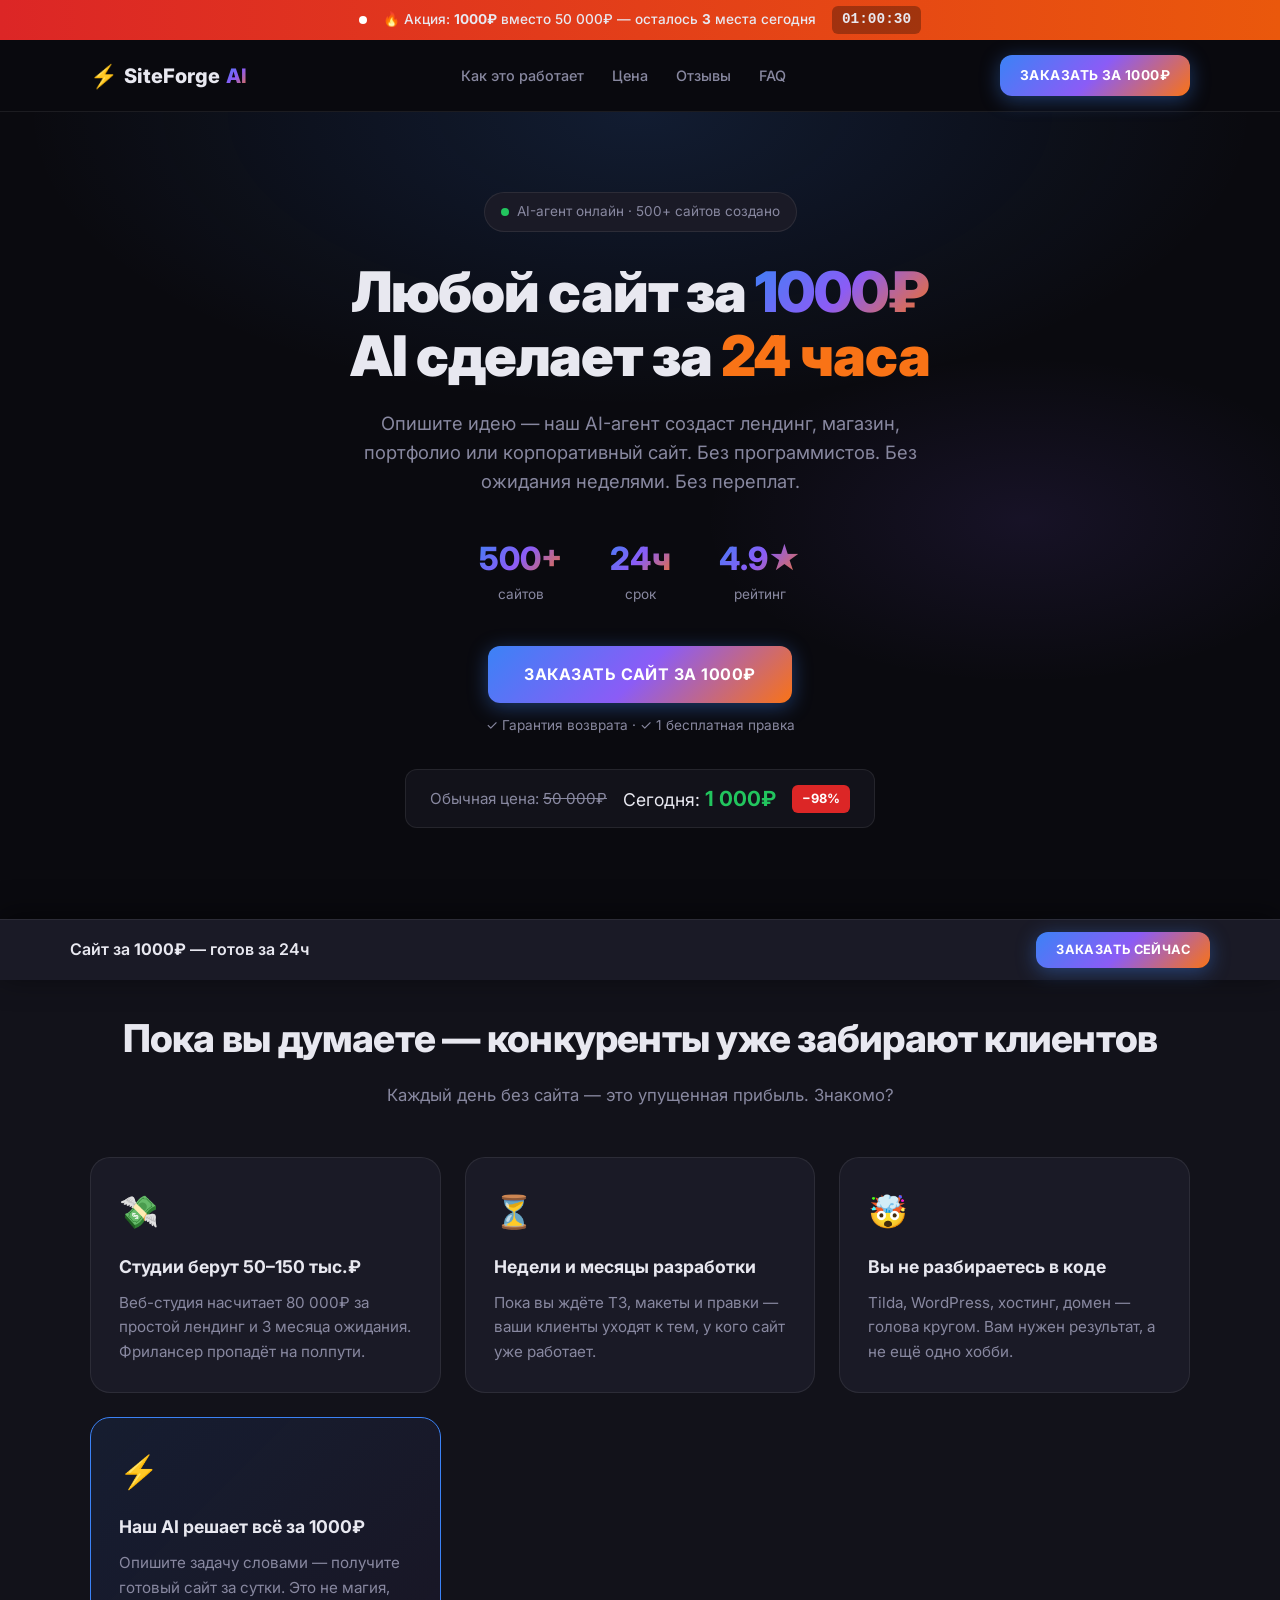
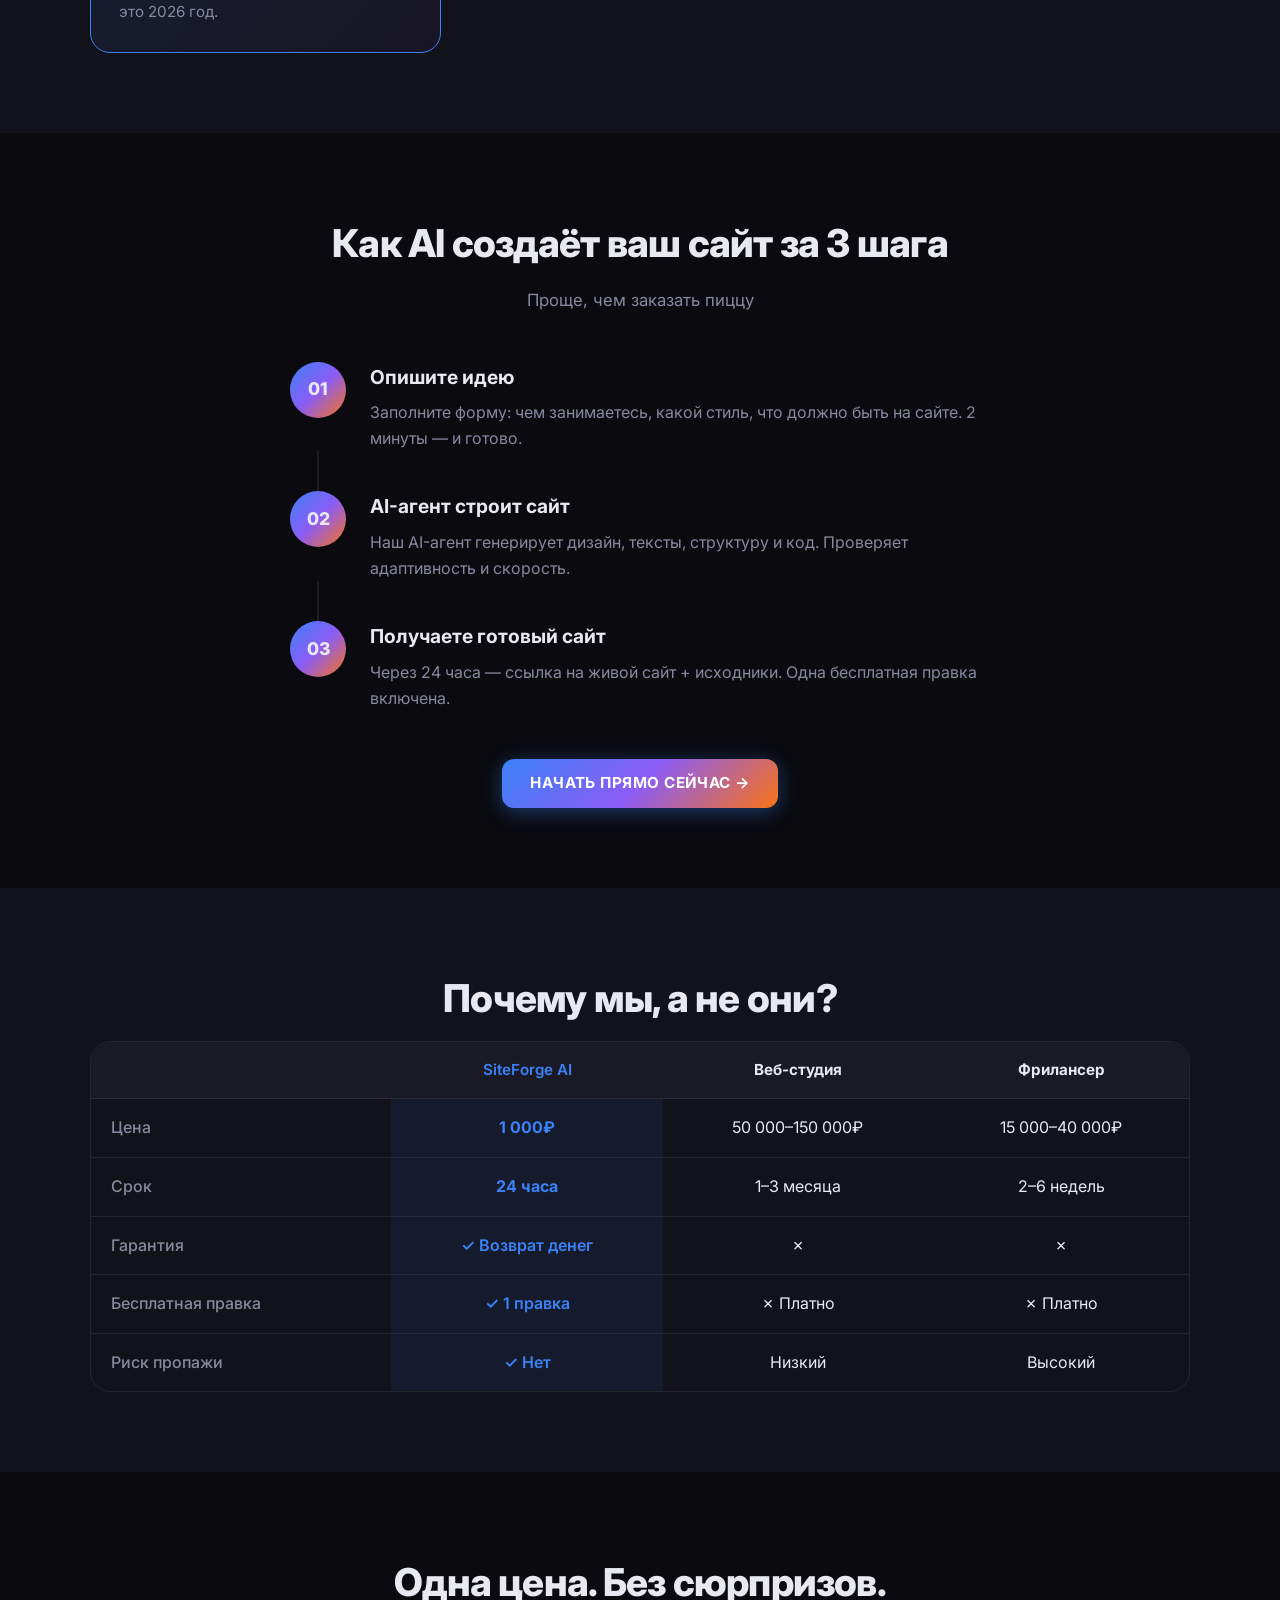
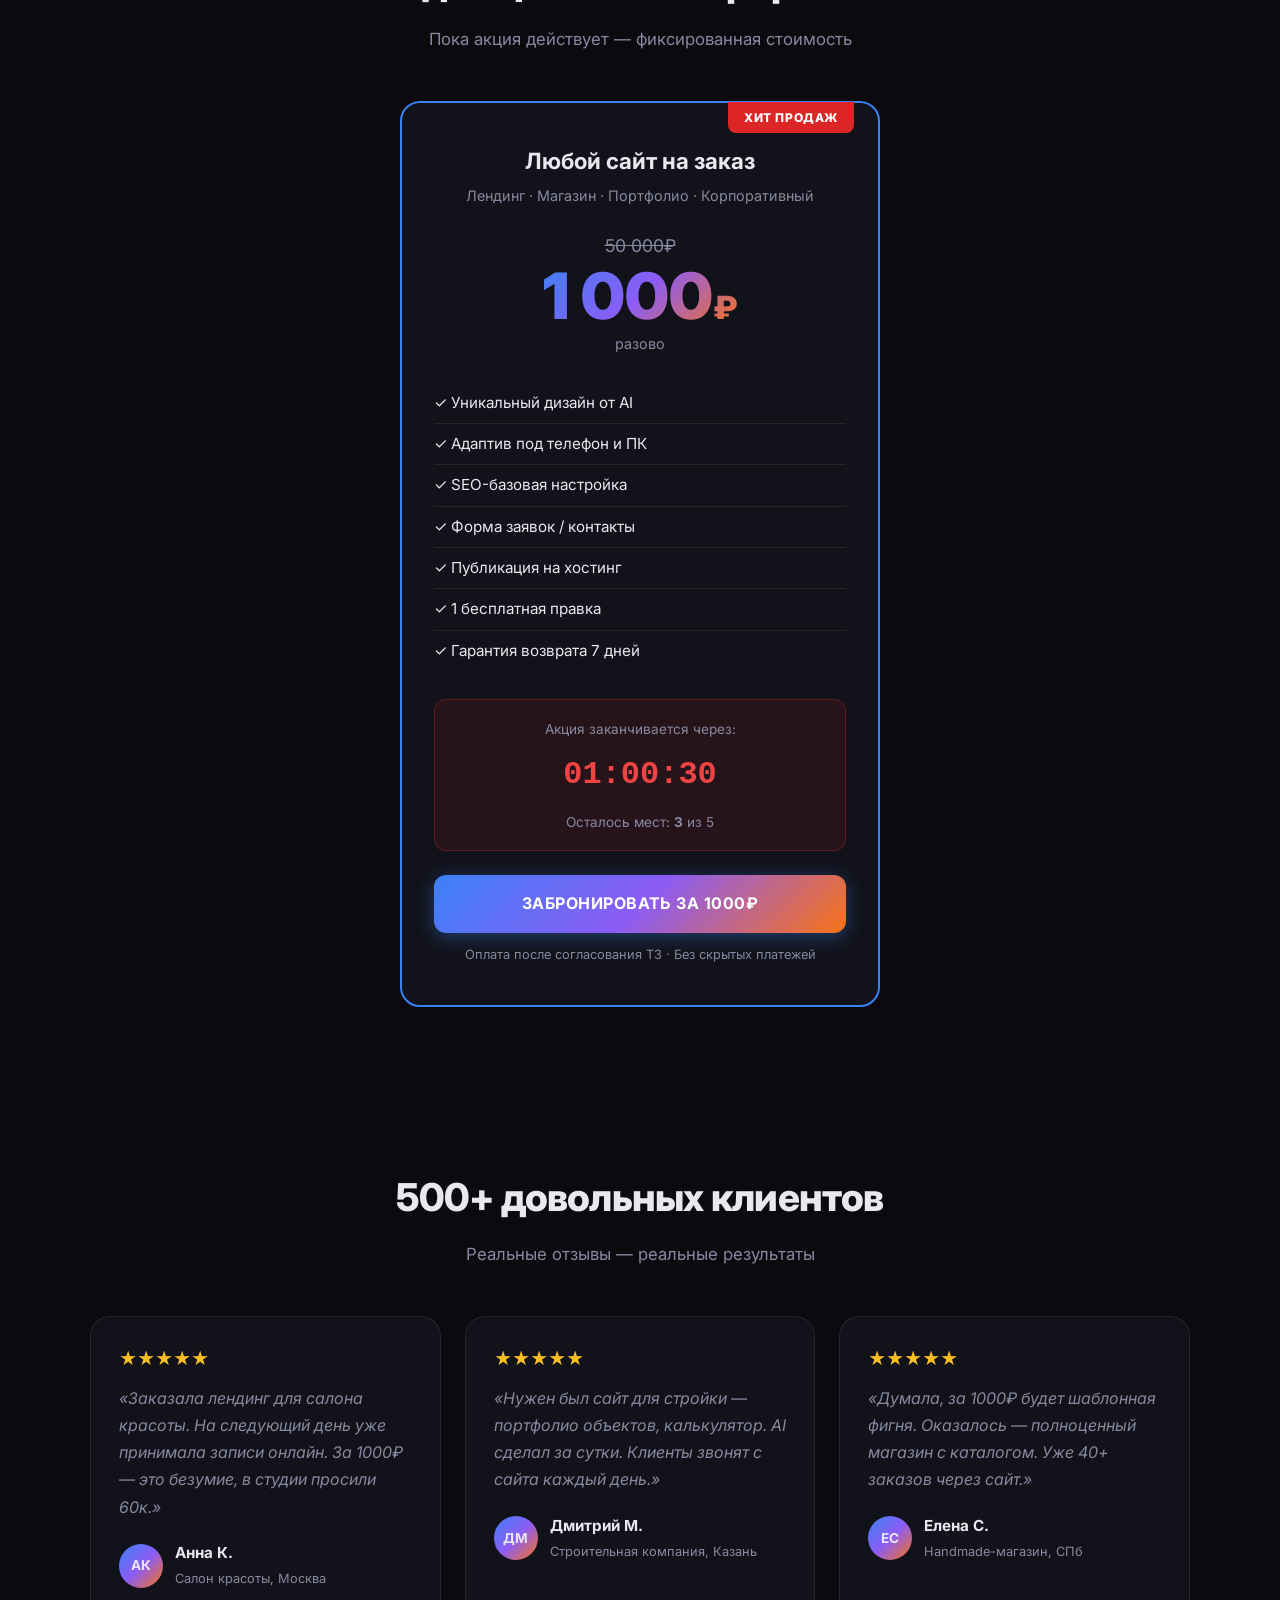
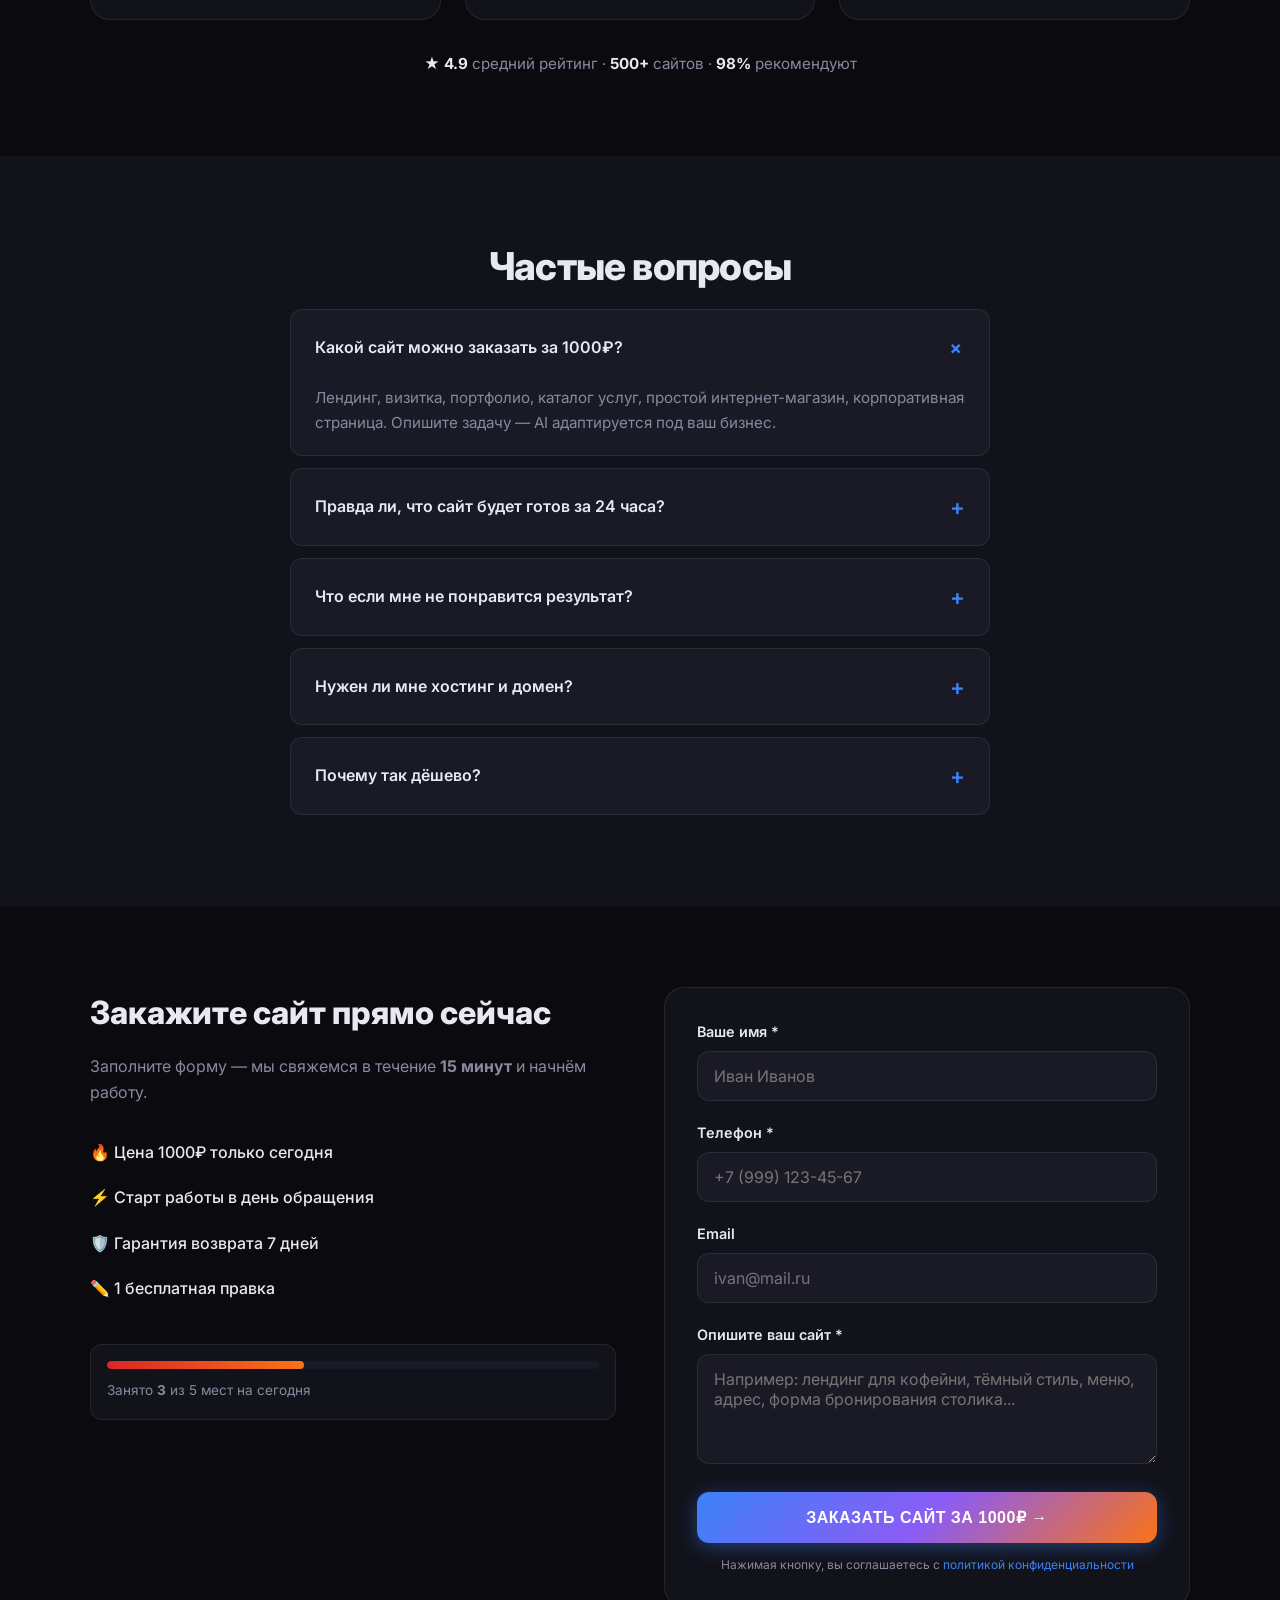
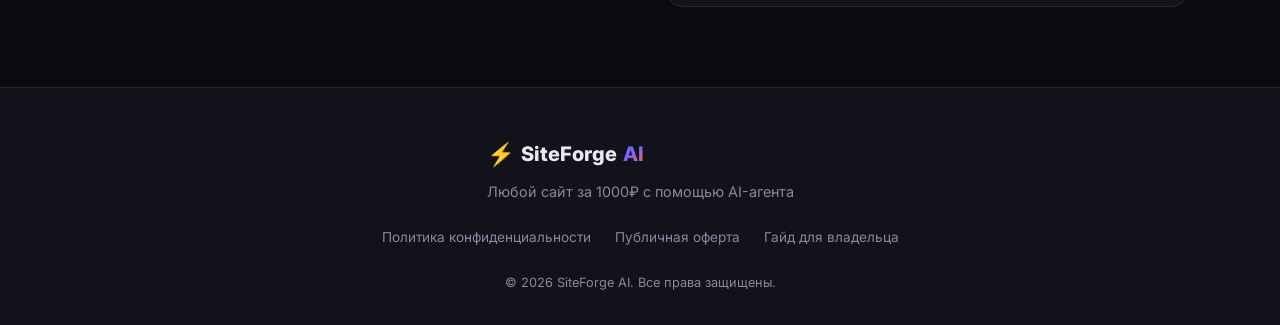
==== index.html @ 512580f5 "Initial landing page: SiteForge AI — любой сайт за 1000₽" ====
<!DOCTYPE html>
<html lang="ru">
<head>
  <meta charset="UTF-8">
  <meta name="viewport" content="width=device-width, initial-scale=1.0">
  <meta name="description" content="Любой сайт за 1000₽ за 24 часа. AI-агент создаёт лендинг, магазин или портфолио по вашему запросу. Осталось 3 места сегодня.">
  <title>Сайт за 1000₽ — AI создаёт за вас | SiteForge AI</title>
  <link rel="preconnect" href="https://fonts.googleapis.com">
  <link rel="preconnect" href="https://fonts.gstatic.com" crossorigin>
  <link href="https://fonts.googleapis.com/css2?family=Inter:wght@400;500;600;700;800;900&display=swap" rel="stylesheet">
  <link rel="stylesheet" href="css/styles.css">
</head>
<body>
  <!-- Sticky urgency bar -->
  <div class="urgency-bar" id="urgencyBar">
  <span class="urgency-pulse"></span>
  <span>🔥 Акция: <strong>1000₽</strong> вместо 50 000₽ — осталось <strong id="slotsLeft">3</strong> места сегодня</span>
  <span class="countdown" id="topCountdown">23:59:59</span>
  </div>

  <!-- Sticky CTA -->
  <div class="sticky-cta" id="stickyCta">
    <div class="sticky-cta-inner">
      <span>Сайт за <strong>1000₽</strong> — готов за 24ч</span>
      <a href="#order" class="btn btn-primary btn-sm">ЗАКАЗАТЬ СЕЙЧАС</a>
    </div>
  </div>

  <header class="header">
    <div class="container header-inner">
      <a href="#" class="logo">
        <span class="logo-icon">⚡</span>
        SiteForge <span class="logo-accent">AI</span>
      </a>
      <nav class="nav">
        <a href="#how">Как это работает</a>
        <a href="#pricing">Цена</a>
        <a href="#reviews">Отзывы</a>
        <a href="#faq">FAQ</a>
      </nav>
      <a href="#order" class="btn btn-primary btn-header">Заказать за 1000₽</a>
      <button class="burger" id="burger" aria-label="Меню">
        <span></span><span></span><span></span>
      </button>
    </div>
    <nav class="mobile-nav" id="mobileNav">
      <a href="#how">Как это работает</a>
      <a href="#pricing">Цена</a>
      <a href="#reviews">Отзывы</a>
      <a href="#faq">FAQ</a>
      <a href="#order" class="btn btn-primary">Заказать</a>
    </nav>
  </header>

  <main>
    <!-- Hero -->
    <section class="hero">
      <div class="hero-bg"></div>
      <div class="container hero-content">
        <div class="hero-badge">
          <span class="badge-dot"></span>
          AI-агент онлайн · 500+ сайтов создано
        </div>
        <h1>
          Любой сайт за <span class="gradient-text">1000₽</span><br>
          AI сделает за <span class="highlight">24 часа</span>
        </h1>
        <p class="hero-sub">
          Опишите идею — наш AI-агент создаст лендинг, магазин, портфолио или корпоративный сайт.
          Без программистов. Без ожидания неделями. Без переплат.
        </p>
        <div class="hero-stats">
          <div class="stat">
            <span class="stat-num">500+</span>
            <span class="stat-label">сайтов</span>
          </div>
          <div class="stat">
            <span class="stat-num">24ч</span>
            <span class="stat-label">срок</span>
          </div>
          <div class="stat">
            <span class="stat-num">4.9★</span>
            <span class="stat-label">рейтинг</span>
          </div>
        </div>
        <div class="hero-cta">
          <a href="#order" class="btn btn-primary btn-lg btn-glow">
            ЗАКАЗАТЬ САЙТ ЗА 1000₽
          </a>
          <p class="hero-guarantee">✓ Гарантия возврата · ✓ 1 бесплатная правка</p>
        </div>
        <div class="hero-price-anchor">
          <span class="old-price">Обычная цена: <s>50 000₽</s></span>
          <span class="new-price">Сегодня: <strong>1 000₽</strong></span>
          <span class="discount-badge">−98%</span>
        </div>
      </div>
    </section>

    <!-- Pain points -->
    <section class="pain" id="pain">
      <div class="container">
        <h2 class="section-title">Пока вы думаете — конкуренты уже забирают клиентов</h2>
        <p class="section-sub">Каждый день без сайта — это упущенная прибыль. Знакомо?</p>
        <div class="pain-grid">
          <div class="pain-card">
            <span class="pain-icon">💸</span>
            <h3>Студии берут 50–150 тыс.₽</h3>
            <p>Веб-студия насчитает 80 000₽ за простой лендинг и 3 месяца ожидания. Фрилансер пропадёт на полпути.</p>
          </div>
          <div class="pain-card">
            <span class="pain-icon">⏳</span>
            <h3>Недели и месяцы разработки</h3>
            <p>Пока вы ждёте ТЗ, макеты и правки — ваши клиенты уходят к тем, у кого сайт уже работает.</p>
          </div>
          <div class="pain-card">
            <span class="pain-icon">🤯</span>
            <h3>Вы не разбираетесь в коде</h3>
            <p>Tilda, WordPress, хостинг, домен — голова кругом. Вам нужен результат, а не ещё одно хобби.</p>
          </div>
          <div class="pain-card pain-card-accent">
            <span class="pain-icon">⚡</span>
            <h3>Наш AI решает всё за 1000₽</h3>
            <p>Опишите задачу словами — получите готовый сайт за сутки. Это не магия, это 2026 год.</p>
          </div>
        </div>
      </div>
    </section>

    <!-- How it works -->
    <section class="how" id="how">
      <div class="container">
        <h2 class="section-title">Как AI создаёт ваш сайт за 3 шага</h2>
        <p class="section-sub">Проще, чем заказать пиццу</p>
        <div class="steps">
          <div class="step">
            <div class="step-num">01</div>
            <div class="step-content">
              <h3>Опишите идею</h3>
              <p>Заполните форму: чем занимаетесь, какой стиль, что должно быть на сайте. 2 минуты — и готово.</p>
            </div>
          </div>
          <div class="step-connector"></div>
          <div class="step">
            <div class="step-num">02</div>
            <div class="step-content">
              <h3>AI-агент строит сайт</h3>
              <p>Наш AI-агент генерирует дизайн, тексты, структуру и код. Проверяет адаптивность и скорость.</p>
            </div>
          </div>
          <div class="step-connector"></div>
          <div class="step">
            <div class="step-num">03</div>
            <div class="step-content">
              <h3>Получаете готовый сайт</h3>
              <p>Через 24 часа — ссылка на живой сайт + исходники. Одна бесплатная правка включена.</p>
            </div>
          </div>
        </div>
        <div class="how-cta">
          <a href="#order" class="btn btn-primary">Начать прямо сейчас →</a>
        </div>
      </div>
    </section>

    <!-- Comparison -->
    <section class="compare">
      <div class="container">
        <h2 class="section-title">Почему мы, а не они?</h2>
        <div class="compare-table-wrap">
          <table class="compare-table">
            <thead>
              <tr>
                <th></th>
                <th class="col-us">SiteForge AI</th>
                <th>Веб-студия</th>
                <th>Фрилансер</th>
              </tr>
            </thead>
            <tbody>
              <tr>
                <td>Цена</td>
                <td class="col-us"><strong>1 000₽</strong></td>
                <td>50 000–150 000₽</td>
                <td>15 000–40 000₽</td>
              </tr>
              <tr>
                <td>Срок</td>
                <td class="col-us"><strong>24 часа</strong></td>
                <td>1–3 месяца</td>
                <td>2–6 недель</td>
              </tr>
              <tr>
                <td>Гарантия</td>
                <td class="col-us">✓ Возврат денег</td>
                <td>✗</td>
                <td>✗</td>
              </tr>
              <tr>
                <td>Бесплатная правка</td>
                <td class="col-us">✓ 1 правка</td>
                <td>✗ Платно</td>
                <td>✗ Платно</td>
              </tr>
              <tr>
                <td>Риск пропажи</td>
                <td class="col-us">✓ Нет</td>
                <td>Низкий</td>
                <td>Высокий</td>
              </tr>
            </tbody>
          </table>
        </div>
      </div>
    </section>

    <!-- Pricing -->
    <section class="pricing" id="pricing">
      <div class="container">
        <h2 class="section-title">Одна цена. Без сюрпризов.</h2>
        <p class="section-sub">Пока акция действует — фиксированная стоимость</p>
        <div class="pricing-card">
          <div class="pricing-ribbon">ХИТ ПРОДАЖ</div>
          <div class="pricing-header">
            <h3>Любой сайт на заказ</h3>
            <p>Лендинг · Магазин · Портфолио · Корпоративный</p>
          </div>
          <div class="pricing-price">
            <span class="pricing-old"><s>50 000₽</s></span>
            <span class="pricing-current">1 000<span>₽</span></span>
            <span class="pricing-period">разово</span>
          </div>
          <ul class="pricing-features">
            <li>✓ Уникальный дизайн от AI</li>
            <li>✓ Адаптив под телефон и ПК</li>
            <li>✓ SEO-базовая настройка</li>
            <li>✓ Форма заявок / контакты</li>
            <li>✓ Публикация на хостинг</li>
            <li>✓ 1 бесплатная правка</li>
            <li>✓ Гарантия возврата 7 дней</li>
          </ul>
          <div class="pricing-urgency">
            <span class="countdown-label">Акция заканчивается через:</span>
            <div class="countdown-big" id="pricingCountdown">23:59:59</div>
            <span class="slots-text">Осталось мест: <strong id="slotsPricing">3</strong> из 5</span>
          </div>
          <a href="#order" class="btn btn-primary btn-lg btn-block btn-glow">
            ЗАБРОНИРОВАТЬ ЗА 1000₽
          </a>
          <p class="pricing-note">Оплата после согласования ТЗ · Без скрытых платежей</p>
        </div>
      </div>
    </section>

    <!-- Testimonials -->
    <section class="reviews" id="reviews">
      <div class="container">
        <h2 class="section-title">500+ довольных клиентов</h2>
        <p class="section-sub">Реальные отзывы — реальные результаты</p>
        <div class="reviews-grid">
          <div class="review-card">
            <div class="review-stars">★★★★★</div>
            <p>«Заказала лендинг для салона красоты. На следующий день уже принимала записи онлайн. За 1000₽ — это безумие, в студии просили 60к.»</p>
            <div class="review-author">
              <div class="review-avatar">АК</div>
              <div>
                <strong>Анна К.</strong>
                <span>Салон красоты, Москва</span>
              </div>
            </div>
          </div>
          <div class="review-card">
            <div class="review-stars">★★★★★</div>
            <p>«Нужен был сайт для стройки — портфолио объектов, калькулятор. AI сделал за сутки. Клиенты звонят с сайта каждый день.»</p>
            <div class="review-author">
              <div class="review-avatar">ДМ</div>
              <div>
                <strong>Дмитрий М.</strong>
                <span>Строительная компания, Казань</span>
              </div>
            </div>
          </div>
          <div class="review-card">
            <div class="review-stars">★★★★★</div>
            <p>«Думала, за 1000₽ будет шаблонная фигня. Оказалось — полноценный магазин с каталогом. Уже 40+ заказов через сайт.»</p>
            <div class="review-author">
              <div class="review-avatar">ЕС</div>
              <div>
                <strong>Елена С.</strong>
                <span>Handmade-магазин, СПб</span>
              </div>
            </div>
          </div>
        </div>
        <div class="reviews-counter">
          <span>★ 4.9</span> средний рейтинг · <span>500+</span> сайтов · <span>98%</span> рекомендуют
        </div>
      </div>
    </section>

    <!-- FAQ -->
    <section class="faq" id="faq">
      <div class="container">
        <h2 class="section-title">Частые вопросы</h2>
        <div class="faq-list">
          <details class="faq-item" open>
            <summary>Какой сайт можно заказать за 1000₽?</summary>
            <p>Лендинг, визитка, портфолио, каталог услуг, простой интернет-магазин, корпоративная страница. Опишите задачу — AI адаптируется под ваш бизнес.</p>
          </details>
          <details class="faq-item">
            <summary>Правда ли, что сайт будет готов за 24 часа?</summary>
            <p>Да. AI-агент работает без перерывов. Простые проекты — за 12 часов. Сложные — до 48 часов, но мы предупредим заранее.</p>
          </details>
          <details class="faq-item">
            <summary>Что если мне не понравится результат?</summary>
            <p>7 дней гарантии возврата денег. Плюс одна бесплатная правка — опишите, что изменить, и AI переделает.</p>
          </details>
          <details class="faq-item">
            <summary>Нужен ли мне хостинг и домен?</summary>
            <p>Мы публикуем сайт на бесплатном хостинге. Домен (.ru) — от 200₽/год, поможем подключить за 5 минут.</p>
          </details>
          <details class="faq-item">
            <summary>Почему так дёшево?</summary>
            <p>AI делает работу 10 программистов за минуты. Мы передаём экономию вам. Акция ограничена — скоро цена вырастет до 5000₽.</p>
          </details>
        </div>
      </div>
    </section>

    <!-- Order form -->
    <section class="order" id="order">
      <div class="container">
        <div class="order-wrap">
          <div class="order-info">
            <h2>Закажите сайт прямо сейчас</h2>
            <p>Заполните форму — мы свяжемся в течение <strong>15 минут</strong> и начнём работу.</p>
            <ul class="order-benefits">
              <li>🔥 Цена 1000₽ только сегодня</li>
              <li>⚡ Старт работы в день обращения</li>
              <li>🛡️ Гарантия возврата 7 дней</li>
              <li>✏️ 1 бесплатная правка</li>
            </ul>
            <div class="order-slots">
              <div class="slots-bar">
                <div class="slots-fill" id="slotsBar" style="width: 60%"></div>
              </div>
              <span>Занято <strong id="slotsOrder">3</strong> из 5 мест на сегодня</span>
            </div>
          </div>
          <form class="order-form" id="orderForm">
            <div class="form-group">
              <label for="name">Ваше имя *</label>
              <input type="text" id="name" name="name" required placeholder="Иван Иванов">
            </div>
            <div class="form-group">
              <label for="phone">Телефон *</label>
              <input type="tel" id="phone" name="phone" required placeholder="+7 (999) 123-45-67">
            </div>
            <div class="form-group">
              <label for="email">Email</label>
              <input type="email" id="email" name="email" placeholder="ivan@mail.ru">
            </div>
            <div class="form-group">
              <label for="description">Опишите ваш сайт *</label>
              <textarea id="description" name="description" required rows="4" placeholder="Например: лендинг для кофейни, тёмный стиль, меню, адрес, форма бронирования столика..."></textarea>
            </div>
            <button type="submit" class="btn btn-primary btn-lg btn-block btn-glow">
              ЗАКАЗАТЬ САЙТ ЗА 1000₽ →
            </button>
            <p class="form-privacy">Нажимая кнопку, вы соглашаетесь с <a href="#">политикой конфиденциальности</a></p>
          </form>
        </div>
      </div>
    </section>
  </main>

  <footer class="footer">
    <div class="container footer-inner">
      <div class="footer-brand">
        <a href="#" class="logo">
          <span class="logo-icon">⚡</span>
          SiteForge <span class="logo-accent">AI</span>
        </a>
        <p>Любой сайт за 1000₽ с помощью AI-агента</p>
      </div>
      <div class="footer-links">
        <a href="#">Политика конфиденциальности</a>
        <a href="#">Публичная оферта</a>
        <a href="GUIDE.md">Гайд для владельца</a>
      </div>
      <p class="footer-copy">© 2026 SiteForge AI. Все права защищены.</p>
    </div>
  </footer>

  <!-- Success modal -->
  <div class="modal" id="successModal" aria-hidden="true">
    <div class="modal-overlay"></div>
    <div class="modal-content">
      <div class="modal-icon">🎉</div>
      <h3>Заявка принята!</h3>
      <p>Мы свяжемся с вами в течение <strong>15 минут</strong> и начнём создавать ваш сайт.</p>
      <button class="btn btn-primary" id="closeModal">Отлично!</button>
    </div>
  </div>

  <script src="js/script.js"></script>
</body>
</html>
---- css/styles.css ----
/* ===== Reset & Base ===== */
*, *::before, *::after {
  box-sizing: border-box;
  margin: 0;
  padding: 0;
}

:root {
  --bg: #0a0a0f;
  --bg-card: #12121a;
  --bg-elevated: #1a1a26;
  --text: #e8e8f0;
  --text-muted: #8888a0;
  --accent: #3b82f6;
  --accent-glow: rgba(59, 130, 246, 0.4);
  --accent-orange: #f97316;
  --gradient: linear-gradient(135deg, #3b82f6 0%, #8b5cf6 50%, #f97316 100%);
  --border: rgba(255, 255, 255, 0.08);
  --radius: 12px;
  --radius-lg: 20px;
  --font: 'Inter', -apple-system, BlinkMacSystemFont, sans-serif;
  --header-h: 72px;
  --urgency-h: 40px;
}

html {
  scroll-behavior: smooth;
}

body {
  font-family: var(--font);
  background: var(--bg);
  color: var(--text);
  line-height: 1.6;
  overflow-x: hidden;
  padding-top: calc(var(--urgency-h) + var(--header-h));
}

.container {
  max-width: 1140px;
  margin: 0 auto;
  padding: 0 20px;
}

a {
  color: var(--accent);
  text-decoration: none;
}

img {
  max-width: 100%;
}

/* ===== Urgency Bar ===== */
.urgency-bar {
  position: fixed;
  top: 0;
  left: 0;
  right: 0;
  z-index: 1001;
  height: var(--urgency-h);
  background: linear-gradient(90deg, #dc2626, #ea580c);
  display: flex;
  align-items: center;
  justify-content: center;
  gap: 16px;
  font-size: 0.85rem;
  font-weight: 500;
  padding: 0 16px;
  text-align: center;
}

.urgency-pulse {
  width: 8px;
  height: 8px;
  background: #fff;
  border-radius: 50%;
  animation: pulse 1.5s infinite;
}

@keyframes pulse {
  0%, 100% { opacity: 1; transform: scale(1); }
  50% { opacity: 0.5; transform: scale(1.3); }
}

.countdown {
  font-family: monospace;
  font-weight: 700;
  background: rgba(0,0,0,0.3);
  padding: 2px 10px;
  border-radius: 6px;
  font-size: 0.9rem;
}

/* ===== Sticky CTA ===== */
.sticky-cta {
  position: fixed;
  bottom: -80px;
  left: 0;
  right: 0;
  z-index: 999;
  background: var(--bg-elevated);
  border-top: 1px solid var(--border);
  padding: 12px 20px;
  transition: bottom 0.3s ease;
  box-shadow: 0 -4px 30px rgba(0,0,0,0.5);
}

.sticky-cta.visible {
  bottom: 0;
}

.sticky-cta-inner {
  max-width: 1140px;
  margin: 0 auto;
  display: flex;
  align-items: center;
  justify-content: space-between;
  gap: 16px;
}

.sticky-cta span {
  font-weight: 600;
}

/* ===== Header ===== */
.header {
  position: fixed;
  top: var(--urgency-h);
  left: 0;
  right: 0;
  z-index: 1000;
  background: rgba(10, 10, 15, 0.85);
  backdrop-filter: blur(12px);
  border-bottom: 1px solid var(--border);
  height: var(--header-h);
}

.header-inner {
  display: flex;
  align-items: center;
  justify-content: space-between;
  height: 100%;
}

.logo {
  display: flex;
  align-items: center;
  gap: 6px;
  font-size: 1.25rem;
  font-weight: 800;
  color: var(--text);
}

.logo-icon {
  font-size: 1.4rem;
}

.logo-accent {
  background: var(--gradient);
  -webkit-background-clip: text;
  -webkit-text-fill-color: transparent;
  background-clip: text;
}

.nav {
  display: flex;
  gap: 28px;
}

.nav a {
  color: var(--text-muted);
  font-size: 0.9rem;
  font-weight: 500;
  transition: color 0.2s;
}

.nav a:hover {
  color: var(--text);
}

.burger {
  display: none;
  flex-direction: column;
  gap: 5px;
  background: none;
  border: none;
  cursor: pointer;
  padding: 4px;
}

.burger span {
  display: block;
  width: 24px;
  height: 2px;
  background: var(--text);
  transition: 0.3s;
}

.mobile-nav {
  display: none;
  flex-direction: column;
  gap: 16px;
  padding: 20px;
  background: var(--bg-elevated);
  border-bottom: 1px solid var(--border);
}

.mobile-nav.open {
  display: flex;
}

.mobile-nav a {
  color: var(--text-muted);
  font-weight: 500;
  padding: 8px 0;
}

/* ===== Buttons ===== */
.btn {
  display: inline-flex;
  align-items: center;
  justify-content: center;
  gap: 8px;
  padding: 12px 28px;
  border-radius: var(--radius);
  font-weight: 700;
  font-size: 0.95rem;
  border: none;
  cursor: pointer;
  transition: transform 0.2s, box-shadow 0.2s;
  text-transform: uppercase;
  letter-spacing: 0.03em;
}

.btn:hover {
  transform: translateY(-2px);
}

.btn-primary {
  background: var(--gradient);
  color: #fff;
  box-shadow: 0 4px 20px var(--accent-glow);
}

.btn-primary:hover {
  box-shadow: 0 6px 30px var(--accent-glow);
}

.btn-glow {
  animation: glow 2s ease-in-out infinite alternate;
}

@keyframes glow {
  from { box-shadow: 0 4px 20px var(--accent-glow); }
  to { box-shadow: 0 4px 40px rgba(139, 92, 246, 0.6); }
}

.btn-lg {
  padding: 16px 36px;
  font-size: 1rem;
}

.btn-sm {
  padding: 8px 20px;
  font-size: 0.8rem;
}

.btn-block {
  width: 100%;
}

.btn-header {
  font-size: 0.85rem;
  padding: 10px 20px;
}

/* ===== Hero ===== */
.hero {
  position: relative;
  padding: 80px 0 100px;
  overflow: hidden;
}

.hero-bg {
  position: absolute;
  inset: 0;
  background:
    radial-gradient(ellipse 80% 60% at 50% 0%, rgba(59, 130, 246, 0.15) 0%, transparent 60%),
    radial-gradient(ellipse 50% 40% at 80% 50%, rgba(139, 92, 246, 0.1) 0%, transparent 50%);
  pointer-events: none;
}

.hero-content {
  position: relative;
  text-align: center;
  max-width: 800px;
}

.hero-badge {
  display: inline-flex;
  align-items: center;
  gap: 8px;
  background: var(--bg-elevated);
  border: 1px solid var(--border);
  padding: 8px 16px;
  border-radius: 100px;
  font-size: 0.85rem;
  color: var(--text-muted);
  margin-bottom: 28px;
}

.badge-dot {
  width: 8px;
  height: 8px;
  background: #22c55e;
  border-radius: 50%;
  animation: pulse 2s infinite;
}

.hero h1 {
  font-size: clamp(2.2rem, 5vw, 3.5rem);
  font-weight: 900;
  line-height: 1.15;
  margin-bottom: 20px;
  letter-spacing: -0.02em;
}

.gradient-text {
  background: var(--gradient);
  -webkit-background-clip: text;
  -webkit-text-fill-color: transparent;
  background-clip: text;
}

.highlight {
  color: var(--accent-orange);
}

.hero-sub {
  font-size: 1.15rem;
  color: var(--text-muted);
  max-width: 600px;
  margin: 0 auto 36px;
}

.hero-stats {
  display: flex;
  justify-content: center;
  gap: 48px;
  margin-bottom: 40px;
}

.stat {
  display: flex;
  flex-direction: column;
}

.stat-num {
  font-size: 2rem;
  font-weight: 800;
  background: var(--gradient);
  -webkit-background-clip: text;
  -webkit-text-fill-color: transparent;
  background-clip: text;
}

.stat-label {
  font-size: 0.85rem;
  color: var(--text-muted);
}

.hero-cta {
  margin-bottom: 32px;
}

.hero-guarantee {
  margin-top: 12px;
  font-size: 0.85rem;
  color: var(--text-muted);
}

.hero-price-anchor {
  display: inline-flex;
  align-items: center;
  gap: 16px;
  background: var(--bg-card);
  border: 1px solid var(--border);
  padding: 12px 24px;
  border-radius: var(--radius);
  flex-wrap: wrap;
  justify-content: center;
}

.old-price {
  color: var(--text-muted);
  font-size: 0.95rem;
}

.new-price {
  font-size: 1.1rem;
}

.new-price strong {
  color: #22c55e;
  font-size: 1.3rem;
}

.discount-badge {
  background: #dc2626;
  color: #fff;
  padding: 4px 10px;
  border-radius: 6px;
  font-size: 0.8rem;
  font-weight: 700;
}

/* ===== Sections ===== */
section {
  padding: 80px 0;
}

.section-title {
  font-size: clamp(1.8rem, 3vw, 2.4rem);
  font-weight: 800;
  text-align: center;
  margin-bottom: 12px;
  letter-spacing: -0.02em;
}

.section-sub {
  text-align: center;
  color: var(--text-muted);
  margin-bottom: 48px;
  font-size: 1.05rem;
}

/* ===== Pain ===== */
.pain {
  background: var(--bg-card);
}

.pain-grid {
  display: grid;
  grid-template-columns: repeat(auto-fit, minmax(260px, 1fr));
  gap: 24px;
}

.pain-card {
  background: var(--bg-elevated);
  border: 1px solid var(--border);
  border-radius: var(--radius-lg);
  padding: 28px;
  transition: transform 0.2s, border-color 0.2s;
}

.pain-card:hover {
  transform: translateY(-4px);
  border-color: rgba(59, 130, 246, 0.3);
}

.pain-card-accent {
  border-color: var(--accent);
  background: linear-gradient(135deg, rgba(59,130,246,0.1), rgba(139,92,246,0.05));
}

.pain-icon {
  font-size: 2rem;
  display: block;
  margin-bottom: 16px;
}

.pain-card h3 {
  font-size: 1.1rem;
  margin-bottom: 10px;
}

.pain-card p {
  color: var(--text-muted);
  font-size: 0.95rem;
}

/* ===== How ===== */
.steps {
  max-width: 700px;
  margin: 0 auto;
}

.step {
  display: flex;
  gap: 24px;
  align-items: flex-start;
}

.step-num {
  flex-shrink: 0;
  width: 56px;
  height: 56px;
  display: flex;
  align-items: center;
  justify-content: center;
  background: var(--gradient);
  border-radius: 50%;
  font-weight: 800;
  font-size: 1.1rem;
}

.step-content h3 {
  font-size: 1.2rem;
  margin-bottom: 8px;
}

.step-content p {
  color: var(--text-muted);
}

.step-connector {
  width: 2px;
  height: 40px;
  background: var(--border);
  margin-left: 27px;
}

.how-cta {
  text-align: center;
  margin-top: 48px;
}

/* ===== Compare ===== */
.compare {
  background: var(--bg-card);
}

.compare-table-wrap {
  overflow-x: auto;
  border-radius: var(--radius-lg);
  border: 1px solid var(--border);
}

.compare-table {
  width: 100%;
  border-collapse: collapse;
  min-width: 500px;
}

.compare-table th,
.compare-table td {
  padding: 16px 20px;
  text-align: center;
  border-bottom: 1px solid var(--border);
}

.compare-table th {
  background: var(--bg-elevated);
  font-weight: 700;
  font-size: 0.95rem;
}

.compare-table td:first-child {
  text-align: left;
  font-weight: 500;
  color: var(--text-muted);
}

.compare-table tbody tr:last-child td {
  border-bottom: none;
}

.col-us {
  background: rgba(59, 130, 246, 0.08);
  color: var(--accent);
}

.compare-table .col-us {
  font-weight: 600;
}

/* ===== Pricing ===== */
.pricing-card {
  max-width: 480px;
  margin: 0 auto;
  background: var(--bg-card);
  border: 2px solid var(--accent);
  border-radius: var(--radius-lg);
  padding: 40px 32px;
  position: relative;
  text-align: center;
}

.pricing-ribbon {
  position: absolute;
  top: -1px;
  right: 24px;
  background: #dc2626;
  color: #fff;
  padding: 6px 16px;
  font-size: 0.75rem;
  font-weight: 800;
  border-radius: 0 0 8px 8px;
  letter-spacing: 0.05em;
}

.pricing-header h3 {
  font-size: 1.4rem;
  margin-bottom: 6px;
}

.pricing-header p {
  color: var(--text-muted);
  font-size: 0.9rem;
  margin-bottom: 24px;
}

.pricing-price {
  margin-bottom: 28px;
}

.pricing-old {
  display: block;
  color: var(--text-muted);
  font-size: 1.1rem;
  margin-bottom: 4px;
}

.pricing-current {
  font-size: 4rem;
  font-weight: 900;
  background: var(--gradient);
  -webkit-background-clip: text;
  -webkit-text-fill-color: transparent;
  background-clip: text;
  line-height: 1;
}

.pricing-current span {
  font-size: 2rem;
}

.pricing-period {
  display: block;
  color: var(--text-muted);
  font-size: 0.9rem;
  margin-top: 4px;
}

.pricing-features {
  list-style: none;
  text-align: left;
  margin-bottom: 28px;
}

.pricing-features li {
  padding: 8px 0;
  border-bottom: 1px solid var(--border);
  font-size: 0.95rem;
}

.pricing-features li:last-child {
  border-bottom: none;
}

.pricing-urgency {
  background: rgba(220, 38, 38, 0.1);
  border: 1px solid rgba(220, 38, 38, 0.3);
  border-radius: var(--radius);
  padding: 16px;
  margin-bottom: 24px;
}

.countdown-label {
  font-size: 0.85rem;
  color: var(--text-muted);
}

.countdown-big {
  font-family: monospace;
  font-size: 2rem;
  font-weight: 800;
  color: #ef4444;
  margin: 8px 0;
}

.slots-text {
  font-size: 0.85rem;
  color: var(--text-muted);
}

.pricing-note {
  margin-top: 12px;
  font-size: 0.8rem;
  color: var(--text-muted);
}

/* ===== Reviews ===== */
.reviews-grid {
  display: grid;
  grid-template-columns: repeat(auto-fit, minmax(300px, 1fr));
  gap: 24px;
  margin-bottom: 32px;
}

.review-card {
  background: var(--bg-card);
  border: 1px solid var(--border);
  border-radius: var(--radius-lg);
  padding: 28px;
}

.review-stars {
  color: #fbbf24;
  font-size: 1.1rem;
  margin-bottom: 12px;
}

.review-card p {
  color: var(--text-muted);
  font-style: italic;
  margin-bottom: 20px;
  line-height: 1.7;
}

.review-author {
  display: flex;
  align-items: center;
  gap: 12px;
}

.review-avatar {
  width: 44px;
  height: 44px;
  background: var(--gradient);
  border-radius: 50%;
  display: flex;
  align-items: center;
  justify-content: center;
  font-weight: 700;
  font-size: 0.85rem;
}

.review-author strong {
  display: block;
  font-size: 0.95rem;
}

.review-author span {
  font-size: 0.8rem;
  color: var(--text-muted);
}

.reviews-counter {
  text-align: center;
  color: var(--text-muted);
  font-size: 0.95rem;
}

.reviews-counter span {
  color: var(--text);
  font-weight: 700;
}

/* ===== FAQ ===== */
.faq {
  background: var(--bg-card);
}

.faq-list {
  max-width: 700px;
  margin: 0 auto;
}

.faq-item {
  background: var(--bg-elevated);
  border: 1px solid var(--border);
  border-radius: var(--radius);
  margin-bottom: 12px;
  overflow: hidden;
}

.faq-item summary {
  padding: 20px 24px;
  font-weight: 600;
  cursor: pointer;
  list-style: none;
  display: flex;
  justify-content: space-between;
  align-items: center;
}

.faq-item summary::after {
  content: '+';
  font-size: 1.4rem;
  color: var(--accent);
  transition: transform 0.2s;
}

.faq-item[open] summary::after {
  transform: rotate(45deg);
}

.faq-item p {
  padding: 0 24px 20px;
  color: var(--text-muted);
  font-size: 0.95rem;
}

/* ===== Order ===== */
.order-wrap {
  display: grid;
  grid-template-columns: 1fr 1fr;
  gap: 48px;
  align-items: start;
}

.order-info h2 {
  font-size: 2rem;
  font-weight: 800;
  margin-bottom: 16px;
}

.order-info > p {
  color: var(--text-muted);
  margin-bottom: 24px;
}

.order-benefits {
  list-style: none;
  margin-bottom: 32px;
}

.order-benefits li {
  padding: 10px 0;
  font-weight: 500;
}

.order-slots {
  background: var(--bg-card);
  border: 1px solid var(--border);
  border-radius: var(--radius);
  padding: 16px;
}

.slots-bar {
  height: 8px;
  background: var(--bg-elevated);
  border-radius: 4px;
  overflow: hidden;
  margin-bottom: 8px;
}

.slots-fill {
  height: 100%;
  background: linear-gradient(90deg, #dc2626, #f97316);
  border-radius: 4px;
  transition: width 0.5s;
}

.order-slots span {
  font-size: 0.85rem;
  color: var(--text-muted);
}

.order-form {
  background: var(--bg-card);
  border: 1px solid var(--border);
  border-radius: var(--radius-lg);
  padding: 32px;
}

.form-group {
  margin-bottom: 20px;
}

.form-group label {
  display: block;
  font-weight: 600;
  font-size: 0.9rem;
  margin-bottom: 8px;
}

.form-group input,
.form-group textarea {
  width: 100%;
  padding: 14px 16px;
  background: var(--bg-elevated);
  border: 1px solid var(--border);
  border-radius: var(--radius);
  color: var(--text);
  font-family: var(--font);
  font-size: 1rem;
  transition: border-color 0.2s;
}

.form-group input:focus,
.form-group textarea:focus {
  outline: none;
  border-color: var(--accent);
}

.form-group textarea {
  resize: vertical;
  min-height: 100px;
}

.form-privacy {
  margin-top: 12px;
  font-size: 0.75rem;
  color: var(--text-muted);
  text-align: center;
}

/* ===== Footer ===== */
.footer {
  background: var(--bg-card);
  border-top: 1px solid var(--border);
  padding: 48px 0 32px;
}

.footer-inner {
  display: flex;
  flex-direction: column;
  align-items: center;
  gap: 24px;
  text-align: center;
}

.footer-brand p {
  color: var(--text-muted);
  font-size: 0.9rem;
  margin-top: 8px;
}

.footer-links {
  display: flex;
  gap: 24px;
  flex-wrap: wrap;
  justify-content: center;
}

.footer-links a {
  color: var(--text-muted);
  font-size: 0.85rem;
}

.footer-links a:hover {
  color: var(--text);
}

.footer-copy {
  color: var(--text-muted);
  font-size: 0.8rem;
}

/* ===== Modal ===== */
.modal {
  position: fixed;
  inset: 0;
  z-index: 2000;
  display: flex;
  align-items: center;
  justify-content: center;
  opacity: 0;
  visibility: hidden;
  transition: 0.3s;
}

.modal.open {
  opacity: 1;
  visibility: visible;
}

.modal-overlay {
  position: absolute;
  inset: 0;
  background: rgba(0,0,0,0.7);
  backdrop-filter: blur(4px);
}

.modal-content {
  position: relative;
  background: var(--bg-elevated);
  border: 1px solid var(--border);
  border-radius: var(--radius-lg);
  padding: 40px;
  text-align: center;
  max-width: 420px;
  margin: 20px;
  transform: scale(0.9);
  transition: transform 0.3s;
}

.modal.open .modal-content {
  transform: scale(1);
}

.modal-icon {
  font-size: 3rem;
  margin-bottom: 16px;
}

.modal-content h3 {
  font-size: 1.5rem;
  margin-bottom: 12px;
}

.modal-content p {
  color: var(--text-muted);
  margin-bottom: 24px;
}

/* ===== Responsive ===== */
@media (max-width: 768px) {
  .nav, .btn-header {
    display: none;
  }

  .burger {
    display: flex;
  }

  .hero-stats {
    gap: 24px;
  }

  .stat-num {
    font-size: 1.5rem;
  }

  .order-wrap {
    grid-template-columns: 1fr;
  }

  .urgency-bar {
    font-size: 0.75rem;
    gap: 8px;
  }

  .sticky-cta-inner {
    flex-direction: column;
    text-align: center;
  }

  .sticky-cta-inner .btn {
    width: 100%;
  }

  section {
    padding: 60px 0;
  }
}

@media (max-width: 480px) {
  .hero h1 {
    font-size: 2rem;
  }

  .pricing-current {
    font-size: 3rem;
  }

  .hero-price-anchor {
    flex-direction: column;
    gap: 8px;
  }
}
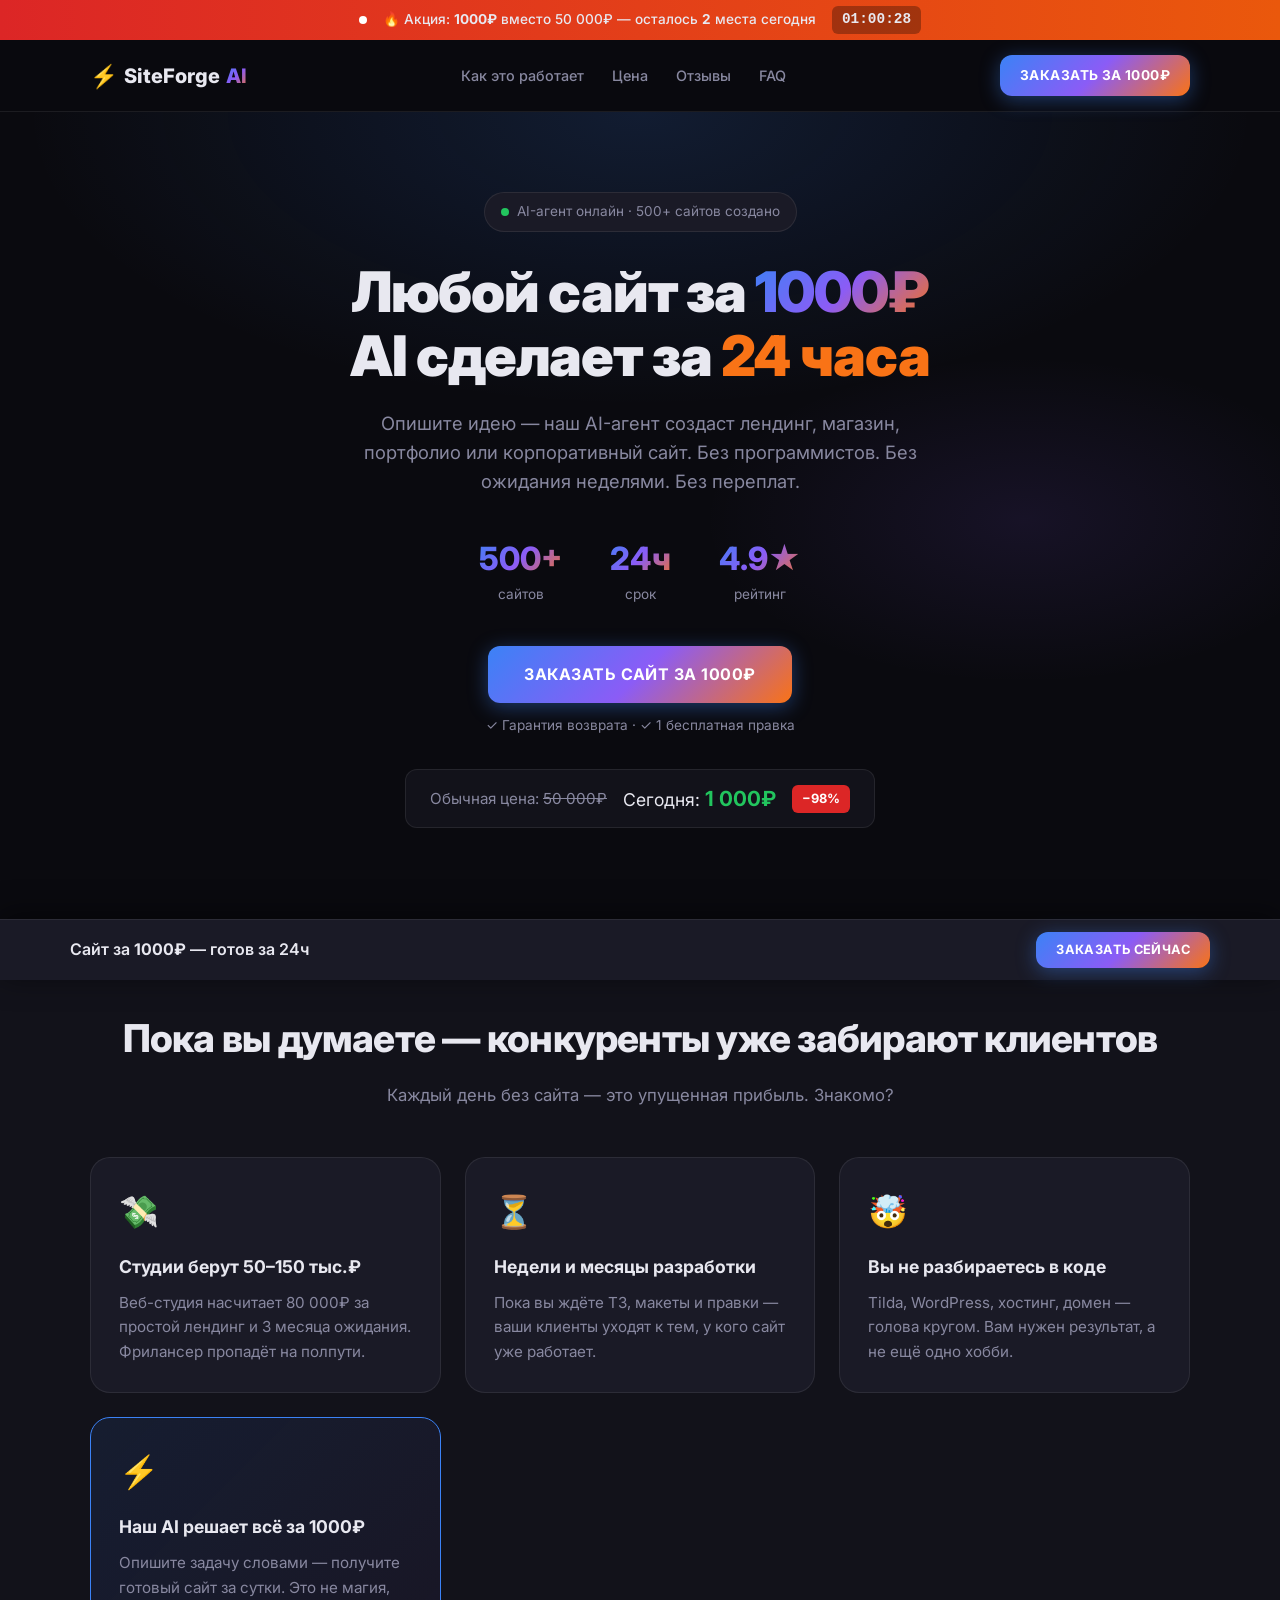
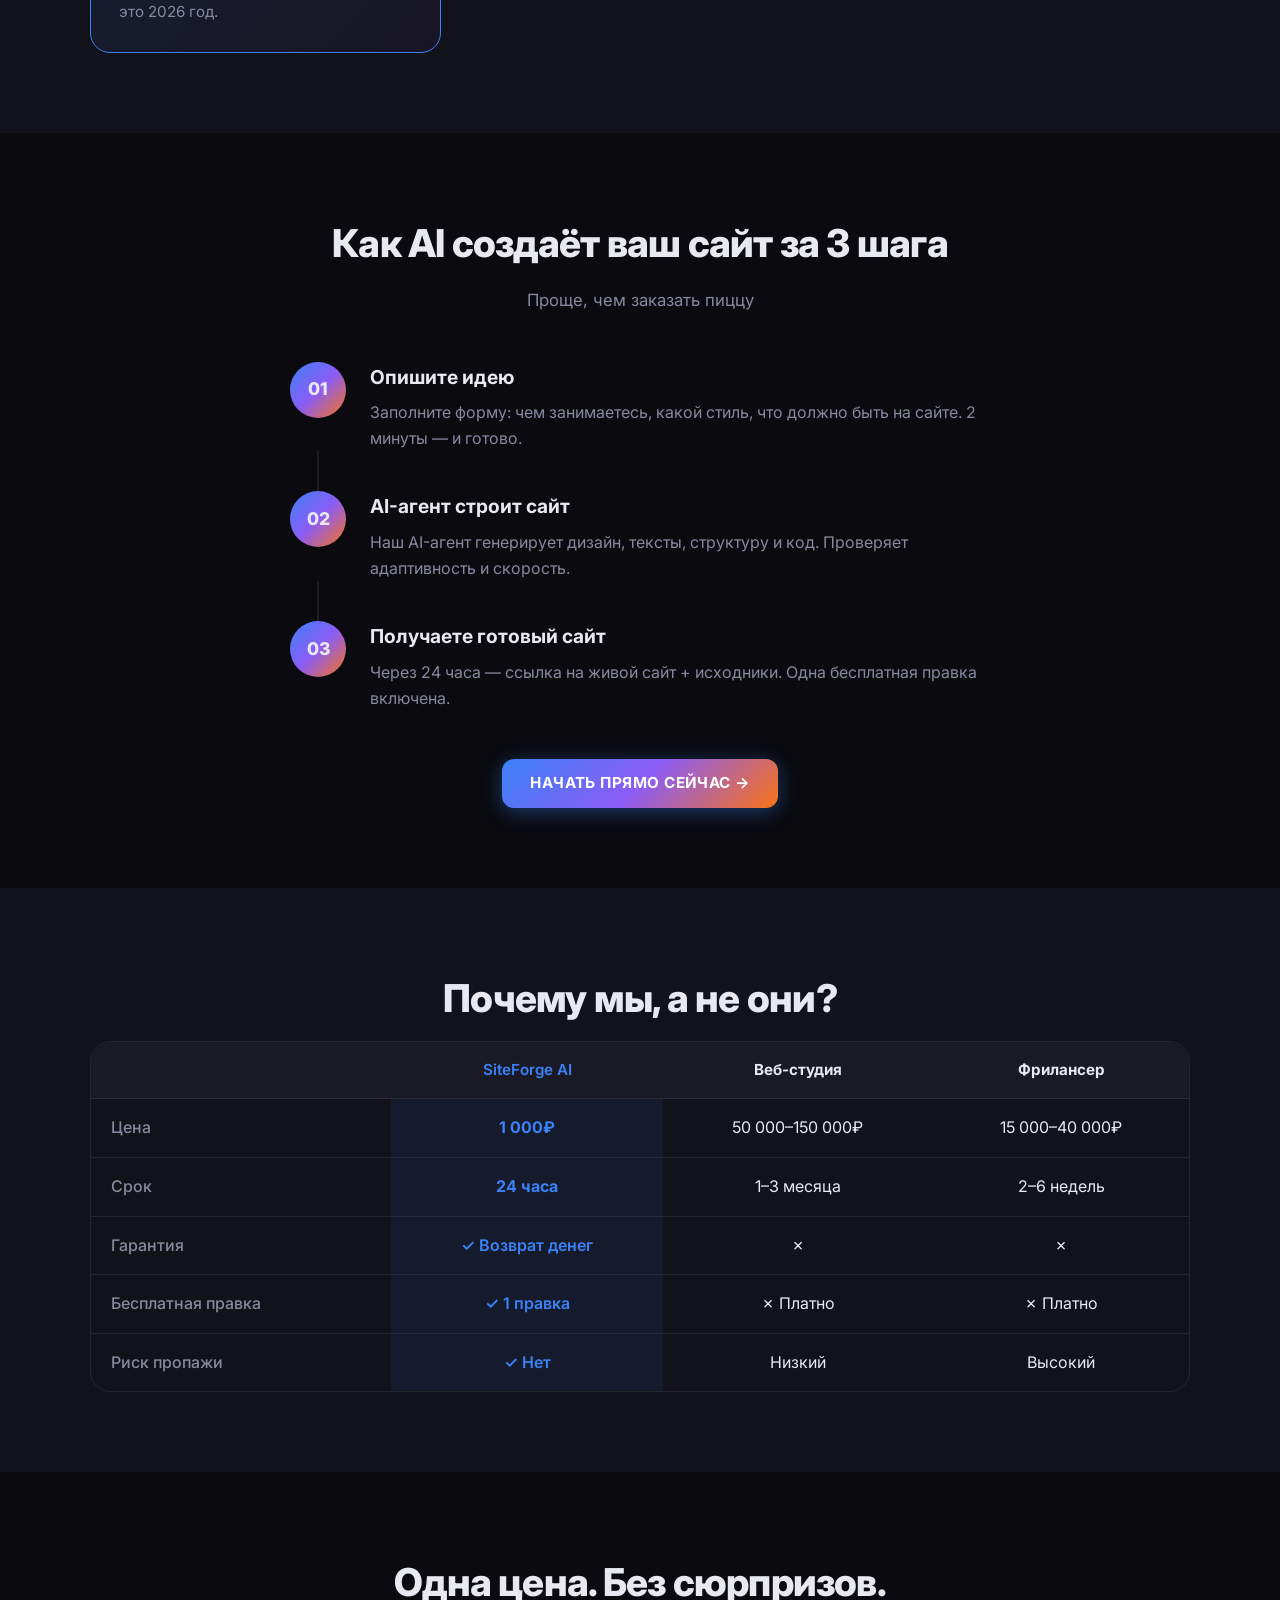
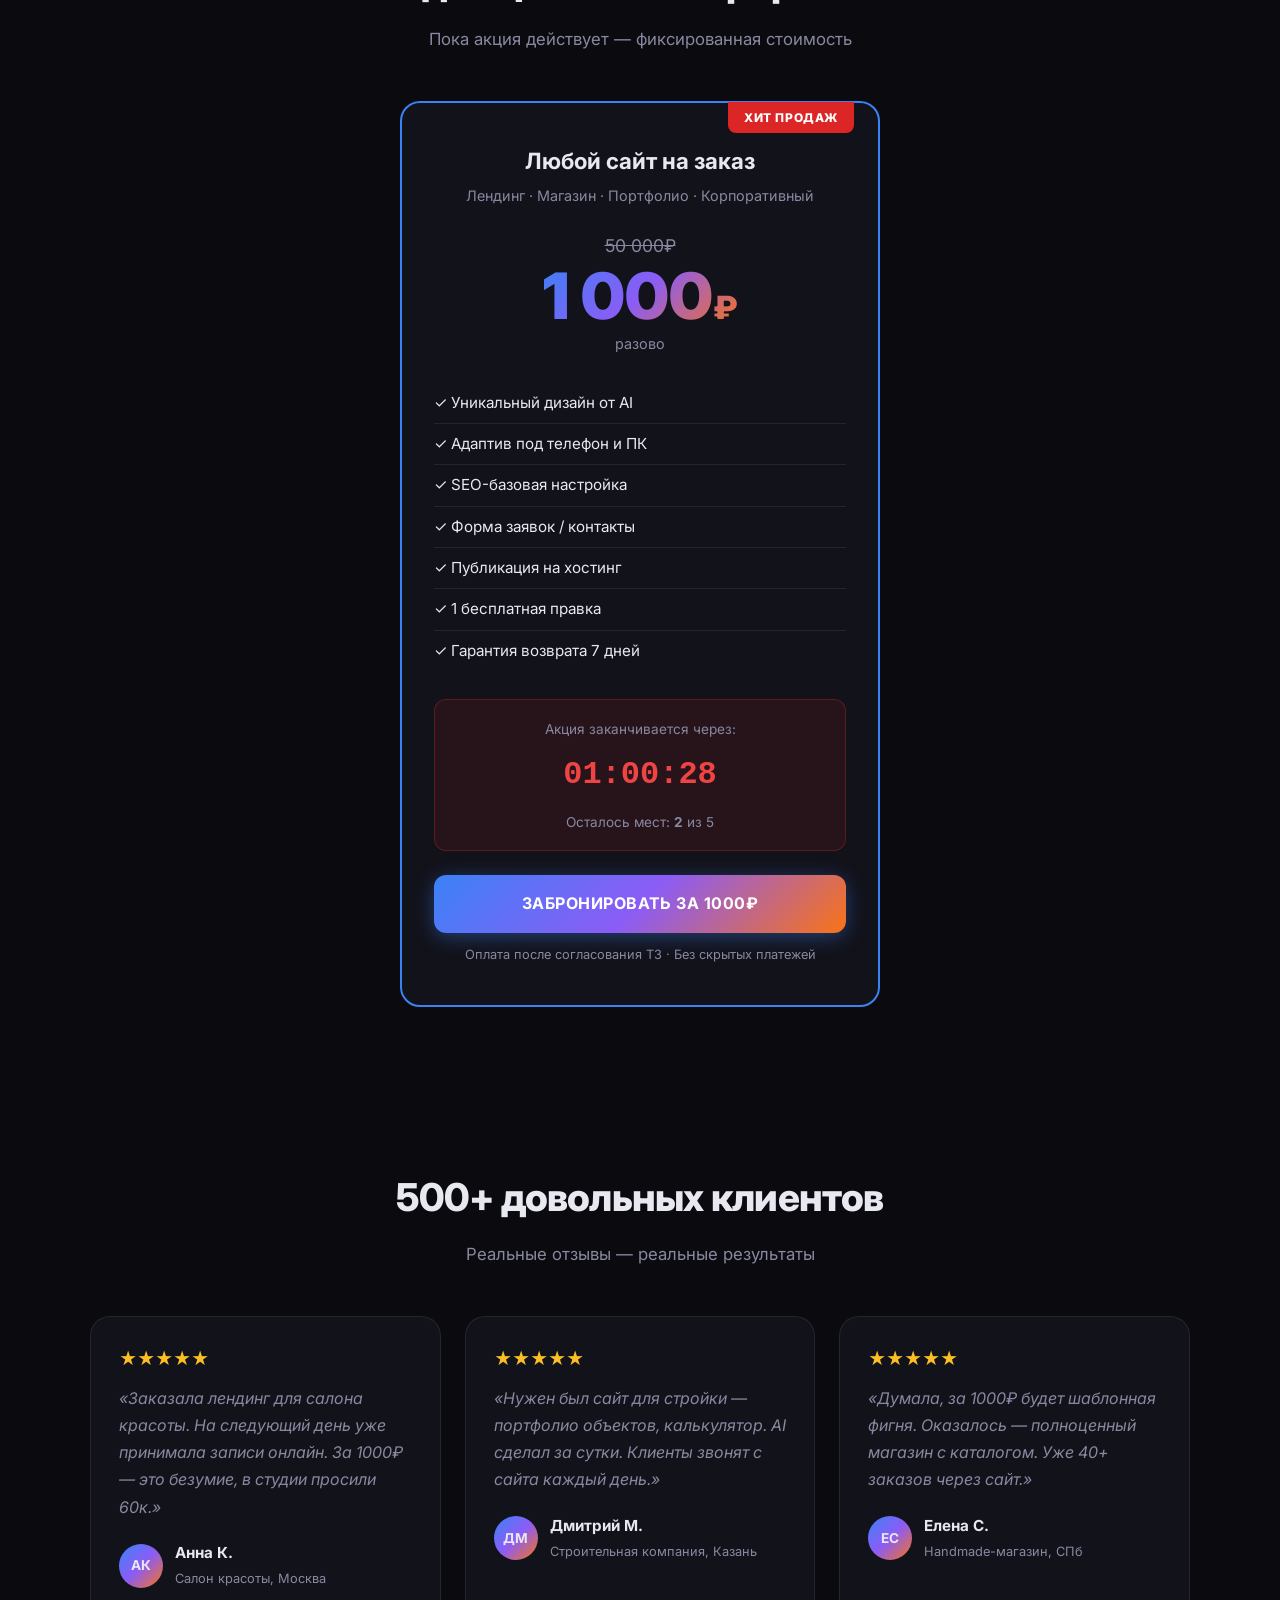
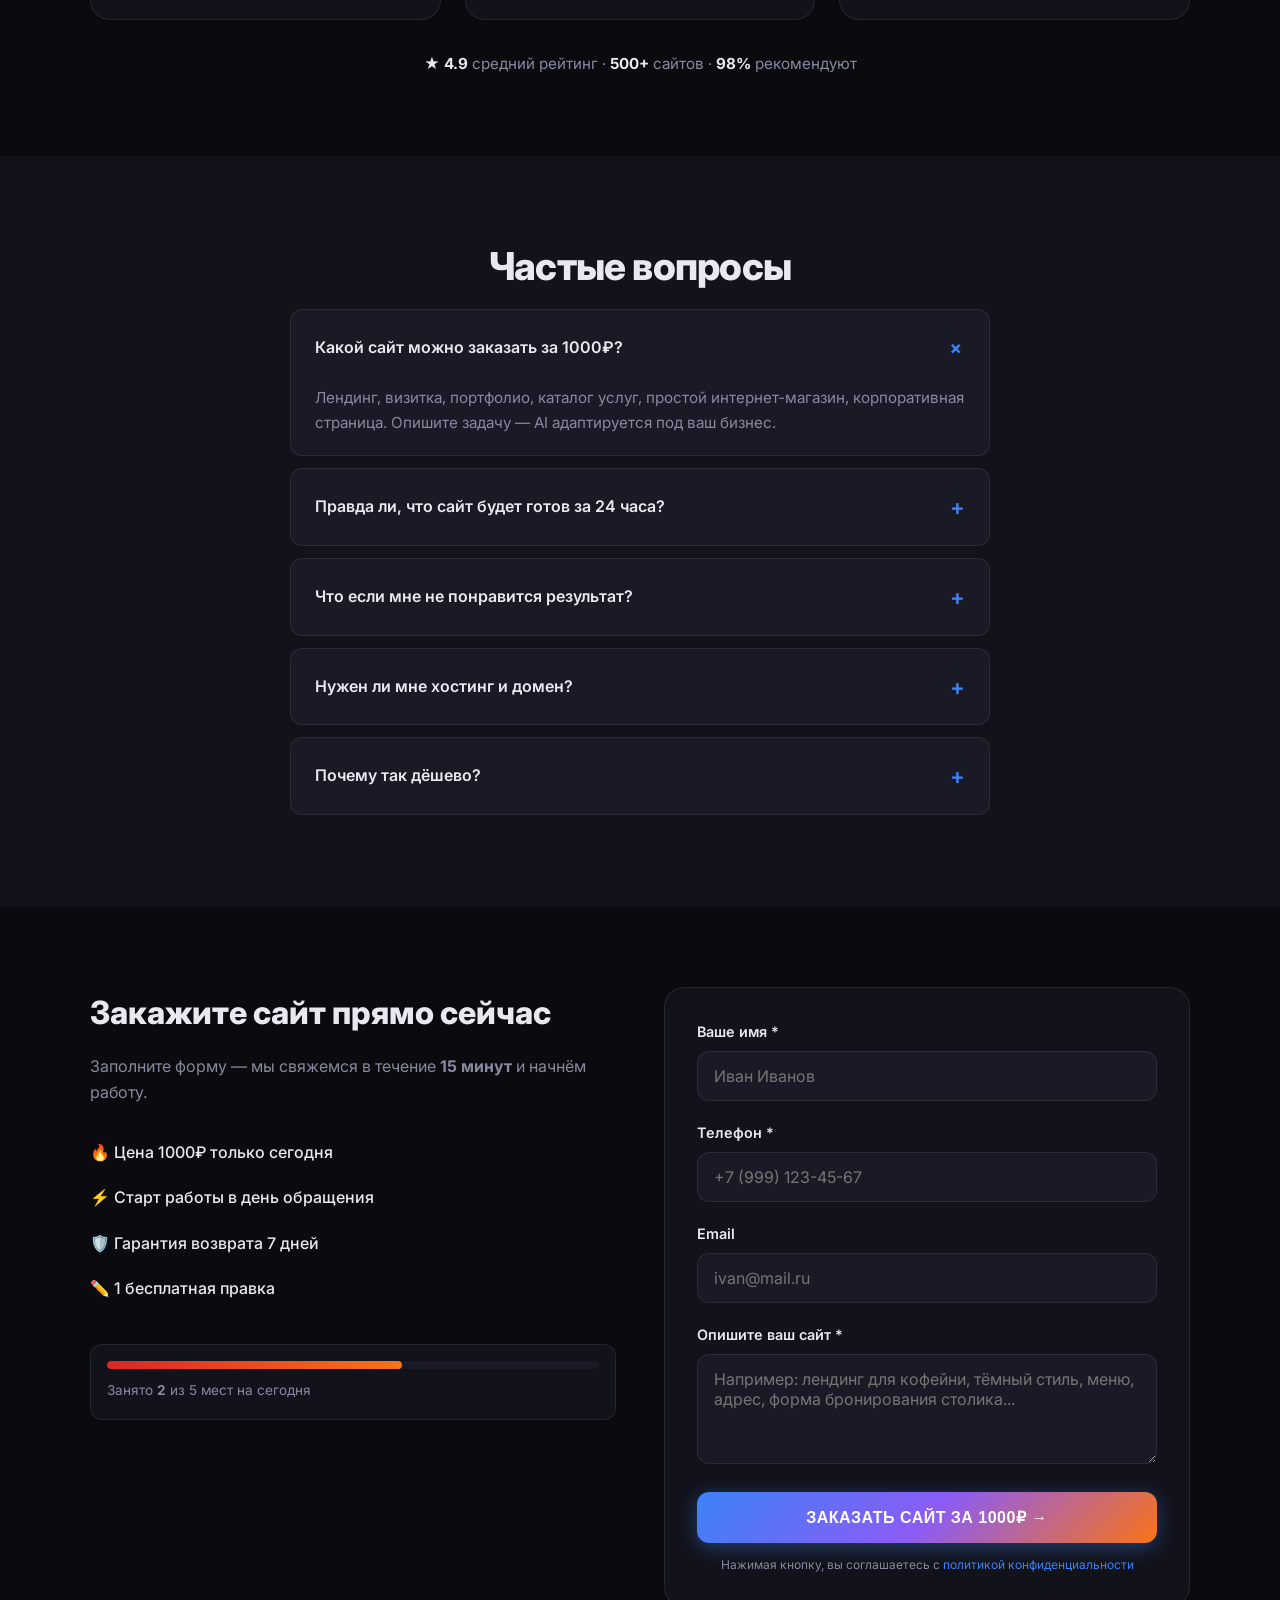
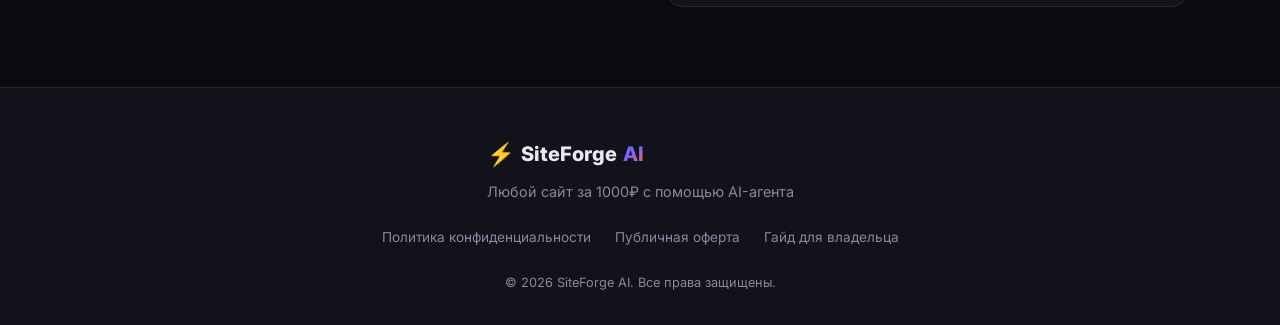
==== commit 84b5ec5b: "Add privacy policy, offer page, fix footer links" ====
--- a/index.html
+++ b/index.html
@@ -384,8 +384,8 @@
         <p>Любой сайт за 1000₽ с помощью AI-агента</p>
       </div>
       <div class="footer-links">
-        <a href="#">Политика конфиденциальности</a>
-        <a href="#">Публичная оферта</a>
+        <a href="privacy.html">Политика конфиденциальности</a>
+        <a href="oferta.html">Публичная оферта</a>
         <a href="GUIDE.md">Гайд для владельца</a>
       </div>
       <p class="footer-copy">© 2026 SiteForge AI. Все права защищены.</p>
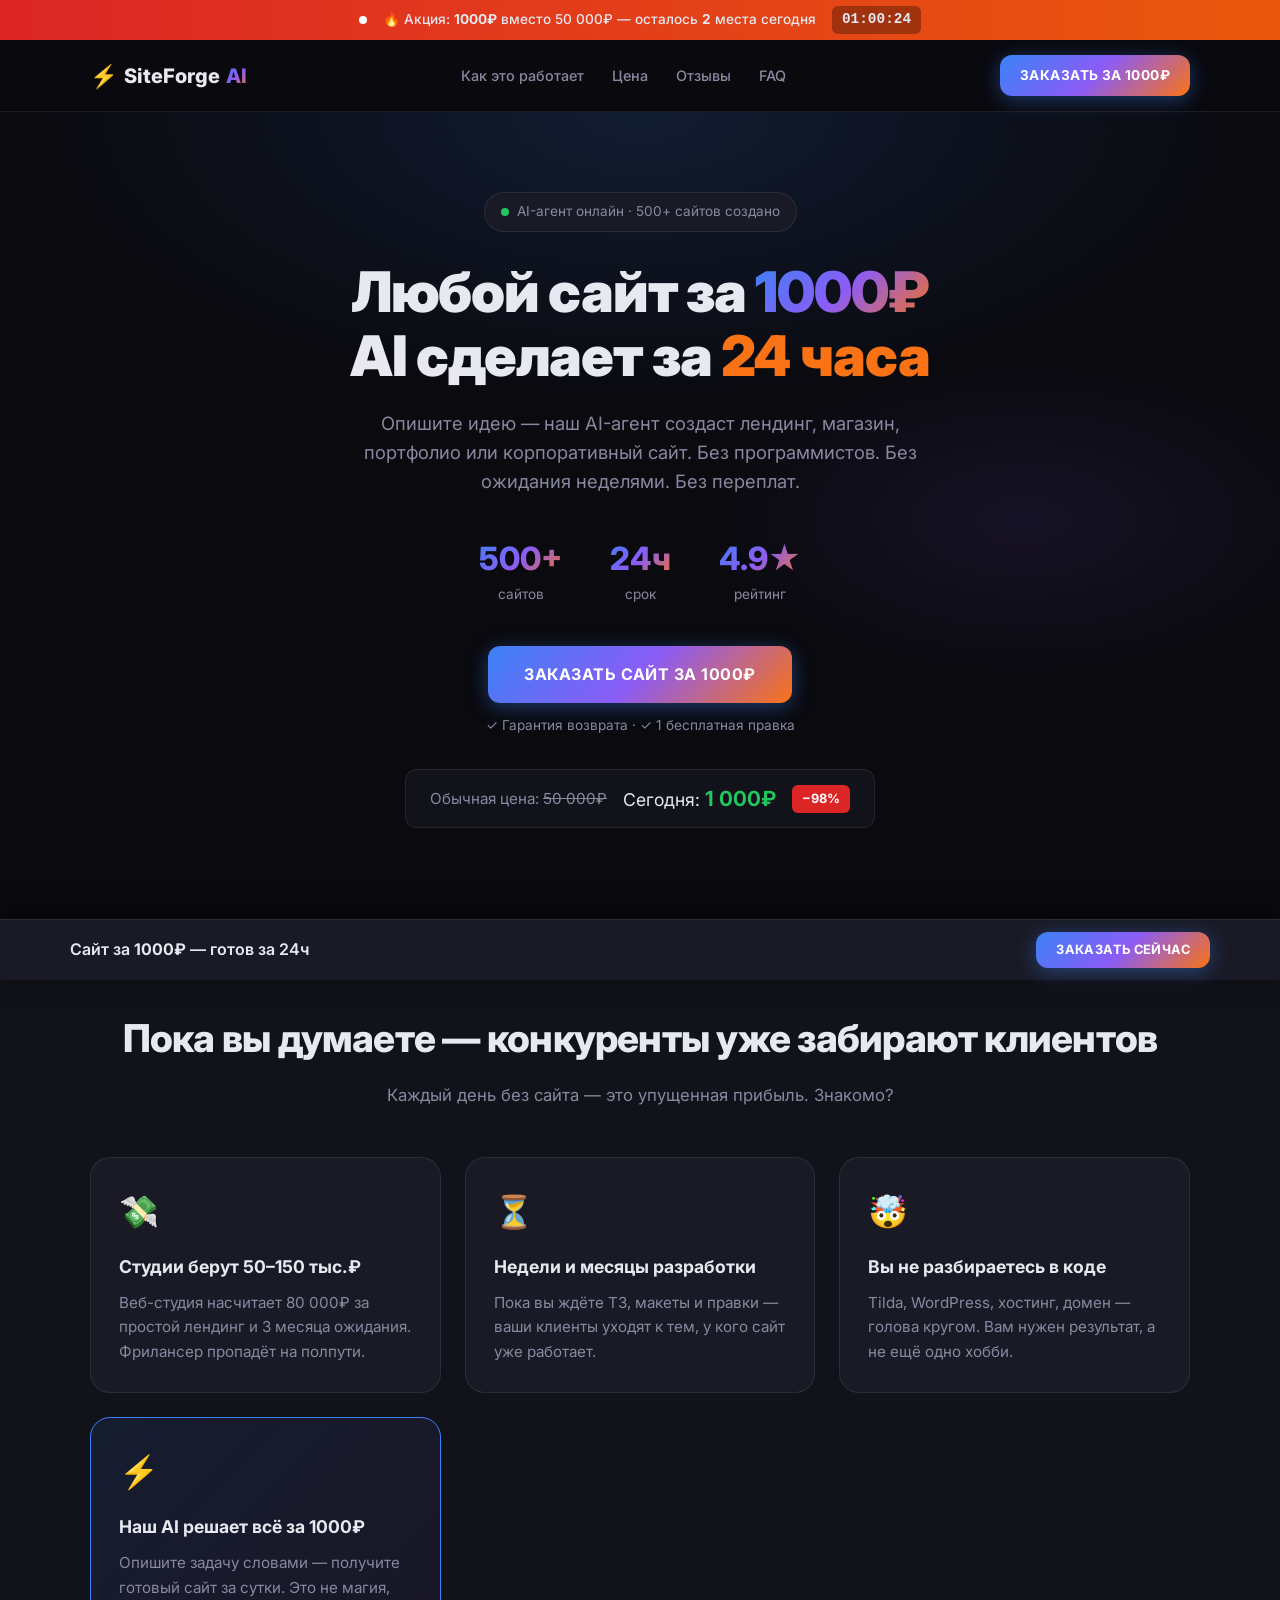
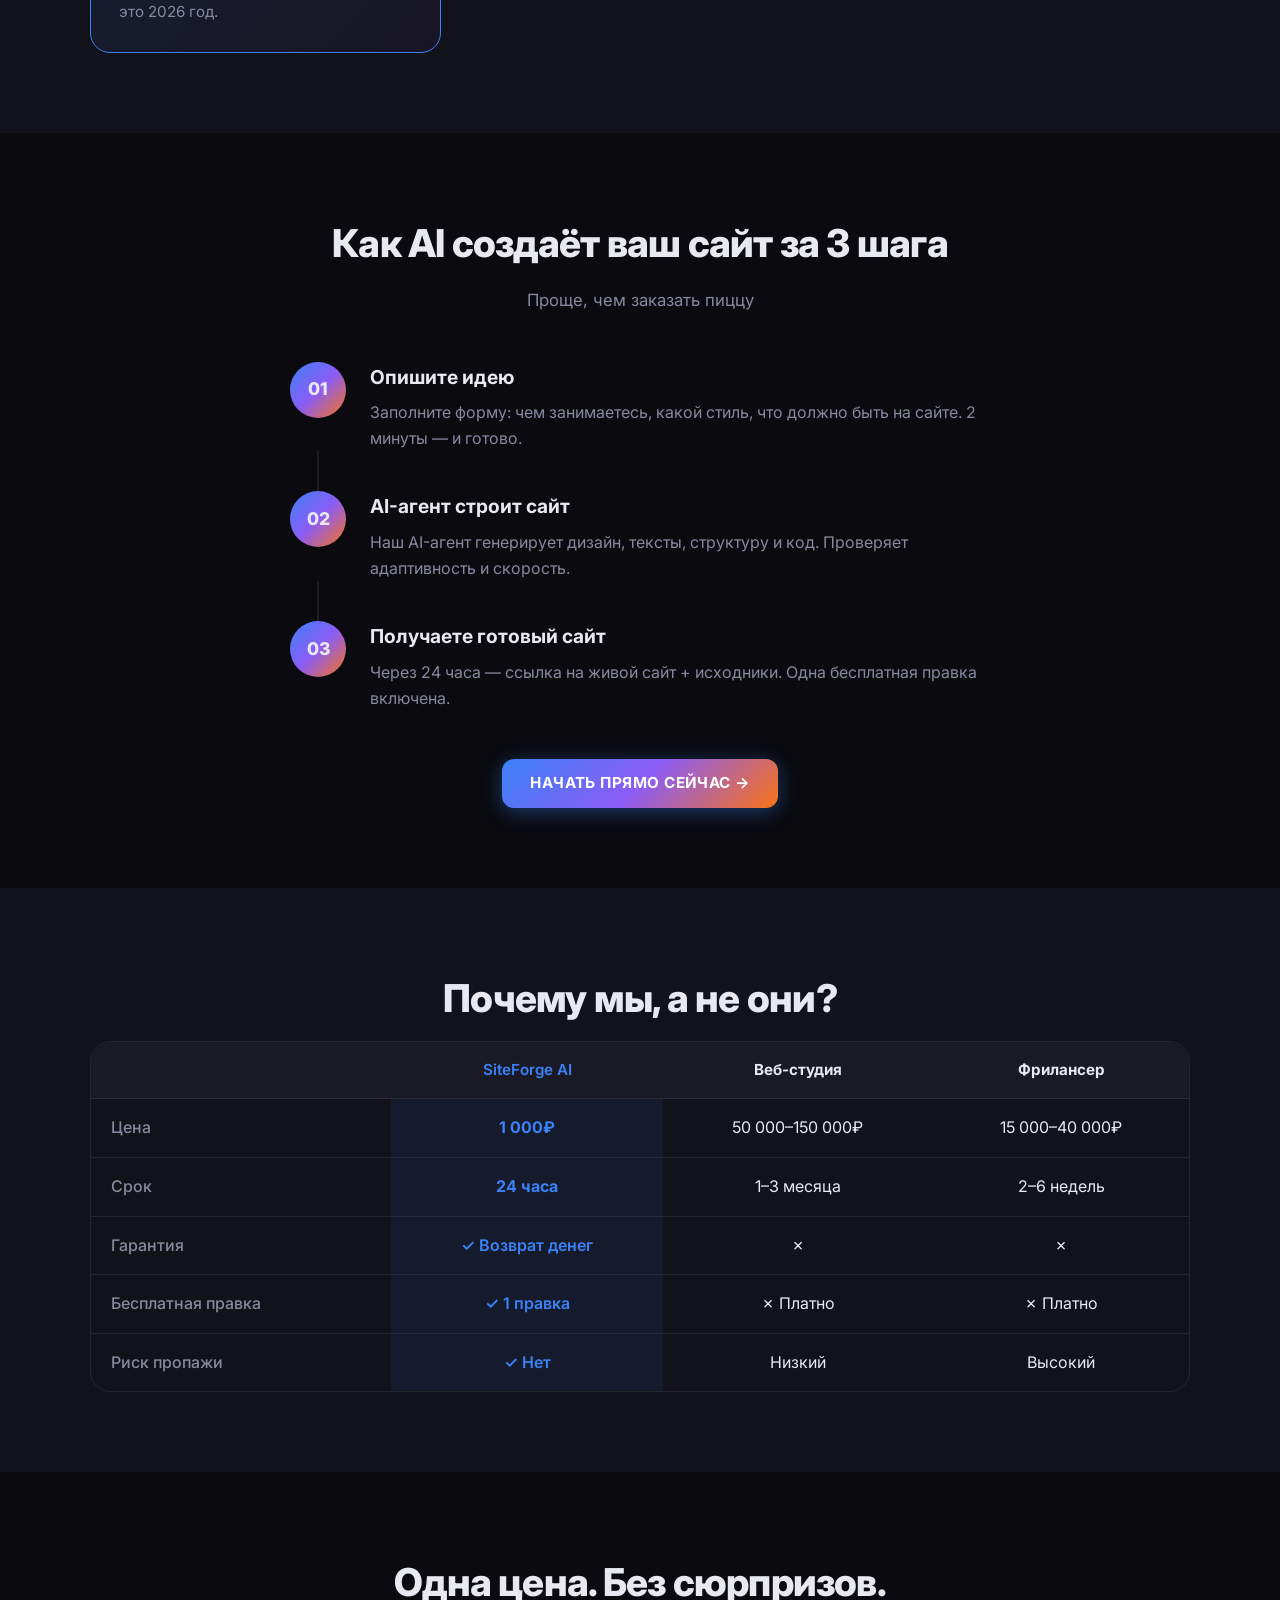
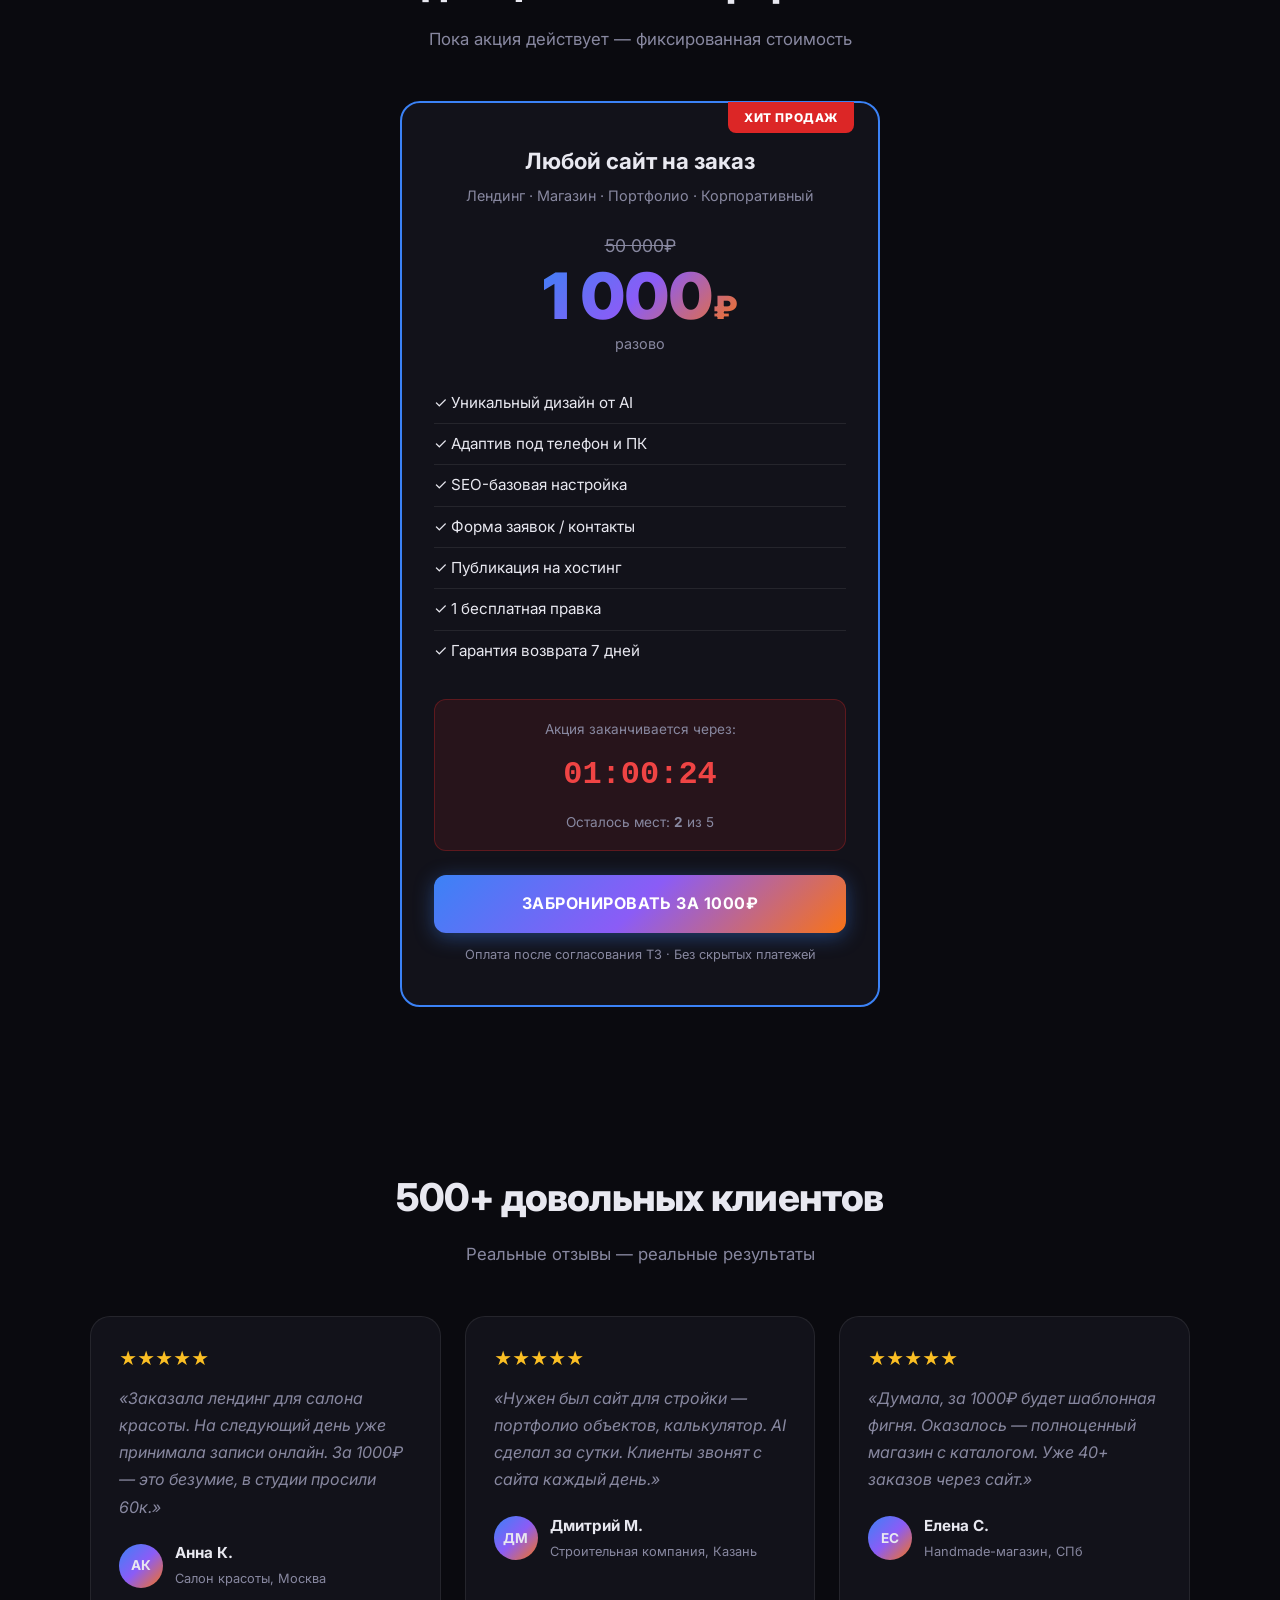
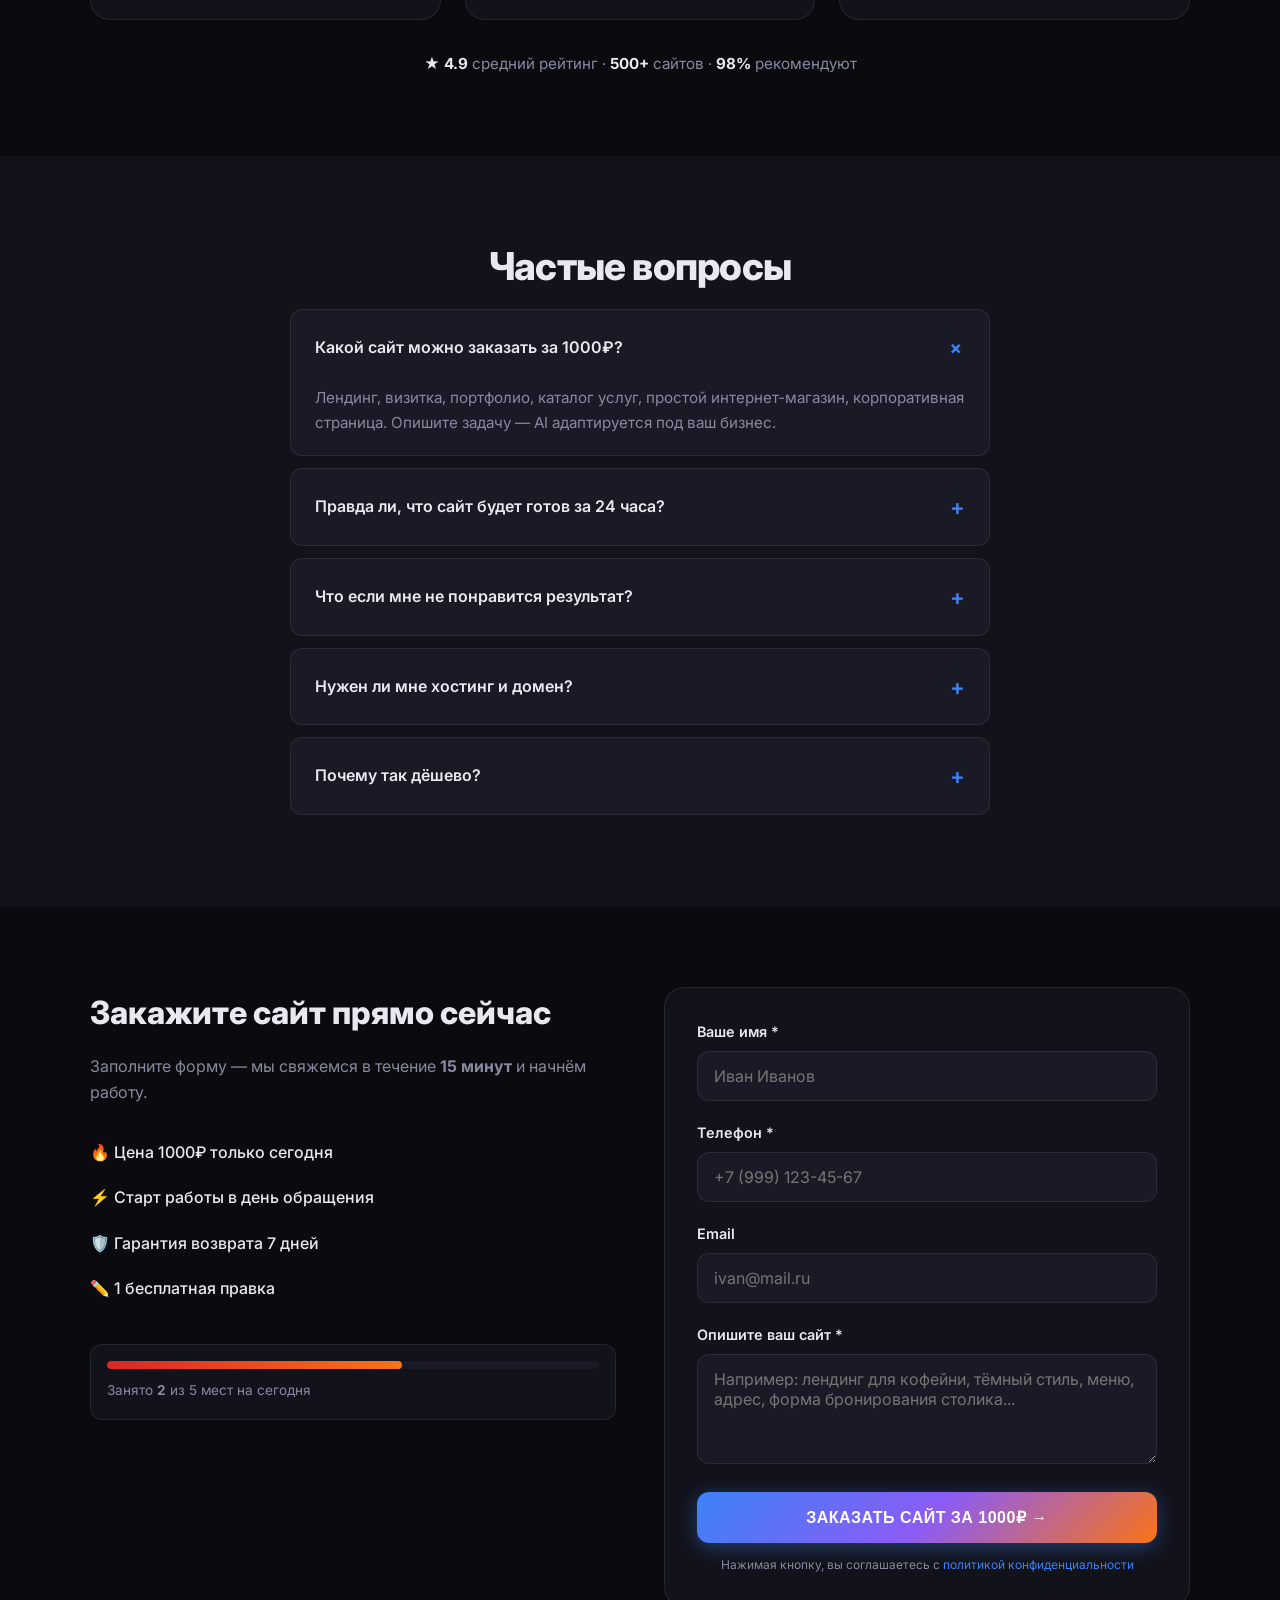
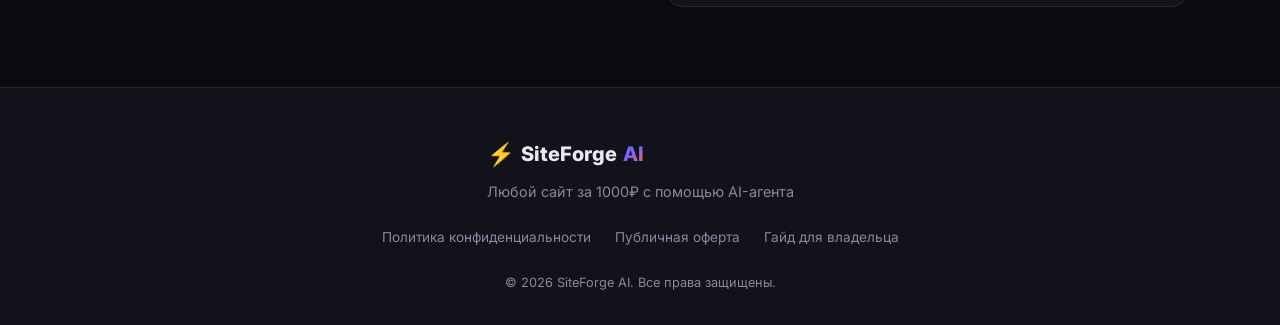
==== commit ad76051f: "Switch to Telegram+web portal flow (no email)" ====
--- a/index.html
+++ b/index.html
@@ -398,8 +398,13 @@
     <div class="modal-content">
       <div class="modal-icon">🎉</div>
       <h3>Заявка принята!</h3>
-      <p>Мы свяжемся с вами в течение <strong>15 минут</strong> и начнём создавать ваш сайт.</p>
-      <button class="btn btn-primary" id="closeModal">Отлично!</button>
+      <p>Ваш заказ <strong>#<span id="modalOrderId">---</span></strong></p>
+      <p>Сохраните ссылку — по ней вы сможете настроить сайт, скачать его и запросить правки:</p>
+      <p style="word-break:break-all;background:#1a1a26;padding:12px;border-radius:8px;font-size:0.85rem;margin:12px 0;">
+        <a href="#" id="modalOrderLink" style="color:#3b82f6;">Загрузка...</a>
+      </p>
+      <p style="color:#888;font-size:0.85rem;">Мы также увидели вашу заявку и свяжемся с вами в ближайшее время.</p>
+      <button class="btn btn-primary" id="closeModal">Отлично, понял!</button>
     </div>
   </div>
 
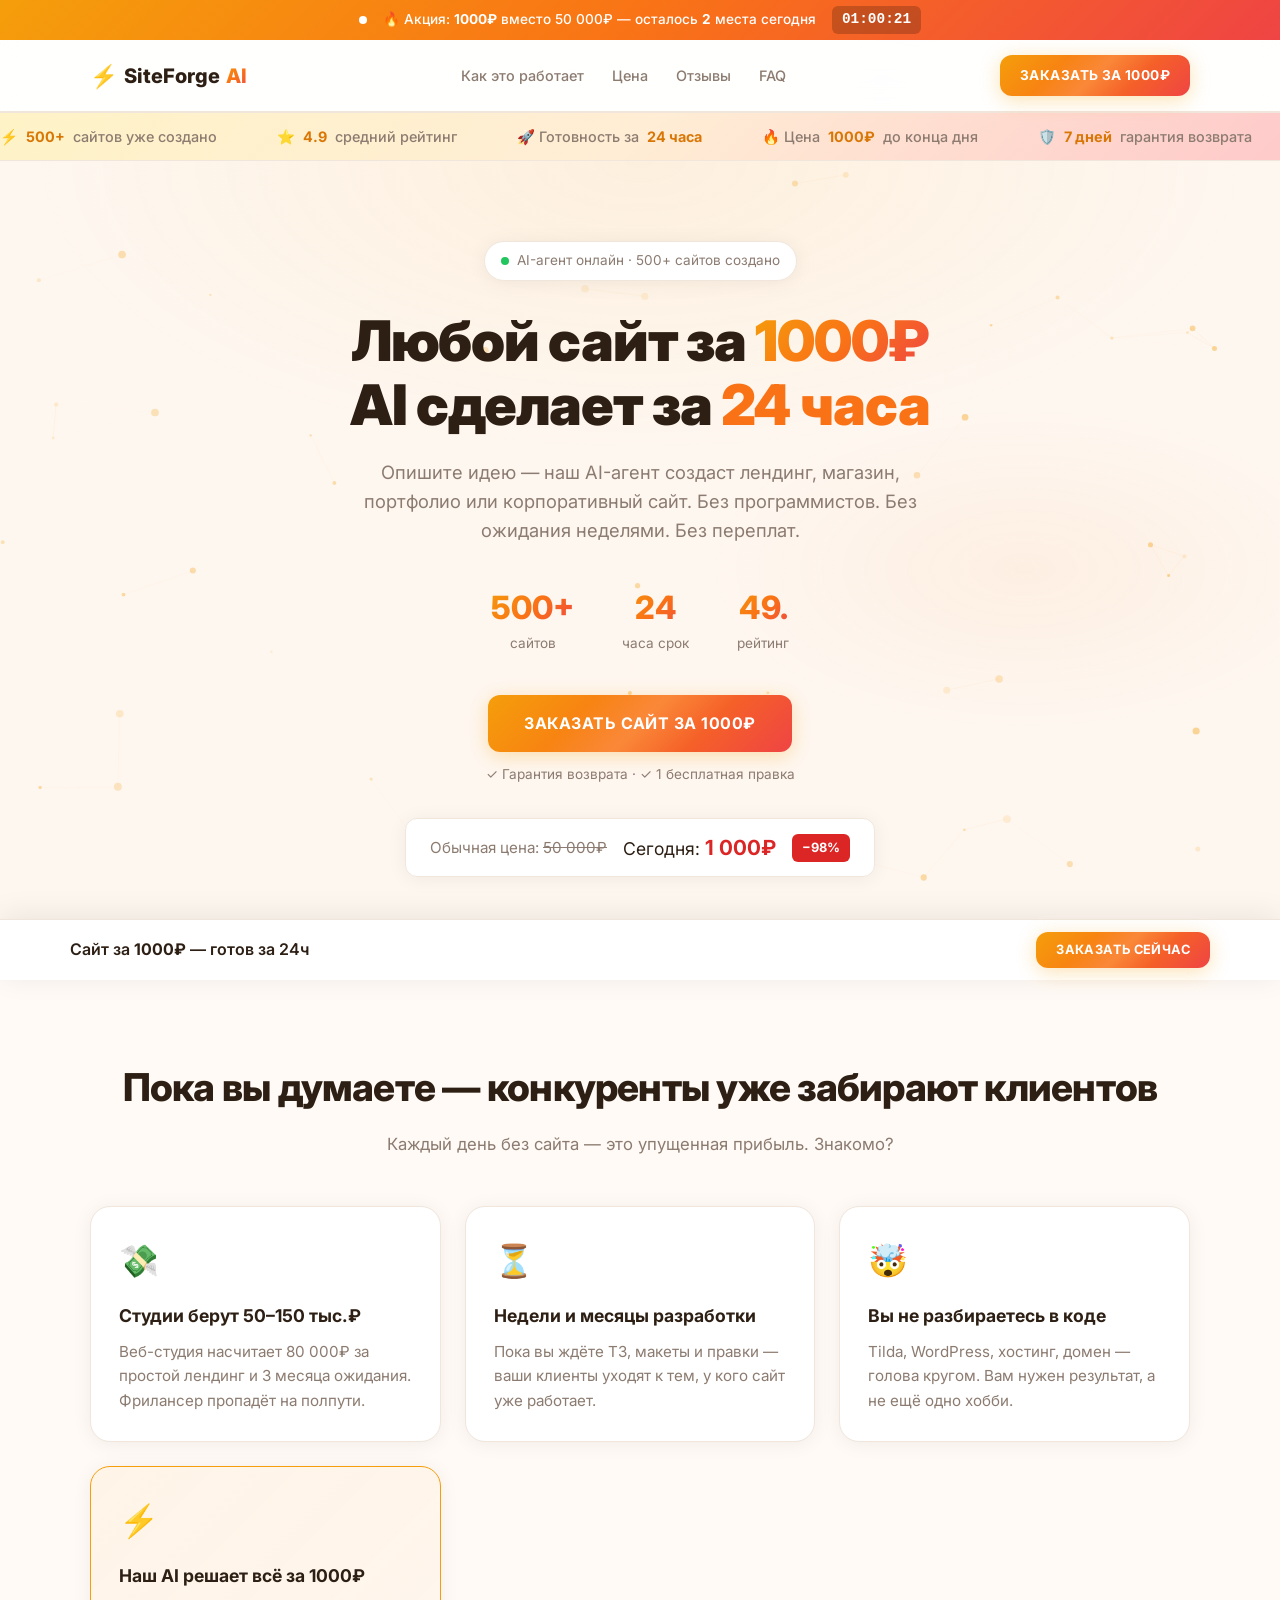
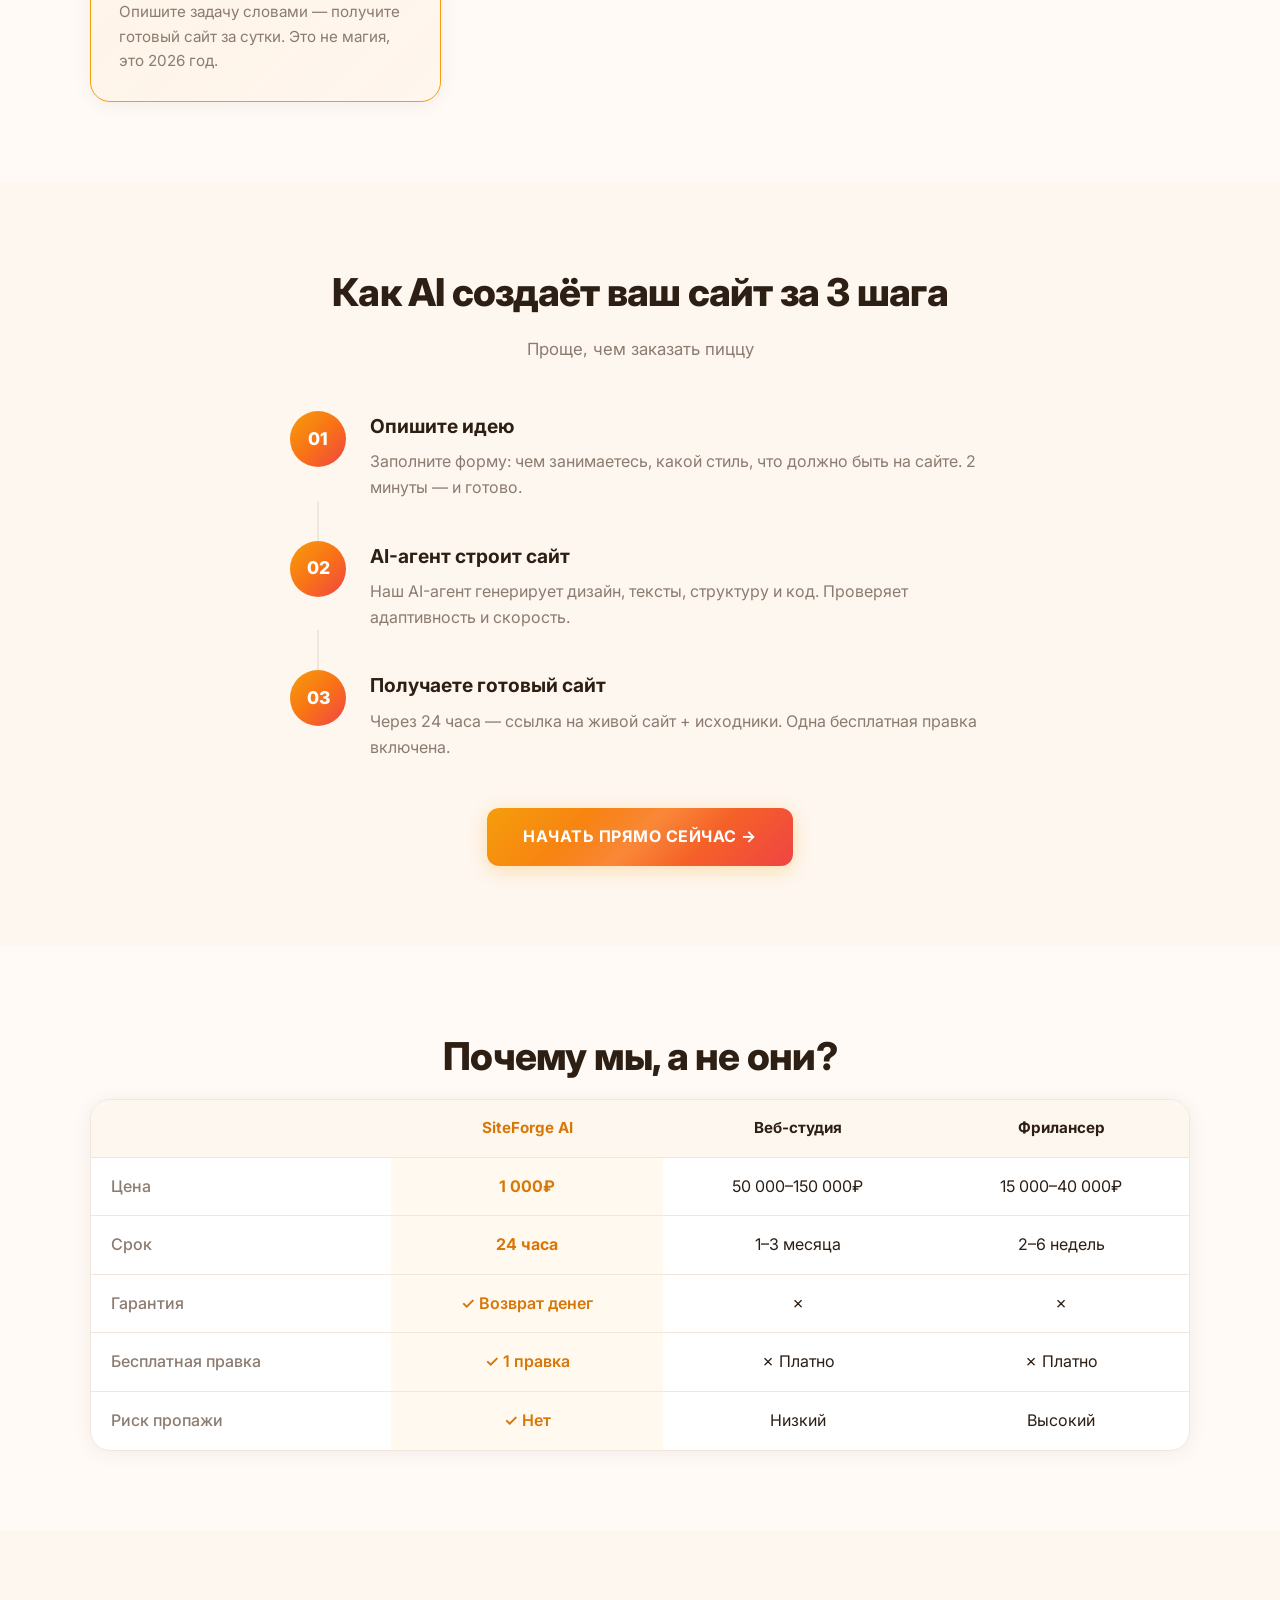
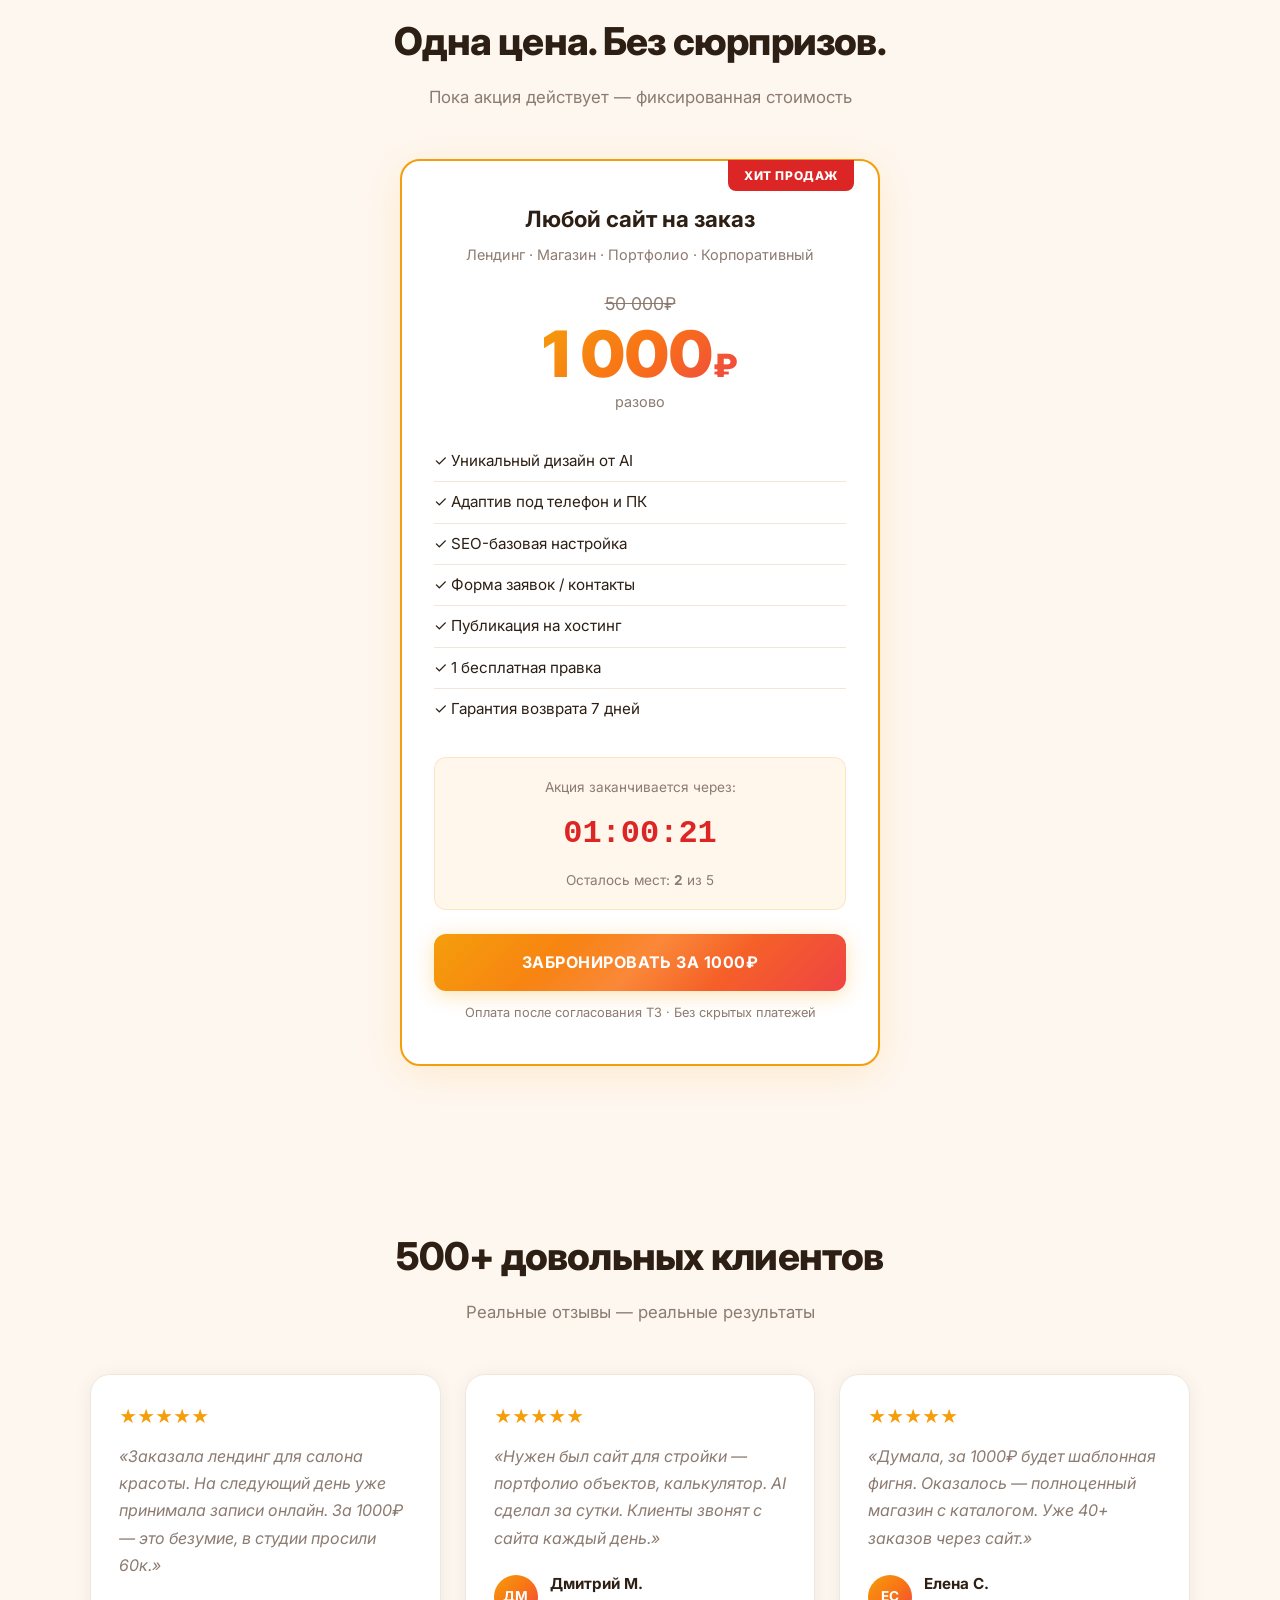
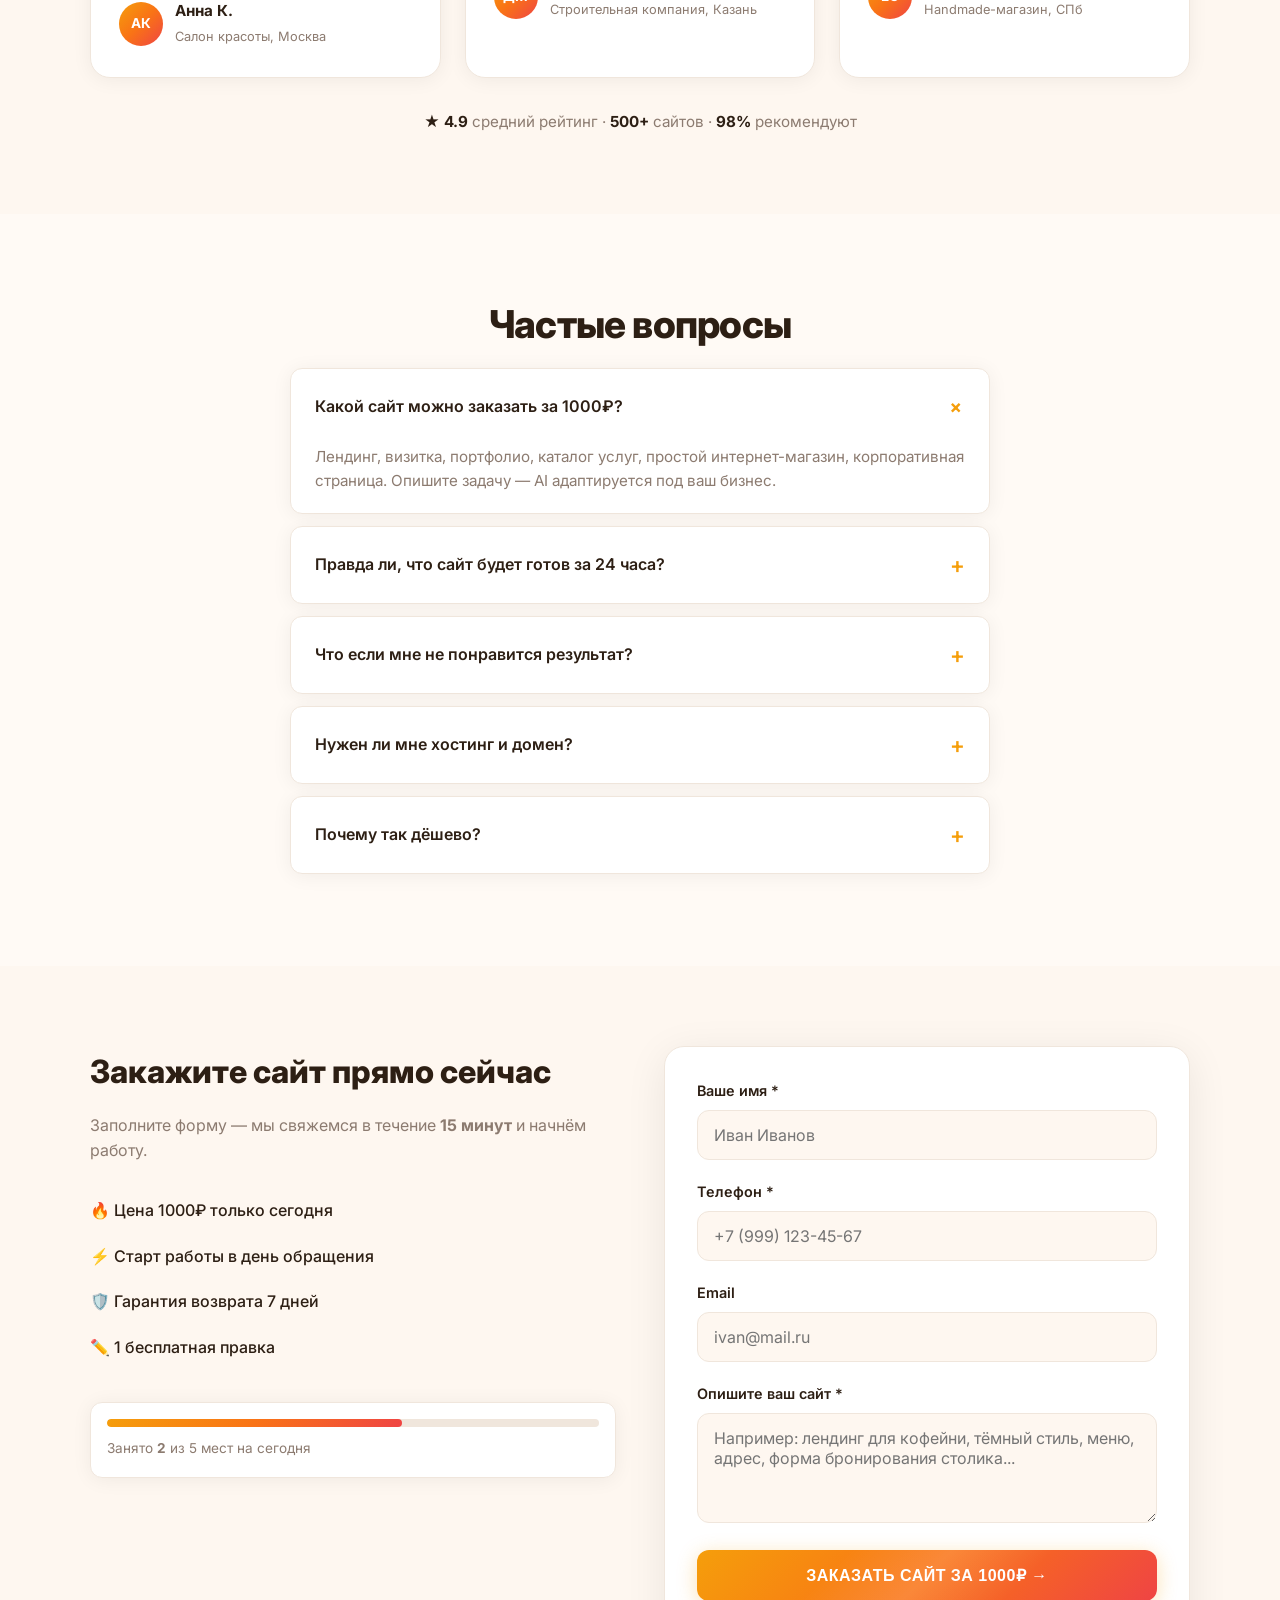
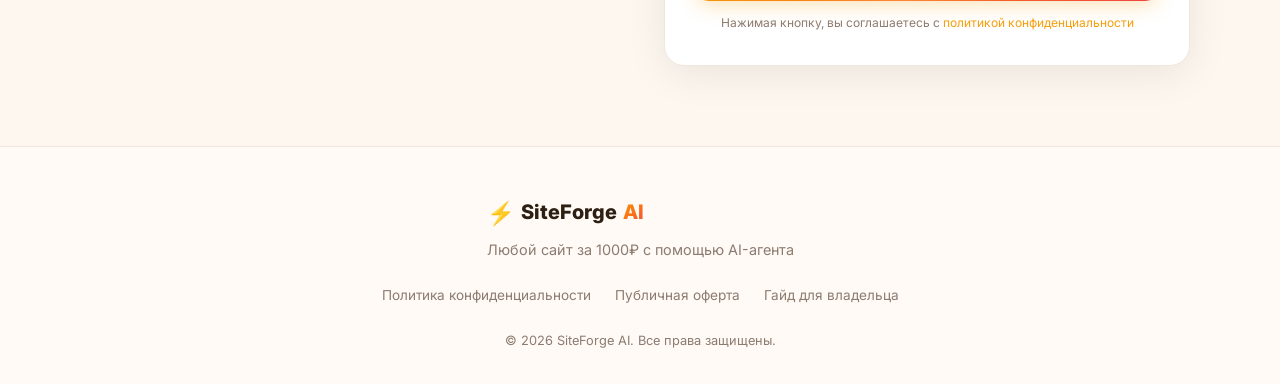
==== commit 241b843b: "Full redesign: light warm theme, particles, confetti, scroll animations, running line, counter anima" ====
--- a/index.html
+++ b/index.html
@@ -11,11 +11,14 @@
   <link rel="stylesheet" href="css/styles.css">
 </head>
 <body>
+  <canvas id="particles-canvas"></canvas>
+  <canvas id="confetti-canvas"></canvas>
+
   <!-- Sticky urgency bar -->
   <div class="urgency-bar" id="urgencyBar">
-  <span class="urgency-pulse"></span>
-  <span>🔥 Акция: <strong>1000₽</strong> вместо 50 000₽ — осталось <strong id="slotsLeft">3</strong> места сегодня</span>
-  <span class="countdown" id="topCountdown">23:59:59</span>
+    <span class="urgency-pulse"></span>
+    <span>🔥 Акция: <strong>1000₽</strong> вместо 50 000₽ — осталось <strong id="slotsLeft">3</strong> места сегодня</span>
+    <span class="countdown" id="topCountdown">23:59:59</span>
   </div>
 
   <!-- Sticky CTA -->
@@ -52,44 +55,62 @@
     </nav>
   </header>
 
+  <!-- Running line -->
+  <div class="running-line-wrap">
+    <div class="running-line">
+      <span>⚡ <strong>500+</strong> сайтов уже создано</span>
+      <span>⭐ <strong>4.9</strong> средний рейтинг</span>
+      <span>🚀 Готовность за <strong>24 часа</strong></span>
+      <span>🔥 Цена <strong>1000₽</strong> до конца дня</span>
+      <span>🛡️ <strong>7 дней</strong> гарантия возврата</span>
+      <span>✏️ <strong>1</strong> бесплатная правка</span>
+      <span>⚡ <strong>500+</strong> сайтов уже создано</span>
+      <span>⭐ <strong>4.9</strong> средний рейтинг</span>
+      <span>🚀 Готовность за <strong>24 часа</strong></span>
+      <span>🔥 Цена <strong>1000₽</strong> до конца дня</span>
+      <span>🛡️ <strong>7 дней</strong> гарантия возврата</span>
+      <span>✏️ <strong>1</strong> бесплатная правка</span>
+    </div>
+  </div>
+
   <main>
     <!-- Hero -->
     <section class="hero">
       <div class="hero-bg"></div>
       <div class="container hero-content">
-        <div class="hero-badge">
+        <div class="hero-badge reveal">
           <span class="badge-dot"></span>
           AI-агент онлайн · 500+ сайтов создано
         </div>
-        <h1>
+        <h1 class="reveal">
           Любой сайт за <span class="gradient-text">1000₽</span><br>
           AI сделает за <span class="highlight">24 часа</span>
         </h1>
-        <p class="hero-sub">
+        <p class="hero-sub reveal">
           Опишите идею — наш AI-агент создаст лендинг, магазин, портфолио или корпоративный сайт.
           Без программистов. Без ожидания неделями. Без переплат.
         </p>
         <div class="hero-stats">
-          <div class="stat">
+          <div class="stat reveal">
             <span class="stat-num">500+</span>
             <span class="stat-label">сайтов</span>
           </div>
-          <div class="stat">
-            <span class="stat-num">24ч</span>
-            <span class="stat-label">срок</span>
-          </div>
-          <div class="stat">
-            <span class="stat-num">4.9★</span>
+          <div class="stat reveal">
+            <span class="stat-num">24</span>
+            <span class="stat-label">часа срок</span>
+          </div>
+          <div class="stat reveal">
+            <span class="stat-num">4.9</span>
             <span class="stat-label">рейтинг</span>
           </div>
         </div>
-        <div class="hero-cta">
+        <div class="hero-cta reveal">
           <a href="#order" class="btn btn-primary btn-lg btn-glow">
             ЗАКАЗАТЬ САЙТ ЗА 1000₽
           </a>
           <p class="hero-guarantee">✓ Гарантия возврата · ✓ 1 бесплатная правка</p>
         </div>
-        <div class="hero-price-anchor">
+        <div class="hero-price-anchor reveal">
           <span class="old-price">Обычная цена: <s>50 000₽</s></span>
           <span class="new-price">Сегодня: <strong>1 000₽</strong></span>
           <span class="discount-badge">−98%</span>
@@ -100,25 +121,25 @@
     <!-- Pain points -->
     <section class="pain" id="pain">
       <div class="container">
-        <h2 class="section-title">Пока вы думаете — конкуренты уже забирают клиентов</h2>
-        <p class="section-sub">Каждый день без сайта — это упущенная прибыль. Знакомо?</p>
+        <h2 class="section-title reveal">Пока вы думаете — конкуренты уже забирают клиентов</h2>
+        <p class="section-sub reveal">Каждый день без сайта — это упущенная прибыль. Знакомо?</p>
         <div class="pain-grid">
-          <div class="pain-card">
+          <div class="pain-card reveal-left">
             <span class="pain-icon">💸</span>
             <h3>Студии берут 50–150 тыс.₽</h3>
             <p>Веб-студия насчитает 80 000₽ за простой лендинг и 3 месяца ожидания. Фрилансер пропадёт на полпути.</p>
           </div>
-          <div class="pain-card">
+          <div class="pain-card reveal">
             <span class="pain-icon">⏳</span>
             <h3>Недели и месяцы разработки</h3>
             <p>Пока вы ждёте ТЗ, макеты и правки — ваши клиенты уходят к тем, у кого сайт уже работает.</p>
           </div>
-          <div class="pain-card">
+          <div class="pain-card reveal-right">
             <span class="pain-icon">🤯</span>
             <h3>Вы не разбираетесь в коде</h3>
             <p>Tilda, WordPress, хостинг, домен — голова кругом. Вам нужен результат, а не ещё одно хобби.</p>
           </div>
-          <div class="pain-card pain-card-accent">
+          <div class="pain-card pain-card-accent reveal-scale">
             <span class="pain-icon">⚡</span>
             <h3>Наш AI решает всё за 1000₽</h3>
             <p>Опишите задачу словами — получите готовый сайт за сутки. Это не магия, это 2026 год.</p>
@@ -130,26 +151,26 @@
     <!-- How it works -->
     <section class="how" id="how">
       <div class="container">
-        <h2 class="section-title">Как AI создаёт ваш сайт за 3 шага</h2>
-        <p class="section-sub">Проще, чем заказать пиццу</p>
+        <h2 class="section-title reveal">Как AI создаёт ваш сайт за 3 шага</h2>
+        <p class="section-sub reveal">Проще, чем заказать пиццу</p>
         <div class="steps">
-          <div class="step">
+          <div class="step reveal-left">
             <div class="step-num">01</div>
             <div class="step-content">
               <h3>Опишите идею</h3>
               <p>Заполните форму: чем занимаетесь, какой стиль, что должно быть на сайте. 2 минуты — и готово.</p>
             </div>
           </div>
-          <div class="step-connector"></div>
-          <div class="step">
+          <div class="step-connector reveal"></div>
+          <div class="step reveal-scale">
             <div class="step-num">02</div>
             <div class="step-content">
               <h3>AI-агент строит сайт</h3>
               <p>Наш AI-агент генерирует дизайн, тексты, структуру и код. Проверяет адаптивность и скорость.</p>
             </div>
           </div>
-          <div class="step-connector"></div>
-          <div class="step">
+          <div class="step-connector reveal"></div>
+          <div class="step reveal-right">
             <div class="step-num">03</div>
             <div class="step-content">
               <h3>Получаете готовый сайт</h3>
@@ -157,8 +178,8 @@
             </div>
           </div>
         </div>
-        <div class="how-cta">
-          <a href="#order" class="btn btn-primary">Начать прямо сейчас →</a>
+        <div class="how-cta reveal">
+          <a href="#order" class="btn btn-primary btn-lg btn-glow">Начать прямо сейчас →</a>
         </div>
       </div>
     </section>
@@ -166,8 +187,8 @@
     <!-- Comparison -->
     <section class="compare">
       <div class="container">
-        <h2 class="section-title">Почему мы, а не они?</h2>
-        <div class="compare-table-wrap">
+        <h2 class="section-title reveal">Почему мы, а не они?</h2>
+        <div class="compare-table-wrap reveal-scale">
           <table class="compare-table">
             <thead>
               <tr>
@@ -178,36 +199,11 @@
               </tr>
             </thead>
             <tbody>
-              <tr>
-                <td>Цена</td>
-                <td class="col-us"><strong>1 000₽</strong></td>
-                <td>50 000–150 000₽</td>
-                <td>15 000–40 000₽</td>
-              </tr>
-              <tr>
-                <td>Срок</td>
-                <td class="col-us"><strong>24 часа</strong></td>
-                <td>1–3 месяца</td>
-                <td>2–6 недель</td>
-              </tr>
-              <tr>
-                <td>Гарантия</td>
-                <td class="col-us">✓ Возврат денег</td>
-                <td>✗</td>
-                <td>✗</td>
-              </tr>
-              <tr>
-                <td>Бесплатная правка</td>
-                <td class="col-us">✓ 1 правка</td>
-                <td>✗ Платно</td>
-                <td>✗ Платно</td>
-              </tr>
-              <tr>
-                <td>Риск пропажи</td>
-                <td class="col-us">✓ Нет</td>
-                <td>Низкий</td>
-                <td>Высокий</td>
-              </tr>
+              <tr><td>Цена</td><td class="col-us"><strong>1 000₽</strong></td><td>50 000–150 000₽</td><td>15 000–40 000₽</td></tr>
+              <tr><td>Срок</td><td class="col-us"><strong>24 часа</strong></td><td>1–3 месяца</td><td>2–6 недель</td></tr>
+              <tr><td>Гарантия</td><td class="col-us">✓ Возврат денег</td><td>✗</td><td>✗</td></tr>
+              <tr><td>Бесплатная правка</td><td class="col-us">✓ 1 правка</td><td>✗ Платно</td><td>✗ Платно</td></tr>
+              <tr><td>Риск пропажи</td><td class="col-us">✓ Нет</td><td>Низкий</td><td>Высокий</td></tr>
             </tbody>
           </table>
         </div>
@@ -217,9 +213,9 @@
     <!-- Pricing -->
     <section class="pricing" id="pricing">
       <div class="container">
-        <h2 class="section-title">Одна цена. Без сюрпризов.</h2>
-        <p class="section-sub">Пока акция действует — фиксированная стоимость</p>
-        <div class="pricing-card">
+        <h2 class="section-title reveal">Одна цена. Без сюрпризов.</h2>
+        <p class="section-sub reveal">Пока акция действует — фиксированная стоимость</p>
+        <div class="pricing-card reveal-scale">
           <div class="pricing-ribbon">ХИТ ПРОДАЖ</div>
           <div class="pricing-header">
             <h3>Любой сайт на заказ</h3>
@@ -255,10 +251,10 @@
     <!-- Testimonials -->
     <section class="reviews" id="reviews">
       <div class="container">
-        <h2 class="section-title">500+ довольных клиентов</h2>
-        <p class="section-sub">Реальные отзывы — реальные результаты</p>
+        <h2 class="section-title reveal">500+ довольных клиентов</h2>
+        <p class="section-sub reveal">Реальные отзывы — реальные результаты</p>
         <div class="reviews-grid">
-          <div class="review-card">
+          <div class="review-card reveal-left">
             <div class="review-stars">★★★★★</div>
             <p>«Заказала лендинг для салона красоты. На следующий день уже принимала записи онлайн. За 1000₽ — это безумие, в студии просили 60к.»</p>
             <div class="review-author">
@@ -269,7 +265,7 @@
               </div>
             </div>
           </div>
-          <div class="review-card">
+          <div class="review-card reveal">
             <div class="review-stars">★★★★★</div>
             <p>«Нужен был сайт для стройки — портфолио объектов, калькулятор. AI сделал за сутки. Клиенты звонят с сайта каждый день.»</p>
             <div class="review-author">
@@ -280,7 +276,7 @@
               </div>
             </div>
           </div>
-          <div class="review-card">
+          <div class="review-card reveal-right">
             <div class="review-stars">★★★★★</div>
             <p>«Думала, за 1000₽ будет шаблонная фигня. Оказалось — полноценный магазин с каталогом. Уже 40+ заказов через сайт.»</p>
             <div class="review-author">
@@ -292,7 +288,7 @@
             </div>
           </div>
         </div>
-        <div class="reviews-counter">
+        <div class="reviews-counter reveal">
           <span>★ 4.9</span> средний рейтинг · <span>500+</span> сайтов · <span>98%</span> рекомендуют
         </div>
       </div>
@@ -301,25 +297,25 @@
     <!-- FAQ -->
     <section class="faq" id="faq">
       <div class="container">
-        <h2 class="section-title">Частые вопросы</h2>
+        <h2 class="section-title reveal">Частые вопросы</h2>
         <div class="faq-list">
-          <details class="faq-item" open>
+          <details class="faq-item reveal" open>
             <summary>Какой сайт можно заказать за 1000₽?</summary>
             <p>Лендинг, визитка, портфолио, каталог услуг, простой интернет-магазин, корпоративная страница. Опишите задачу — AI адаптируется под ваш бизнес.</p>
           </details>
-          <details class="faq-item">
+          <details class="faq-item reveal-left">
             <summary>Правда ли, что сайт будет готов за 24 часа?</summary>
             <p>Да. AI-агент работает без перерывов. Простые проекты — за 12 часов. Сложные — до 48 часов, но мы предупредим заранее.</p>
           </details>
-          <details class="faq-item">
+          <details class="faq-item reveal-right">
             <summary>Что если мне не понравится результат?</summary>
             <p>7 дней гарантии возврата денег. Плюс одна бесплатная правка — опишите, что изменить, и AI переделает.</p>
           </details>
-          <details class="faq-item">
+          <details class="faq-item reveal-left">
             <summary>Нужен ли мне хостинг и домен?</summary>
             <p>Мы публикуем сайт на бесплатном хостинге. Домен (.ru) — от 200₽/год, поможем подключить за 5 минут.</p>
           </details>
-          <details class="faq-item">
+          <details class="faq-item reveal-right">
             <summary>Почему так дёшево?</summary>
             <p>AI делает работу 10 программистов за минуты. Мы передаём экономию вам. Акция ограничена — скоро цена вырастет до 5000₽.</p>
           </details>
@@ -331,7 +327,7 @@
     <section class="order" id="order">
       <div class="container">
         <div class="order-wrap">
-          <div class="order-info">
+          <div class="order-info reveal-left">
             <h2>Закажите сайт прямо сейчас</h2>
             <p>Заполните форму — мы свяжемся в течение <strong>15 минут</strong> и начнём работу.</p>
             <ul class="order-benefits">
@@ -347,7 +343,7 @@
               <span>Занято <strong id="slotsOrder">3</strong> из 5 мест на сегодня</span>
             </div>
           </div>
-          <form class="order-form" id="orderForm">
+          <form class="order-form reveal-right" id="orderForm">
             <div class="form-group">
               <label for="name">Ваше имя *</label>
               <input type="text" id="name" name="name" required placeholder="Иван Иванов">
@@ -397,17 +393,17 @@
     <div class="modal-overlay"></div>
     <div class="modal-content">
       <div class="modal-icon">🎉</div>
-      <h3>Заявка принята!</h3>
+      <h3>🎊 Поздравляем! Заявка принята!</h3>
       <p>Ваш заказ <strong>#<span id="modalOrderId">---</span></strong></p>
       <p>Сохраните ссылку — по ней вы сможете настроить сайт, скачать его и запросить правки:</p>
-      <p style="word-break:break-all;background:#1a1a26;padding:12px;border-radius:8px;font-size:0.85rem;margin:12px 0;">
-        <a href="#" id="modalOrderLink" style="color:#3b82f6;">Загрузка...</a>
+      <p style="word-break:break-all;background:#fef7f0;padding:12px;border-radius:8px;font-size:0.85rem;margin:12px 0;border:1px solid #f0e6dc;">
+        <a href="#" id="modalOrderLink" style="color:#f59e0b;font-weight:600;">Загрузка...</a>
       </p>
-      <p style="color:#888;font-size:0.85rem;">Мы также увидели вашу заявку и свяжемся с вами в ближайшее время.</p>
-      <button class="btn btn-primary" id="closeModal">Отлично, понял!</button>
+      <p style="color:#8c7b70;font-size:0.85rem;">Мы уже увидели вашу заявку и скоро свяжемся. Приготовьте ТЗ — AI ждёт ваших идей! 🚀</p>
+      <button class="btn btn-primary" id="closeModal">Отлично, жду!</button>
     </div>
   </div>
 
   <script src="js/script.js"></script>
 </body>
-</html>
+</html>
--- a/css/styles.css
+++ b/css/styles.css
@@ -1,4 +1,3 @@
-/* ===== Reset & Base ===== */
 *, *::before, *::after {
   box-sizing: border-box;
   margin: 0;
@@ -6,26 +5,28 @@
 }
 
 :root {
-  --bg: #0a0a0f;
-  --bg-card: #12121a;
-  --bg-elevated: #1a1a26;
-  --text: #e8e8f0;
-  --text-muted: #8888a0;
-  --accent: #3b82f6;
-  --accent-glow: rgba(59, 130, 246, 0.4);
-  --accent-orange: #f97316;
-  --gradient: linear-gradient(135deg, #3b82f6 0%, #8b5cf6 50%, #f97316 100%);
-  --border: rgba(255, 255, 255, 0.08);
+  --bg: #fef7f0;
+  --bg-card: #fff8f0;
+  --bg-elevated: #ffffff;
+  --text: #2d1f14;
+  --text-muted: #8c7b70;
+  --accent: #f59e0b;
+  --accent-dark: #d97706;
+  --accent-glow: rgba(245, 158, 11, 0.3);
+  --accent-warm: #f97316;
+  --gradient: linear-gradient(135deg, #f59e0b 0%, #f97316 50%, #ef4444 100%);
+  --gradient-subtle: linear-gradient(135deg, #fef3c7 0%, #ffedd5 50%, #fecaca 100%);
+  --border: #f0e6dc;
   --radius: 12px;
   --radius-lg: 20px;
   --font: 'Inter', -apple-system, BlinkMacSystemFont, sans-serif;
   --header-h: 72px;
   --urgency-h: 40px;
-}
-
-html {
-  scroll-behavior: smooth;
-}
+  --shadow: 0 2px 20px rgba(0,0,0,0.06);
+  --shadow-lg: 0 8px 40px rgba(0,0,0,0.08);
+}
+
+html { scroll-behavior: smooth; }
 
 body {
   font-family: var(--font);
@@ -36,30 +37,69 @@
   padding-top: calc(var(--urgency-h) + var(--header-h));
 }
 
+#particles-canvas {
+  position: fixed;
+  inset: 0;
+  z-index: 0;
+  pointer-events: none;
+}
+
 .container {
   max-width: 1140px;
   margin: 0 auto;
   padding: 0 20px;
-}
-
-a {
-  color: var(--accent);
-  text-decoration: none;
-}
-
-img {
-  max-width: 100%;
+  position: relative;
+  z-index: 1;
+}
+
+a { color: var(--accent); text-decoration: none; }
+img { max-width: 100%; }
+
+/* ===== Scroll Reveal ===== */
+.reveal {
+  opacity: 0;
+  transform: translateY(30px);
+  transition: opacity 0.7s ease, transform 0.7s ease;
+}
+.reveal.visible {
+  opacity: 1;
+  transform: translateY(0);
+}
+.reveal-left {
+  opacity: 0;
+  transform: translateX(-60px);
+  transition: opacity 0.7s ease, transform 0.7s ease;
+}
+.reveal-left.visible {
+  opacity: 1;
+  transform: translateX(0);
+}
+.reveal-right {
+  opacity: 0;
+  transform: translateX(60px);
+  transition: opacity 0.7s ease, transform 0.7s ease;
+}
+.reveal-right.visible {
+  opacity: 1;
+  transform: translateX(0);
+}
+.reveal-scale {
+  opacity: 0;
+  transform: scale(0.9);
+  transition: opacity 0.7s ease, transform 0.7s ease;
+}
+.reveal-scale.visible {
+  opacity: 1;
+  transform: scale(1);
 }
 
 /* ===== Urgency Bar ===== */
 .urgency-bar {
   position: fixed;
-  top: 0;
-  left: 0;
-  right: 0;
+  top: 0; left: 0; right: 0;
   z-index: 1001;
   height: var(--urgency-h);
-  background: linear-gradient(90deg, #dc2626, #ea580c);
+  background: var(--gradient);
   display: flex;
   align-items: center;
   justify-content: center;
@@ -68,11 +108,11 @@
   font-weight: 500;
   padding: 0 16px;
   text-align: center;
+  color: #fff;
 }
 
 .urgency-pulse {
-  width: 8px;
-  height: 8px;
+  width: 8px; height: 8px;
   background: #fff;
   border-radius: 50%;
   animation: pulse 1.5s infinite;
@@ -86,7 +126,7 @@
 .countdown {
   font-family: monospace;
   font-weight: 700;
-  background: rgba(0,0,0,0.3);
+  background: rgba(0,0,0,0.2);
   padding: 2px 10px;
   border-radius: 6px;
   font-size: 0.9rem;
@@ -96,20 +136,15 @@
 .sticky-cta {
   position: fixed;
   bottom: -80px;
-  left: 0;
-  right: 0;
+  left: 0; right: 0;
   z-index: 999;
-  background: var(--bg-elevated);
+  background: #fff;
   border-top: 1px solid var(--border);
   padding: 12px 20px;
   transition: bottom 0.3s ease;
-  box-shadow: 0 -4px 30px rgba(0,0,0,0.5);
-}
-
-.sticky-cta.visible {
-  bottom: 0;
-}
-
+  box-shadow: 0 -4px 30px rgba(0,0,0,0.08);
+}
+.sticky-cta.visible { bottom: 0; }
 .sticky-cta-inner {
   max-width: 1140px;
   margin: 0 auto;
@@ -118,31 +153,60 @@
   justify-content: space-between;
   gap: 16px;
 }
-
-.sticky-cta span {
-  font-weight: 600;
+.sticky-cta span { font-weight: 600; }
+
+/* ===== Running Line ===== */
+.running-line-wrap {
+  background: var(--gradient-subtle);
+  border-top: 1px solid var(--border);
+  border-bottom: 1px solid var(--border);
+  overflow: hidden;
+  padding: 12px 0;
+  position: relative;
+  z-index: 1;
+}
+.running-line {
+  display: flex;
+  gap: 60px;
+  animation: scrollLine 30s linear infinite;
+  white-space: nowrap;
+  width: max-content;
+}
+.running-line span {
+  display: inline-flex;
+  align-items: center;
+  gap: 8px;
+  font-size: 0.9rem;
+  font-weight: 500;
+  color: var(--text-muted);
+}
+.running-line span strong {
+  color: var(--accent-dark);
+  font-weight: 700;
+}
+
+@keyframes scrollLine {
+  0% { transform: translateX(0); }
+  100% { transform: translateX(-50%); }
 }
 
 /* ===== Header ===== */
 .header {
   position: fixed;
   top: var(--urgency-h);
-  left: 0;
-  right: 0;
+  left: 0; right: 0;
   z-index: 1000;
-  background: rgba(10, 10, 15, 0.85);
+  background: rgba(255,255,255,0.9);
   backdrop-filter: blur(12px);
   border-bottom: 1px solid var(--border);
   height: var(--header-h);
 }
-
 .header-inner {
   display: flex;
   align-items: center;
   justify-content: space-between;
   height: 100%;
 }
-
 .logo {
   display: flex;
   align-items: center;
@@ -151,34 +215,21 @@
   font-weight: 800;
   color: var(--text);
 }
-
-.logo-icon {
-  font-size: 1.4rem;
-}
-
+.logo-icon { font-size: 1.4rem; }
 .logo-accent {
   background: var(--gradient);
   -webkit-background-clip: text;
   -webkit-text-fill-color: transparent;
   background-clip: text;
 }
-
-.nav {
-  display: flex;
-  gap: 28px;
-}
-
+.nav { display: flex; gap: 28px; }
 .nav a {
   color: var(--text-muted);
   font-size: 0.9rem;
   font-weight: 500;
   transition: color 0.2s;
 }
-
-.nav a:hover {
-  color: var(--text);
-}
-
+.nav a:hover { color: var(--text); }
 .burger {
   display: none;
   flex-direction: column;
@@ -188,28 +239,21 @@
   cursor: pointer;
   padding: 4px;
 }
-
 .burger span {
   display: block;
-  width: 24px;
-  height: 2px;
+  width: 24px; height: 2px;
   background: var(--text);
   transition: 0.3s;
 }
-
 .mobile-nav {
   display: none;
   flex-direction: column;
   gap: 16px;
   padding: 20px;
-  background: var(--bg-elevated);
+  background: #fff;
   border-bottom: 1px solid var(--border);
 }
-
-.mobile-nav.open {
-  display: flex;
-}
-
+.mobile-nav.open { display: flex; }
 .mobile-nav a {
   color: var(--text-muted);
   font-weight: 500;
@@ -232,47 +276,47 @@
   text-transform: uppercase;
   letter-spacing: 0.03em;
 }
-
-.btn:hover {
-  transform: translateY(-2px);
-}
-
+.btn:hover { transform: translateY(-2px); }
 .btn-primary {
   background: var(--gradient);
   color: #fff;
   box-shadow: 0 4px 20px var(--accent-glow);
-}
-
+  position: relative;
+  overflow: hidden;
+}
+.btn-primary::before {
+  content: '';
+  position: absolute;
+  inset: 0;
+  background: linear-gradient(135deg, transparent 30%, rgba(255,255,255,0.15) 50%, transparent 70%);
+  animation: shimmer 3s infinite;
+}
+@keyframes shimmer {
+  0% { transform: translateX(-100%); }
+  100% { transform: translateX(100%); }
+}
 .btn-primary:hover {
   box-shadow: 0 6px 30px var(--accent-glow);
 }
-
 .btn-glow {
   animation: glow 2s ease-in-out infinite alternate;
 }
-
 @keyframes glow {
   from { box-shadow: 0 4px 20px var(--accent-glow); }
-  to { box-shadow: 0 4px 40px rgba(139, 92, 246, 0.6); }
-}
-
-.btn-lg {
-  padding: 16px 36px;
-  font-size: 1rem;
-}
-
-.btn-sm {
-  padding: 8px 20px;
-  font-size: 0.8rem;
-}
-
-.btn-block {
-  width: 100%;
-}
-
-.btn-header {
-  font-size: 0.85rem;
-  padding: 10px 20px;
+  to { box-shadow: 0 4px 40px rgba(249, 115, 22, 0.4); }
+}
+.btn-lg { padding: 16px 36px; font-size: 1rem; }
+.btn-sm { padding: 8px 20px; font-size: 0.8rem; }
+.btn-block { width: 100%; }
+.btn-header { font-size: 0.85rem; padding: 10px 20px; }
+.btn-outline {
+  background: transparent;
+  color: var(--accent-dark);
+  border: 2px solid var(--accent);
+}
+.btn-outline:hover {
+  background: var(--accent);
+  color: #fff;
 }
 
 /* ===== Hero ===== */
@@ -280,44 +324,40 @@
   position: relative;
   padding: 80px 0 100px;
   overflow: hidden;
-}
-
+  z-index: 1;
+}
 .hero-bg {
   position: absolute;
   inset: 0;
   background:
-    radial-gradient(ellipse 80% 60% at 50% 0%, rgba(59, 130, 246, 0.15) 0%, transparent 60%),
-    radial-gradient(ellipse 50% 40% at 80% 50%, rgba(139, 92, 246, 0.1) 0%, transparent 50%);
+    radial-gradient(ellipse 80% 60% at 50% 0%, rgba(245, 158, 11, 0.08) 0%, transparent 60%),
+    radial-gradient(ellipse 50% 40% at 80% 50%, rgba(249, 115, 22, 0.06) 0%, transparent 50%);
   pointer-events: none;
 }
-
 .hero-content {
   position: relative;
   text-align: center;
   max-width: 800px;
 }
-
 .hero-badge {
   display: inline-flex;
   align-items: center;
   gap: 8px;
-  background: var(--bg-elevated);
+  background: #fff;
   border: 1px solid var(--border);
   padding: 8px 16px;
   border-radius: 100px;
   font-size: 0.85rem;
   color: var(--text-muted);
   margin-bottom: 28px;
-}
-
+  box-shadow: var(--shadow);
+}
 .badge-dot {
-  width: 8px;
-  height: 8px;
+  width: 8px; height: 8px;
   background: #22c55e;
   border-radius: 50%;
   animation: pulse 2s infinite;
 }
-
 .hero h1 {
   font-size: clamp(2.2rem, 5vw, 3.5rem);
   font-weight: 900;
@@ -325,37 +365,29 @@
   margin-bottom: 20px;
   letter-spacing: -0.02em;
 }
-
 .gradient-text {
   background: var(--gradient);
   -webkit-background-clip: text;
   -webkit-text-fill-color: transparent;
   background-clip: text;
 }
-
-.highlight {
-  color: var(--accent-orange);
-}
-
+.highlight { color: var(--accent-warm); }
 .hero-sub {
   font-size: 1.15rem;
   color: var(--text-muted);
   max-width: 600px;
   margin: 0 auto 36px;
 }
-
 .hero-stats {
   display: flex;
   justify-content: center;
   gap: 48px;
   margin-bottom: 40px;
 }
-
 .stat {
   display: flex;
   flex-direction: column;
 }
-
 .stat-num {
   font-size: 2rem;
   font-weight: 800;
@@ -364,48 +396,24 @@
   -webkit-text-fill-color: transparent;
   background-clip: text;
 }
-
-.stat-label {
-  font-size: 0.85rem;
-  color: var(--text-muted);
-}
-
-.hero-cta {
-  margin-bottom: 32px;
-}
-
-.hero-guarantee {
-  margin-top: 12px;
-  font-size: 0.85rem;
-  color: var(--text-muted);
-}
-
+.stat-label { font-size: 0.85rem; color: var(--text-muted); }
+.hero-cta { margin-bottom: 32px; }
+.hero-guarantee { margin-top: 12px; font-size: 0.85rem; color: var(--text-muted); }
 .hero-price-anchor {
   display: inline-flex;
   align-items: center;
   gap: 16px;
-  background: var(--bg-card);
+  background: #fff;
   border: 1px solid var(--border);
   padding: 12px 24px;
   border-radius: var(--radius);
   flex-wrap: wrap;
   justify-content: center;
-}
-
-.old-price {
-  color: var(--text-muted);
-  font-size: 0.95rem;
-}
-
-.new-price {
-  font-size: 1.1rem;
-}
-
-.new-price strong {
-  color: #22c55e;
-  font-size: 1.3rem;
-}
-
+  box-shadow: var(--shadow);
+}
+.old-price { color: var(--text-muted); font-size: 0.95rem; }
+.new-price { font-size: 1.1rem; }
+.new-price strong { color: #dc2626; font-size: 1.3rem; }
 .discount-badge {
   background: #dc2626;
   color: #fff;
@@ -416,10 +424,7 @@
 }
 
 /* ===== Sections ===== */
-section {
-  padding: 80px 0;
-}
-
+section { padding: 80px 0; position: relative; z-index: 1; }
 .section-title {
   font-size: clamp(1.8rem, 3vw, 2.4rem);
   font-weight: 800;
@@ -427,7 +432,6 @@
   margin-bottom: 12px;
   letter-spacing: -0.02em;
 }
-
 .section-sub {
   text-align: center;
   color: var(--text-muted);
@@ -436,66 +440,42 @@
 }
 
 /* ===== Pain ===== */
-.pain {
-  background: var(--bg-card);
-}
-
+.pain { background: #fffaf5; }
 .pain-grid {
   display: grid;
   grid-template-columns: repeat(auto-fit, minmax(260px, 1fr));
   gap: 24px;
 }
-
 .pain-card {
-  background: var(--bg-elevated);
+  background: #fff;
   border: 1px solid var(--border);
   border-radius: var(--radius-lg);
   padding: 28px;
-  transition: transform 0.2s, border-color 0.2s;
-}
-
+  transition: transform 0.2s, box-shadow 0.2s;
+  box-shadow: var(--shadow);
+}
 .pain-card:hover {
   transform: translateY(-4px);
-  border-color: rgba(59, 130, 246, 0.3);
-}
-
+  box-shadow: var(--shadow-lg);
+}
 .pain-card-accent {
   border-color: var(--accent);
-  background: linear-gradient(135deg, rgba(59,130,246,0.1), rgba(139,92,246,0.05));
-}
-
-.pain-icon {
-  font-size: 2rem;
-  display: block;
-  margin-bottom: 16px;
-}
-
-.pain-card h3 {
-  font-size: 1.1rem;
-  margin-bottom: 10px;
-}
-
-.pain-card p {
-  color: var(--text-muted);
-  font-size: 0.95rem;
-}
+  background: linear-gradient(135deg, rgba(245,158,11,0.06), rgba(249,115,22,0.03));
+}
+.pain-icon { font-size: 2rem; display: block; margin-bottom: 16px; }
+.pain-card h3 { font-size: 1.1rem; margin-bottom: 10px; }
+.pain-card p { color: var(--text-muted); font-size: 0.95rem; }
 
 /* ===== How ===== */
-.steps {
-  max-width: 700px;
-  margin: 0 auto;
-}
-
+.steps { max-width: 700px; margin: 0 auto; }
 .step {
   display: flex;
   gap: 24px;
   align-items: flex-start;
 }
-
 .step-num {
   flex-shrink: 0;
-  width: 56px;
-  height: 56px;
+  width: 56px; height: 56px;
   display: flex;
   align-items: center;
   justify-content: center;
@@ -503,94 +483,61 @@
   border-radius: 50%;
   font-weight: 800;
   font-size: 1.1rem;
-}
-
-.step-content h3 {
-  font-size: 1.2rem;
-  margin-bottom: 8px;
-}
-
-.step-content p {
-  color: var(--text-muted);
-}
-
+  color: #fff;
+}
+.step-content h3 { font-size: 1.2rem; margin-bottom: 8px; }
+.step-content p { color: var(--text-muted); }
 .step-connector {
   width: 2px;
   height: 40px;
   background: var(--border);
   margin-left: 27px;
 }
-
-.how-cta {
-  text-align: center;
-  margin-top: 48px;
-}
+.how-cta { text-align: center; margin-top: 48px; }
 
 /* ===== Compare ===== */
-.compare {
-  background: var(--bg-card);
-}
-
+.compare { background: #fffaf5; }
 .compare-table-wrap {
   overflow-x: auto;
   border-radius: var(--radius-lg);
   border: 1px solid var(--border);
-}
-
-.compare-table {
-  width: 100%;
-  border-collapse: collapse;
-  min-width: 500px;
-}
-
-.compare-table th,
-.compare-table td {
+  background: #fff;
+  box-shadow: var(--shadow);
+}
+.compare-table { width: 100%; border-collapse: collapse; min-width: 500px; }
+.compare-table th, .compare-table td {
   padding: 16px 20px;
   text-align: center;
   border-bottom: 1px solid var(--border);
 }
-
 .compare-table th {
-  background: var(--bg-elevated);
+  background: #fef7f0;
   font-weight: 700;
   font-size: 0.95rem;
 }
-
 .compare-table td:first-child {
   text-align: left;
   font-weight: 500;
   color: var(--text-muted);
 }
-
-.compare-table tbody tr:last-child td {
-  border-bottom: none;
-}
-
-.col-us {
-  background: rgba(59, 130, 246, 0.08);
-  color: var(--accent);
-}
-
-.compare-table .col-us {
-  font-weight: 600;
-}
+.compare-table tbody tr:last-child td { border-bottom: none; }
+.col-us { background: rgba(245,158,11,0.06); color: var(--accent-dark); font-weight: 600; }
 
 /* ===== Pricing ===== */
 .pricing-card {
   max-width: 480px;
   margin: 0 auto;
-  background: var(--bg-card);
+  background: #fff;
   border: 2px solid var(--accent);
   border-radius: var(--radius-lg);
   padding: 40px 32px;
   position: relative;
   text-align: center;
-}
-
+  box-shadow: 0 8px 40px rgba(245,158,11,0.15);
+}
 .pricing-ribbon {
   position: absolute;
-  top: -1px;
-  right: 24px;
+  top: -1px; right: 24px;
   background: #dc2626;
   color: #fff;
   padding: 6px 16px;
@@ -599,29 +546,15 @@
   border-radius: 0 0 8px 8px;
   letter-spacing: 0.05em;
 }
-
-.pricing-header h3 {
-  font-size: 1.4rem;
-  margin-bottom: 6px;
-}
-
-.pricing-header p {
-  color: var(--text-muted);
-  font-size: 0.9rem;
-  margin-bottom: 24px;
-}
-
-.pricing-price {
-  margin-bottom: 28px;
-}
-
+.pricing-header h3 { font-size: 1.4rem; margin-bottom: 6px; }
+.pricing-header p { color: var(--text-muted); font-size: 0.9rem; margin-bottom: 24px; }
+.pricing-price { margin-bottom: 28px; }
 .pricing-old {
   display: block;
   color: var(--text-muted);
   font-size: 1.1rem;
   margin-bottom: 4px;
 }
-
 .pricing-current {
   font-size: 4rem;
   font-weight: 900;
@@ -631,65 +564,36 @@
   background-clip: text;
   line-height: 1;
 }
-
-.pricing-current span {
-  font-size: 2rem;
-}
-
-.pricing-period {
-  display: block;
-  color: var(--text-muted);
-  font-size: 0.9rem;
-  margin-top: 4px;
-}
-
+.pricing-current span { font-size: 2rem; }
+.pricing-period { display: block; color: var(--text-muted); font-size: 0.9rem; margin-top: 4px; }
 .pricing-features {
   list-style: none;
   text-align: left;
   margin-bottom: 28px;
 }
-
 .pricing-features li {
   padding: 8px 0;
   border-bottom: 1px solid var(--border);
   font-size: 0.95rem;
 }
-
-.pricing-features li:last-child {
-  border-bottom: none;
-}
-
+.pricing-features li:last-child { border-bottom: none; }
 .pricing-urgency {
-  background: rgba(220, 38, 38, 0.1);
-  border: 1px solid rgba(220, 38, 38, 0.3);
+  background: rgba(245,158,11,0.08);
+  border: 1px solid rgba(245,158,11,0.2);
   border-radius: var(--radius);
   padding: 16px;
   margin-bottom: 24px;
 }
-
-.countdown-label {
-  font-size: 0.85rem;
-  color: var(--text-muted);
-}
-
+.countdown-label { font-size: 0.85rem; color: var(--text-muted); }
 .countdown-big {
   font-family: monospace;
   font-size: 2rem;
   font-weight: 800;
-  color: #ef4444;
+  color: #dc2626;
   margin: 8px 0;
 }
-
-.slots-text {
-  font-size: 0.85rem;
-  color: var(--text-muted);
-}
-
-.pricing-note {
-  margin-top: 12px;
-  font-size: 0.8rem;
-  color: var(--text-muted);
-}
+.slots-text { font-size: 0.85rem; color: var(--text-muted); }
+.pricing-note { margin-top: 12px; font-size: 0.8rem; color: var(--text-muted); }
 
 /* ===== Reviews ===== */
 .reviews-grid {
@@ -698,36 +602,32 @@
   gap: 24px;
   margin-bottom: 32px;
 }
-
 .review-card {
-  background: var(--bg-card);
+  background: #fff;
   border: 1px solid var(--border);
   border-radius: var(--radius-lg);
   padding: 28px;
-}
-
-.review-stars {
-  color: #fbbf24;
-  font-size: 1.1rem;
-  margin-bottom: 12px;
-}
-
+  box-shadow: var(--shadow);
+  transition: transform 0.2s, box-shadow 0.2s;
+}
+.review-card:hover {
+  transform: translateY(-4px);
+  box-shadow: var(--shadow-lg);
+}
+.review-stars { color: #f59e0b; font-size: 1.1rem; margin-bottom: 12px; }
 .review-card p {
   color: var(--text-muted);
   font-style: italic;
   margin-bottom: 20px;
   line-height: 1.7;
 }
-
 .review-author {
   display: flex;
   align-items: center;
   gap: 12px;
 }
-
 .review-avatar {
-  width: 44px;
-  height: 44px;
+  width: 44px; height: 44px;
   background: var(--gradient);
   border-radius: 50%;
   display: flex;
@@ -735,47 +635,24 @@
   justify-content: center;
   font-weight: 700;
   font-size: 0.85rem;
-}
-
-.review-author strong {
-  display: block;
-  font-size: 0.95rem;
-}
-
-.review-author span {
-  font-size: 0.8rem;
-  color: var(--text-muted);
-}
-
-.reviews-counter {
-  text-align: center;
-  color: var(--text-muted);
-  font-size: 0.95rem;
-}
-
-.reviews-counter span {
-  color: var(--text);
-  font-weight: 700;
-}
+  color: #fff;
+}
+.review-author strong { display: block; font-size: 0.95rem; }
+.review-author span { font-size: 0.8rem; color: var(--text-muted); }
+.reviews-counter { text-align: center; color: var(--text-muted); font-size: 0.95rem; }
+.reviews-counter span { color: var(--text); font-weight: 700; }
 
 /* ===== FAQ ===== */
-.faq {
-  background: var(--bg-card);
-}
-
-.faq-list {
-  max-width: 700px;
-  margin: 0 auto;
-}
-
+.faq { background: #fffaf5; }
+.faq-list { max-width: 700px; margin: 0 auto; }
 .faq-item {
-  background: var(--bg-elevated);
+  background: #fff;
   border: 1px solid var(--border);
   border-radius: var(--radius);
   margin-bottom: 12px;
   overflow: hidden;
-}
-
+  box-shadow: var(--shadow);
+}
 .faq-item summary {
   padding: 20px 24px;
   font-weight: 600;
@@ -785,23 +662,14 @@
   justify-content: space-between;
   align-items: center;
 }
-
 .faq-item summary::after {
   content: '+';
   font-size: 1.4rem;
   color: var(--accent);
   transition: transform 0.2s;
 }
-
-.faq-item[open] summary::after {
-  transform: rotate(45deg);
-}
-
-.faq-item p {
-  padding: 0 24px 20px;
-  color: var(--text-muted);
-  font-size: 0.95rem;
-}
+.faq-item[open] summary::after { transform: rotate(45deg); }
+.faq-item p { padding: 0 24px 20px; color: var(--text-muted); font-size: 0.95rem; }
 
 /* ===== Order ===== */
 .order-wrap {
@@ -810,111 +678,59 @@
   gap: 48px;
   align-items: start;
 }
-
-.order-info h2 {
-  font-size: 2rem;
-  font-weight: 800;
-  margin-bottom: 16px;
-}
-
-.order-info > p {
-  color: var(--text-muted);
-  margin-bottom: 24px;
-}
-
-.order-benefits {
-  list-style: none;
-  margin-bottom: 32px;
-}
-
-.order-benefits li {
-  padding: 10px 0;
-  font-weight: 500;
-}
-
+.order-info h2 { font-size: 2rem; font-weight: 800; margin-bottom: 16px; }
+.order-info > p { color: var(--text-muted); margin-bottom: 24px; }
+.order-benefits { list-style: none; margin-bottom: 32px; }
+.order-benefits li { padding: 10px 0; font-weight: 500; }
 .order-slots {
-  background: var(--bg-card);
+  background: #fff;
   border: 1px solid var(--border);
   border-radius: var(--radius);
   padding: 16px;
-}
-
-.slots-bar {
-  height: 8px;
-  background: var(--bg-elevated);
-  border-radius: 4px;
-  overflow: hidden;
-  margin-bottom: 8px;
-}
-
+  box-shadow: var(--shadow);
+}
+.slots-bar { height: 8px; background: #f0e6dc; border-radius: 4px; overflow: hidden; margin-bottom: 8px; }
 .slots-fill {
   height: 100%;
-  background: linear-gradient(90deg, #dc2626, #f97316);
+  background: var(--gradient);
   border-radius: 4px;
   transition: width 0.5s;
 }
-
-.order-slots span {
-  font-size: 0.85rem;
-  color: var(--text-muted);
-}
-
+.order-slots span { font-size: 0.85rem; color: var(--text-muted); }
 .order-form {
-  background: var(--bg-card);
+  background: #fff;
   border: 1px solid var(--border);
   border-radius: var(--radius-lg);
   padding: 32px;
-}
-
-.form-group {
-  margin-bottom: 20px;
-}
-
-.form-group label {
-  display: block;
-  font-weight: 600;
-  font-size: 0.9rem;
-  margin-bottom: 8px;
-}
-
-.form-group input,
-.form-group textarea {
+  box-shadow: var(--shadow-lg);
+}
+.form-group { margin-bottom: 20px; }
+.form-group label { display: block; font-weight: 600; font-size: 0.9rem; margin-bottom: 8px; }
+.form-group input, .form-group textarea {
   width: 100%;
   padding: 14px 16px;
-  background: var(--bg-elevated);
+  background: #fef7f0;
   border: 1px solid var(--border);
   border-radius: var(--radius);
   color: var(--text);
   font-family: var(--font);
   font-size: 1rem;
-  transition: border-color 0.2s;
-}
-
-.form-group input:focus,
-.form-group textarea:focus {
+  transition: border-color 0.2s, box-shadow 0.2s;
+}
+.form-group input:focus, .form-group textarea:focus {
   outline: none;
   border-color: var(--accent);
-}
-
-.form-group textarea {
-  resize: vertical;
-  min-height: 100px;
-}
-
-.form-privacy {
-  margin-top: 12px;
-  font-size: 0.75rem;
-  color: var(--text-muted);
-  text-align: center;
-}
+  box-shadow: 0 0 0 3px rgba(245,158,11,0.15);
+}
+.form-group textarea { resize: vertical; min-height: 100px; }
+.form-privacy { margin-top: 12px; font-size: 0.75rem; color: var(--text-muted); text-align: center; }
 
 /* ===== Footer ===== */
 .footer {
-  background: var(--bg-card);
+  background: #fffaf5;
   border-top: 1px solid var(--border);
   padding: 48px 0 32px;
 }
-
 .footer-inner {
   display: flex;
   flex-direction: column;
@@ -922,33 +738,11 @@
   gap: 24px;
   text-align: center;
 }
-
-.footer-brand p {
-  color: var(--text-muted);
-  font-size: 0.9rem;
-  margin-top: 8px;
-}
-
-.footer-links {
-  display: flex;
-  gap: 24px;
-  flex-wrap: wrap;
-  justify-content: center;
-}
-
-.footer-links a {
-  color: var(--text-muted);
-  font-size: 0.85rem;
-}
-
-.footer-links a:hover {
-  color: var(--text);
-}
-
-.footer-copy {
-  color: var(--text-muted);
-  font-size: 0.8rem;
-}
+.footer-brand p { color: var(--text-muted); font-size: 0.9rem; margin-top: 8px; }
+.footer-links { display: flex; gap: 24px; flex-wrap: wrap; justify-content: center; }
+.footer-links a { color: var(--text-muted); font-size: 0.85rem; }
+.footer-links a:hover { color: var(--text); }
+.footer-copy { color: var(--text-muted); font-size: 0.8rem; }
 
 /* ===== Modal ===== */
 .modal {
@@ -962,23 +756,16 @@
   visibility: hidden;
   transition: 0.3s;
 }
-
-.modal.open {
-  opacity: 1;
-  visibility: visible;
-}
-
+.modal.open { opacity: 1; visibility: visible; }
 .modal-overlay {
   position: absolute;
   inset: 0;
-  background: rgba(0,0,0,0.7);
+  background: rgba(0,0,0,0.5);
   backdrop-filter: blur(4px);
 }
-
 .modal-content {
   position: relative;
-  background: var(--bg-elevated);
-  border: 1px solid var(--border);
+  background: #fff;
   border-radius: var(--radius-lg);
   padding: 40px;
   text-align: center;
@@ -986,79 +773,36 @@
   margin: 20px;
   transform: scale(0.9);
   transition: transform 0.3s;
-}
-
-.modal.open .modal-content {
-  transform: scale(1);
-}
-
-.modal-icon {
-  font-size: 3rem;
-  margin-bottom: 16px;
-}
-
-.modal-content h3 {
-  font-size: 1.5rem;
-  margin-bottom: 12px;
-}
-
-.modal-content p {
-  color: var(--text-muted);
-  margin-bottom: 24px;
+  box-shadow: 0 20px 60px rgba(0,0,0,0.15);
+}
+.modal.open .modal-content { transform: scale(1); }
+.modal-icon { font-size: 3rem; margin-bottom: 16px; }
+.modal-content h3 { font-size: 1.5rem; margin-bottom: 12px; }
+.modal-content p { color: var(--text-muted); margin-bottom: 24px; }
+
+/* ===== Confetti Canvas ===== */
+#confetti-canvas {
+  position: fixed;
+  inset: 0;
+  z-index: 2001;
+  pointer-events: none;
 }
 
 /* ===== Responsive ===== */
 @media (max-width: 768px) {
-  .nav, .btn-header {
-    display: none;
-  }
-
-  .burger {
-    display: flex;
-  }
-
-  .hero-stats {
-    gap: 24px;
-  }
-
-  .stat-num {
-    font-size: 1.5rem;
-  }
-
-  .order-wrap {
-    grid-template-columns: 1fr;
-  }
-
-  .urgency-bar {
-    font-size: 0.75rem;
-    gap: 8px;
-  }
-
-  .sticky-cta-inner {
-    flex-direction: column;
-    text-align: center;
-  }
-
-  .sticky-cta-inner .btn {
-    width: 100%;
-  }
-
-  section {
-    padding: 60px 0;
-  }
+  .nav, .btn-header { display: none; }
+  .burger { display: flex; }
+  .hero-stats { gap: 24px; }
+  .stat-num { font-size: 1.5rem; }
+  .order-wrap { grid-template-columns: 1fr; }
+  .urgency-bar { font-size: 0.75rem; gap: 8px; }
+  .sticky-cta-inner { flex-direction: column; text-align: center; }
+  .sticky-cta-inner .btn { width: 100%; }
+  section { padding: 60px 0; }
 }
 
 @media (max-width: 480px) {
-  .hero h1 {
-    font-size: 2rem;
-  }
-
-  .pricing-current {
-    font-size: 3rem;
-  }
-
-  .hero-price-anchor {
-    flex-direction: column;
-    gap: 8px;
-  }
-}
+  .hero h1 { font-size: 2rem; }
+  .pricing-current { font-size: 3rem; }
+  .hero-price-anchor { flex-direction: column; gap: 8px; }
+}
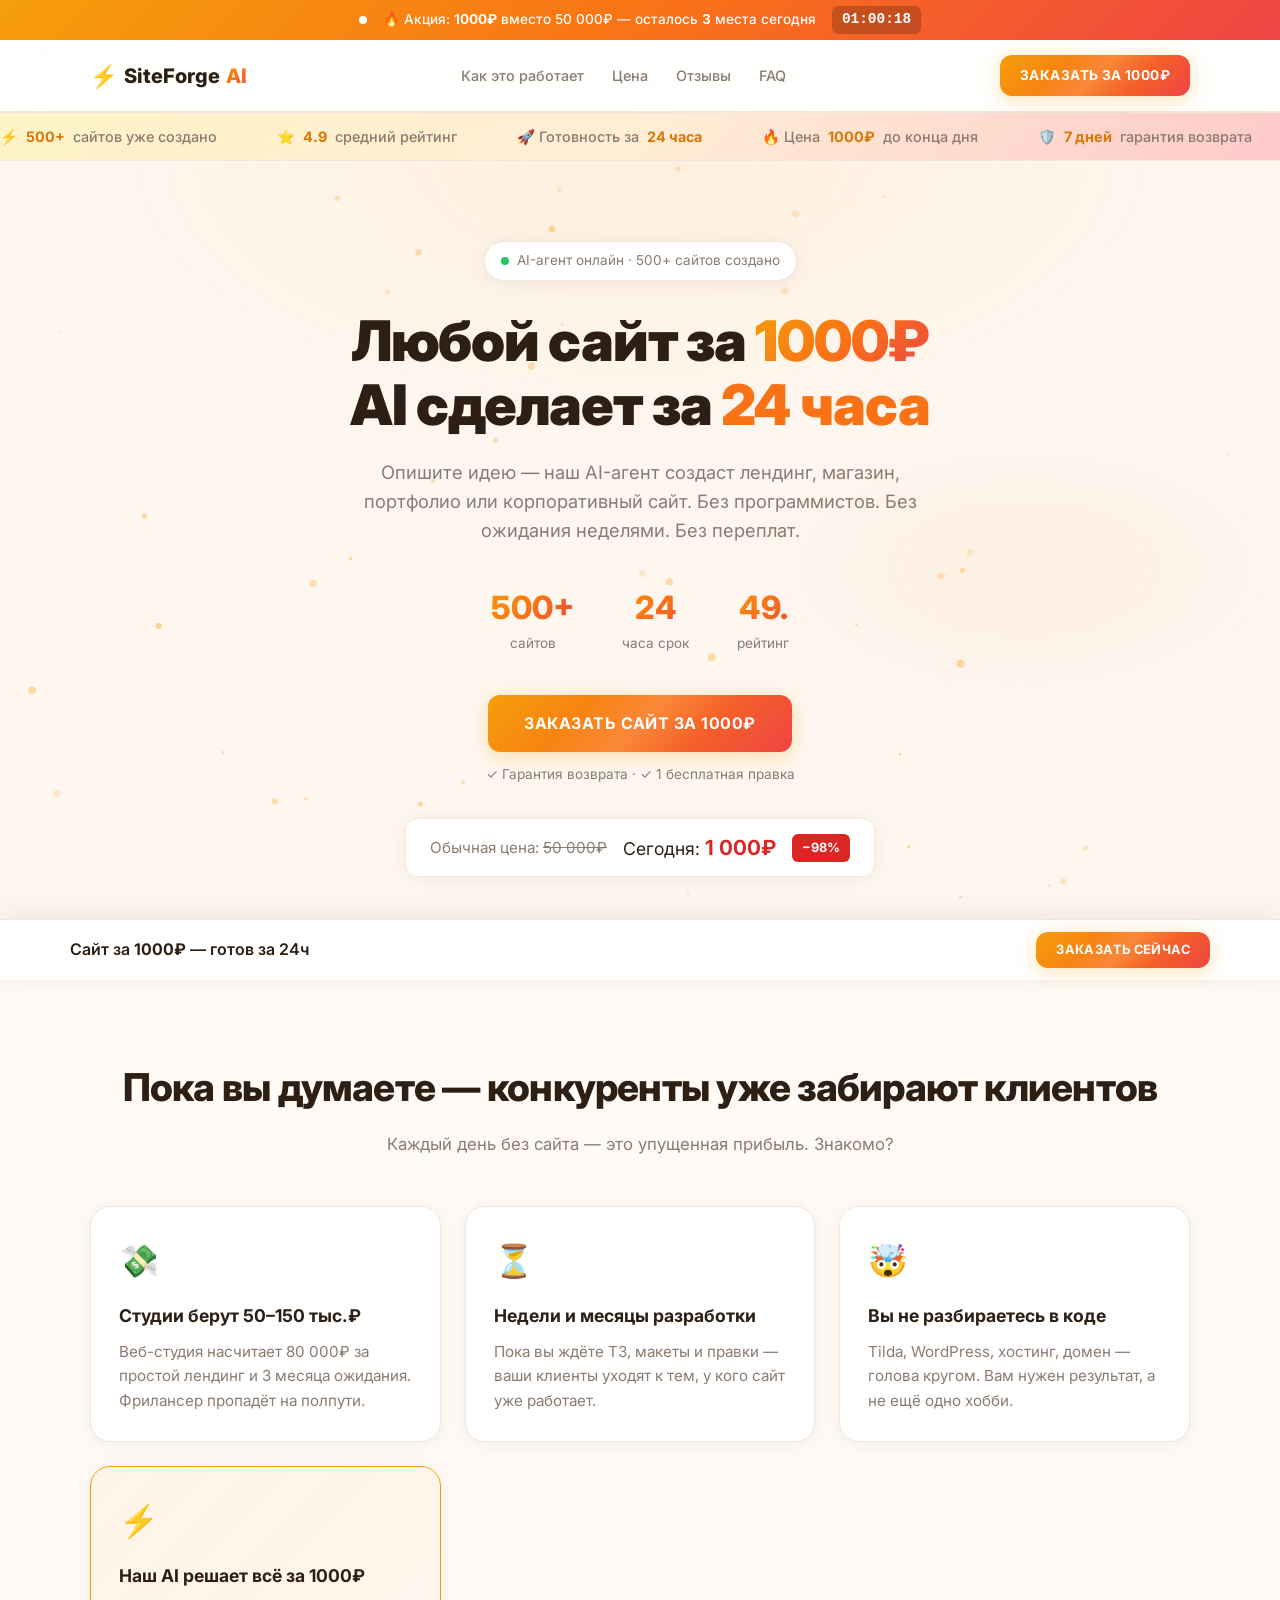
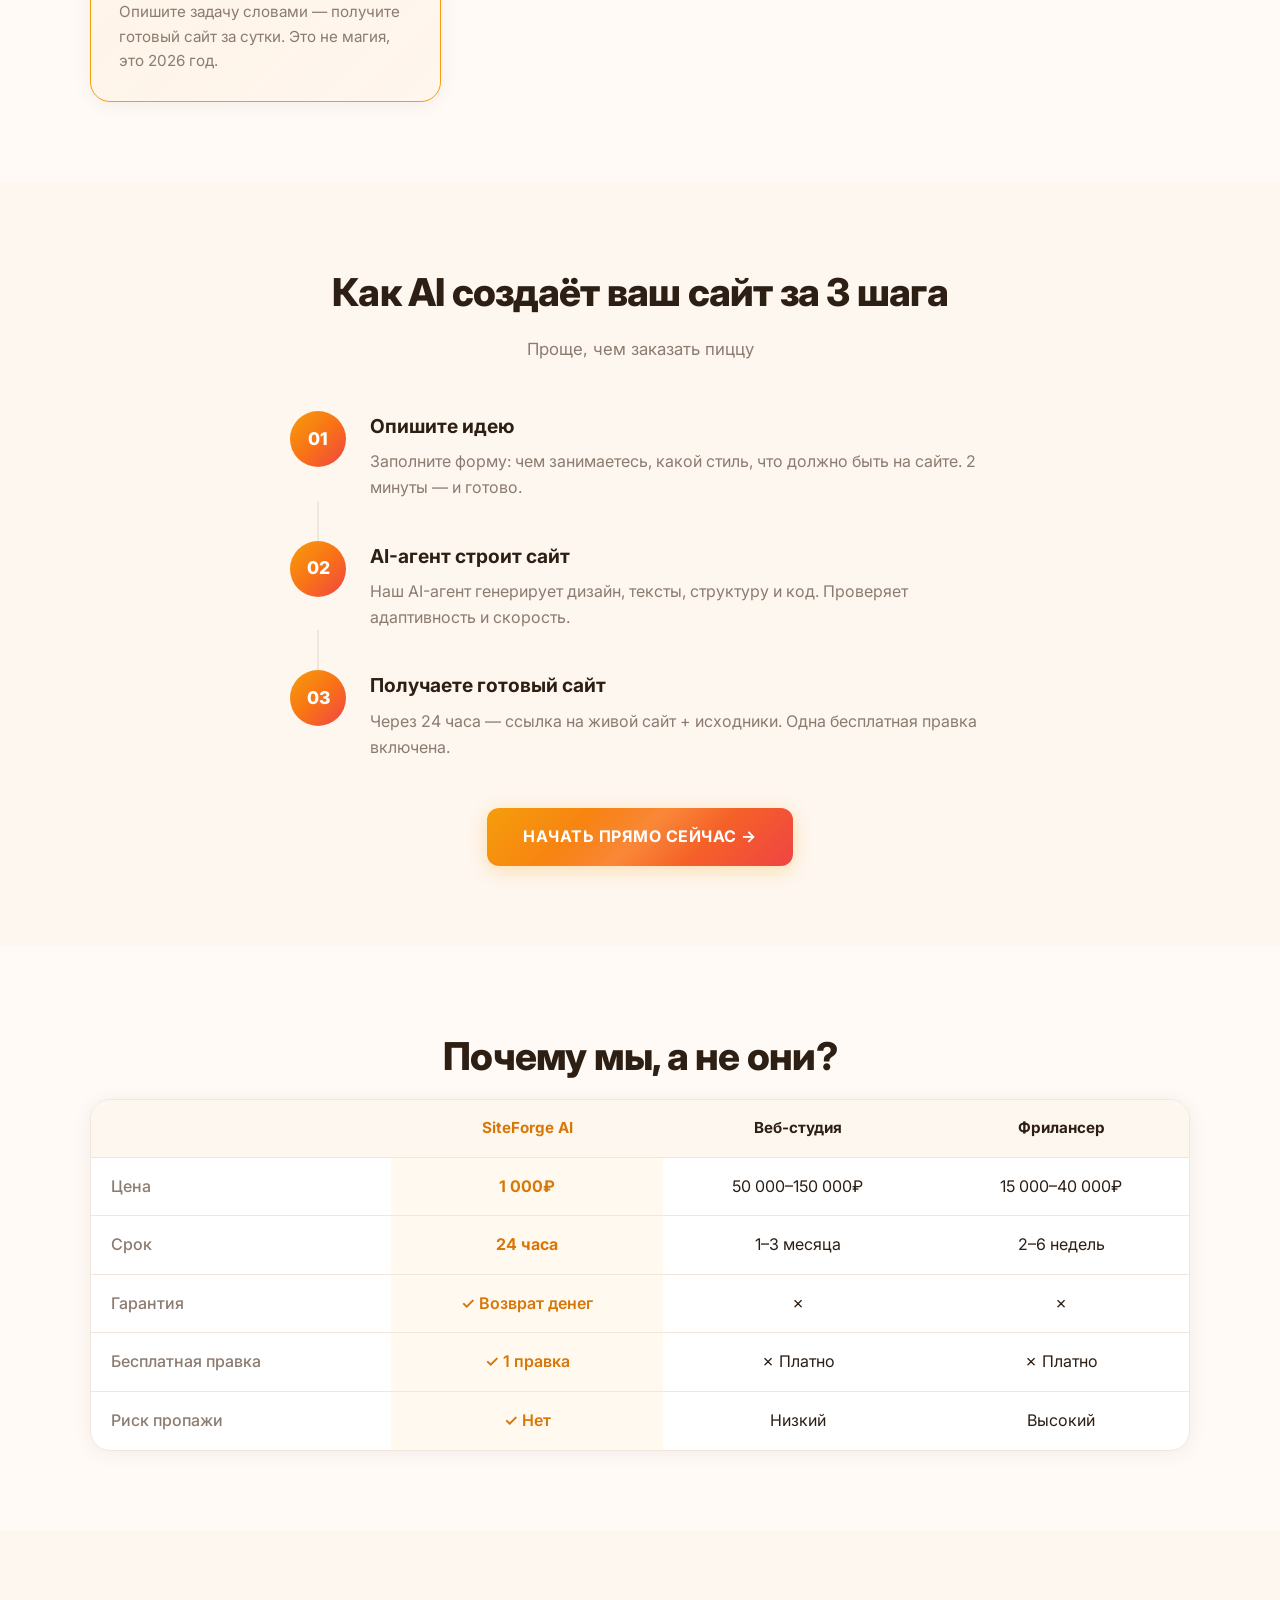
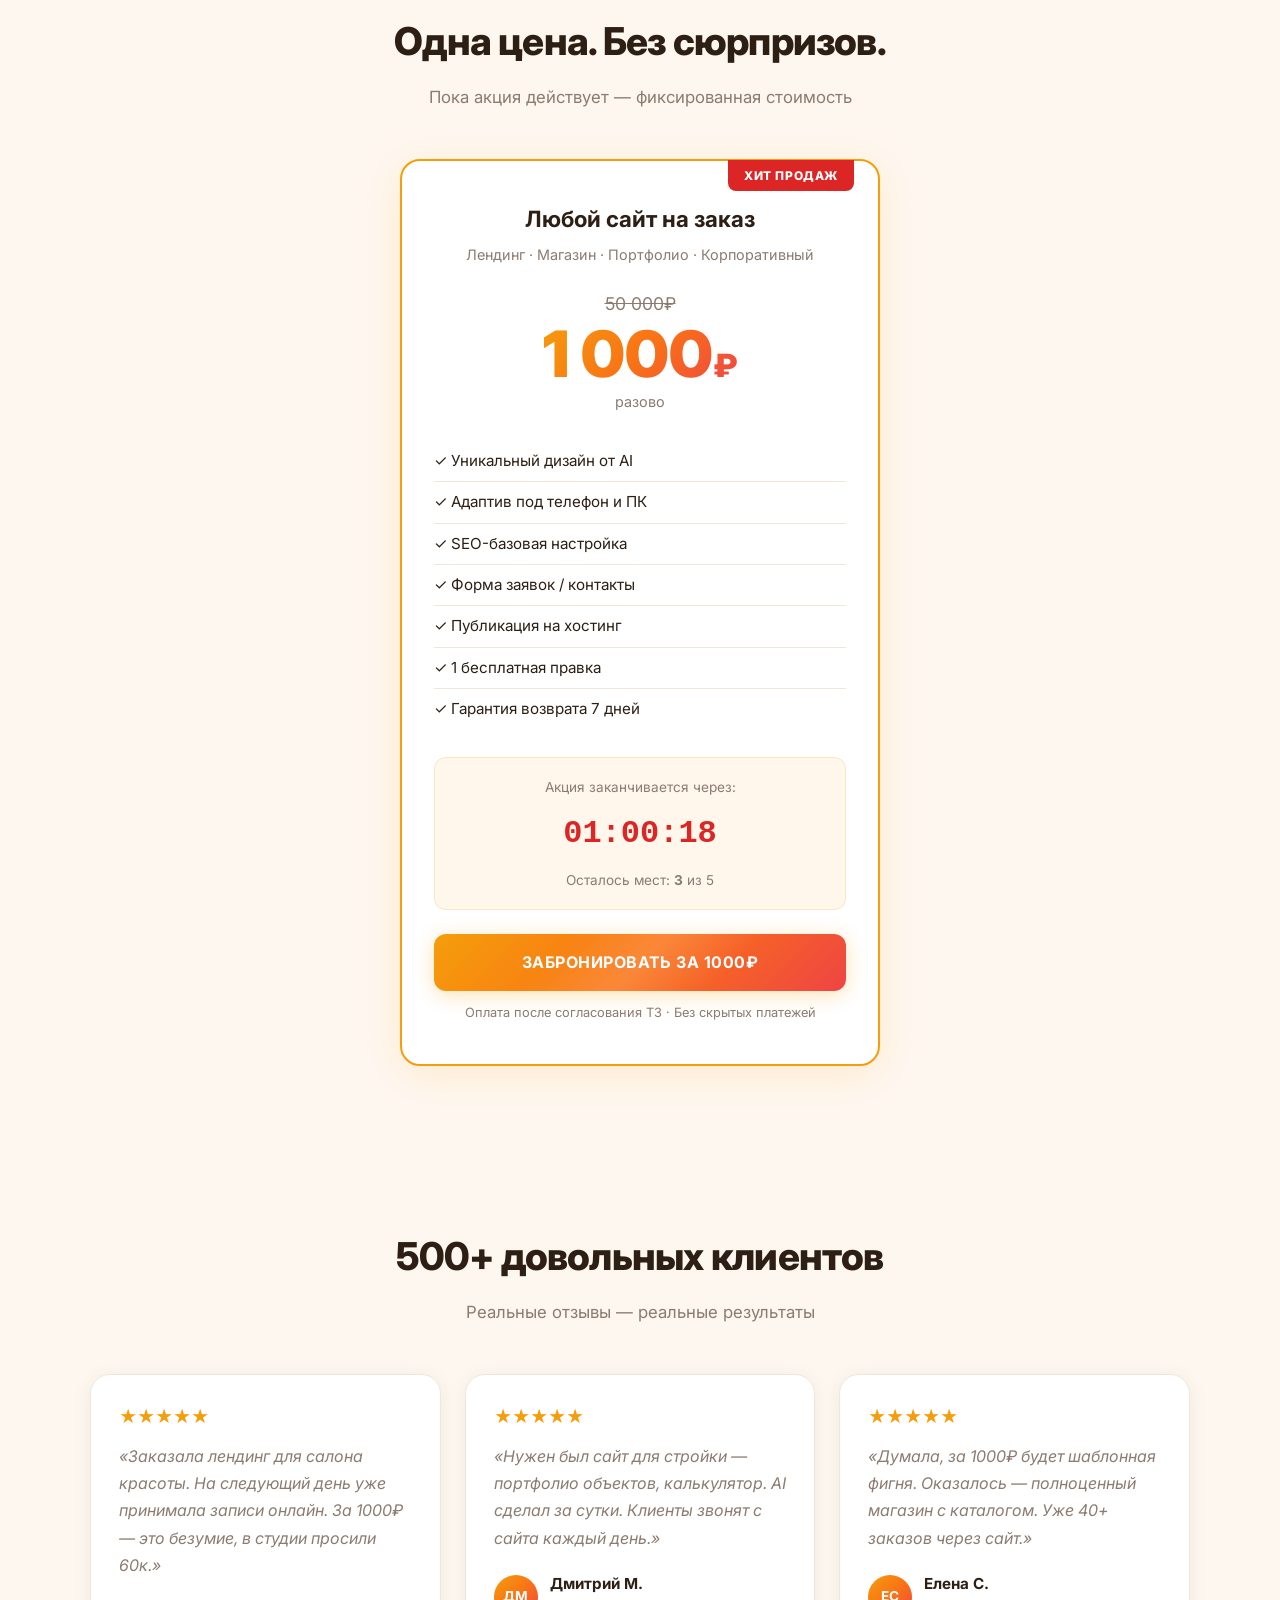
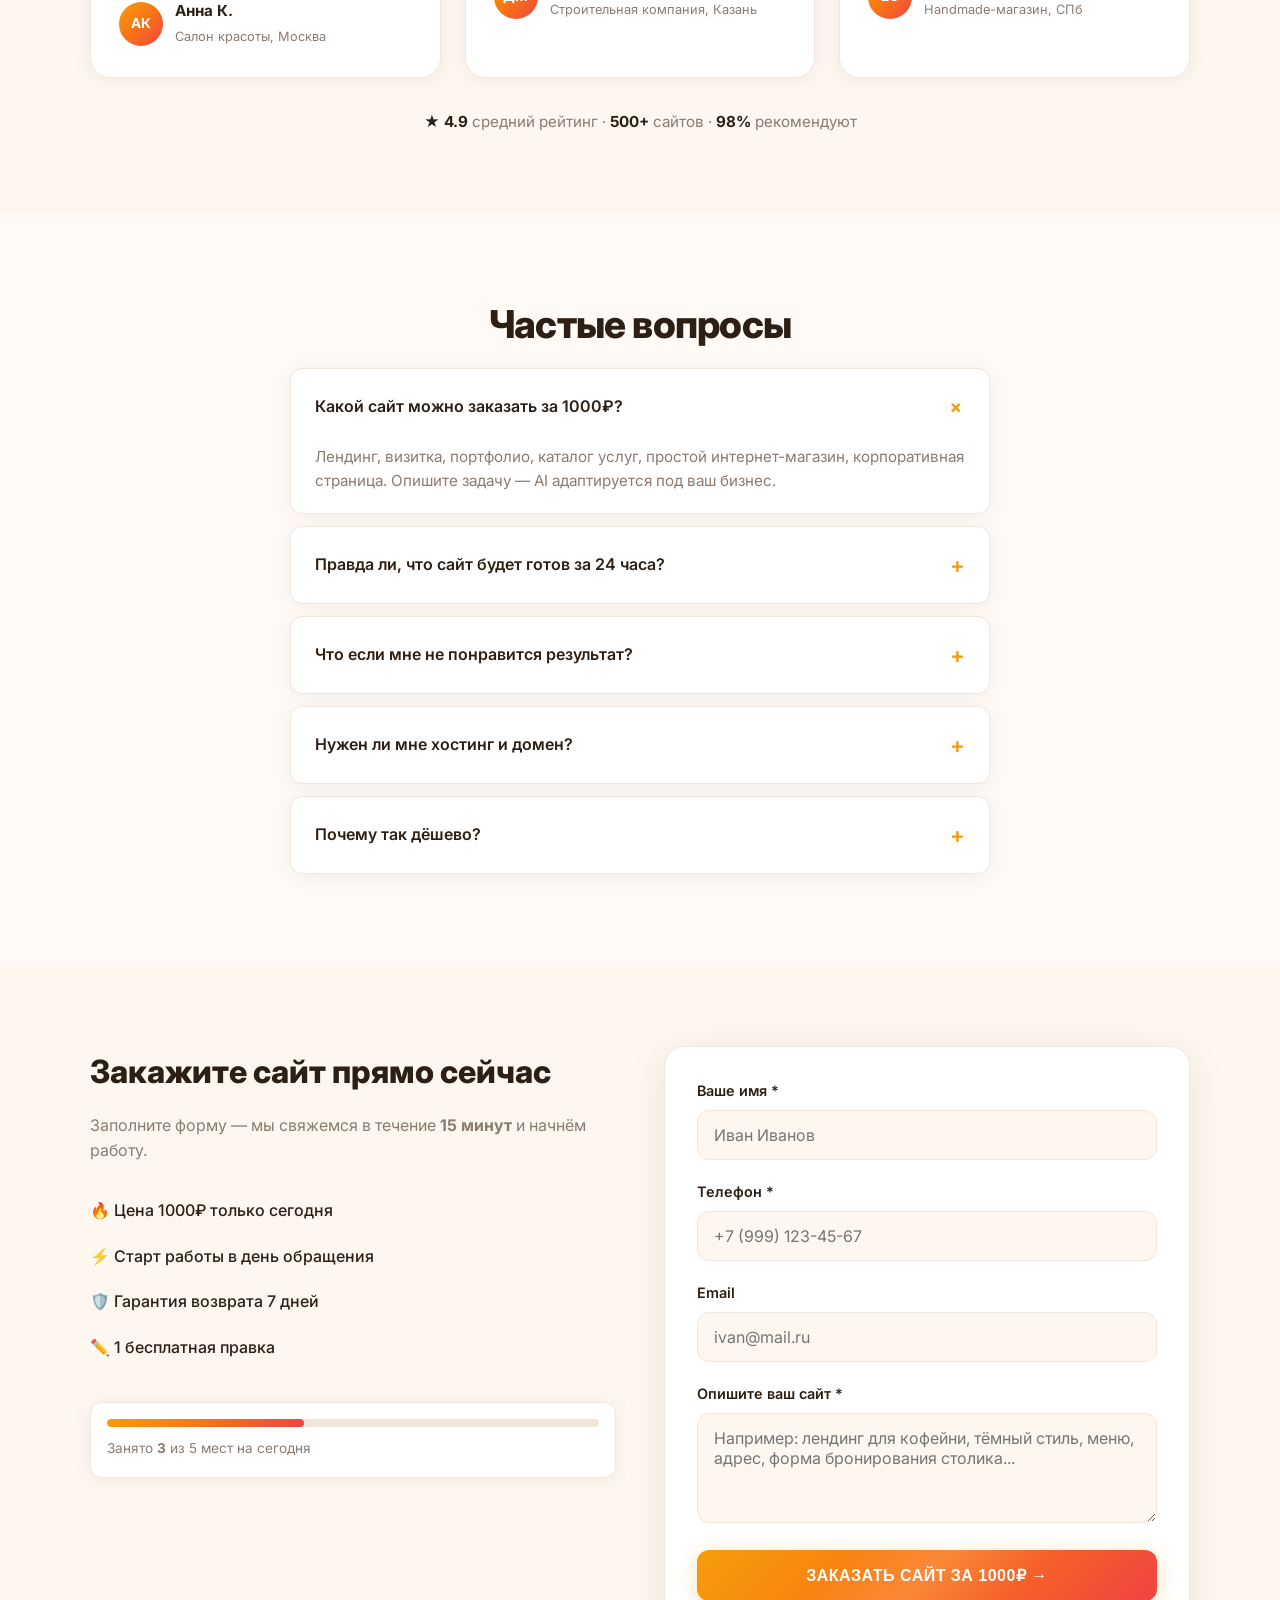
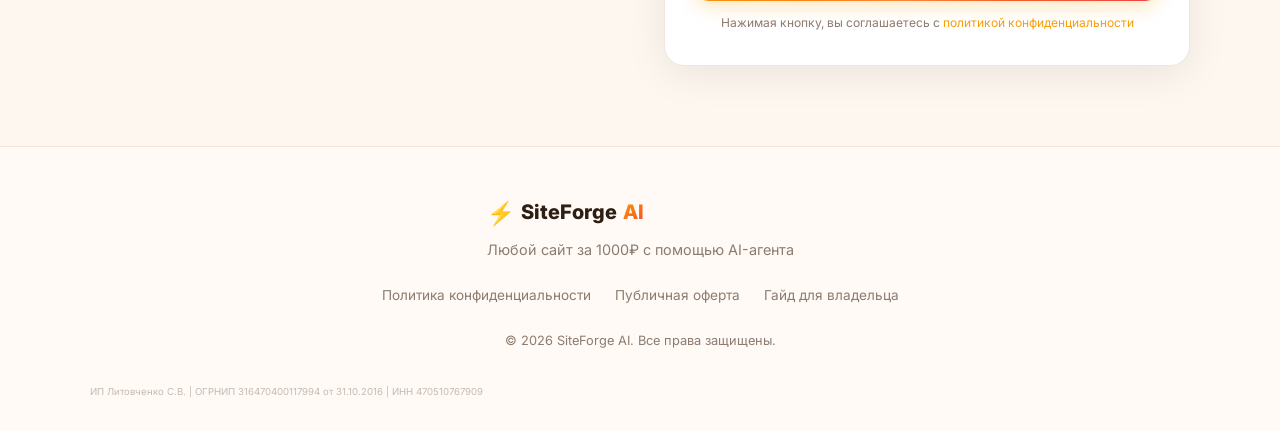
==== commit 7bbb8ba5: "Add IP details in footer" ====
--- a/index.html
+++ b/index.html
@@ -385,6 +385,7 @@
         <a href="GUIDE.md">Гайд для владельца</a>
       </div>
       <p class="footer-copy">© 2026 SiteForge AI. Все права защищены.</p>
+      <p class="footer-ip">ИП Литовченко С.В. | ОГРНИП 316470400117994 от 31.10.2016 | ИНН 470510767909</p>
     </div>
   </footer>
 
--- a/css/styles.css
+++ b/css/styles.css
@@ -743,6 +743,7 @@
 .footer-links a { color: var(--text-muted); font-size: 0.85rem; }
 .footer-links a:hover { color: var(--text); }
 .footer-copy { color: var(--text-muted); font-size: 0.8rem; }
+.footer-ip { color: var(--text-muted); font-size: 0.6rem; opacity: 0.5; width: 100%; text-align: left; margin-top: 8px; }
 
 /* ===== Modal ===== */
 .modal {
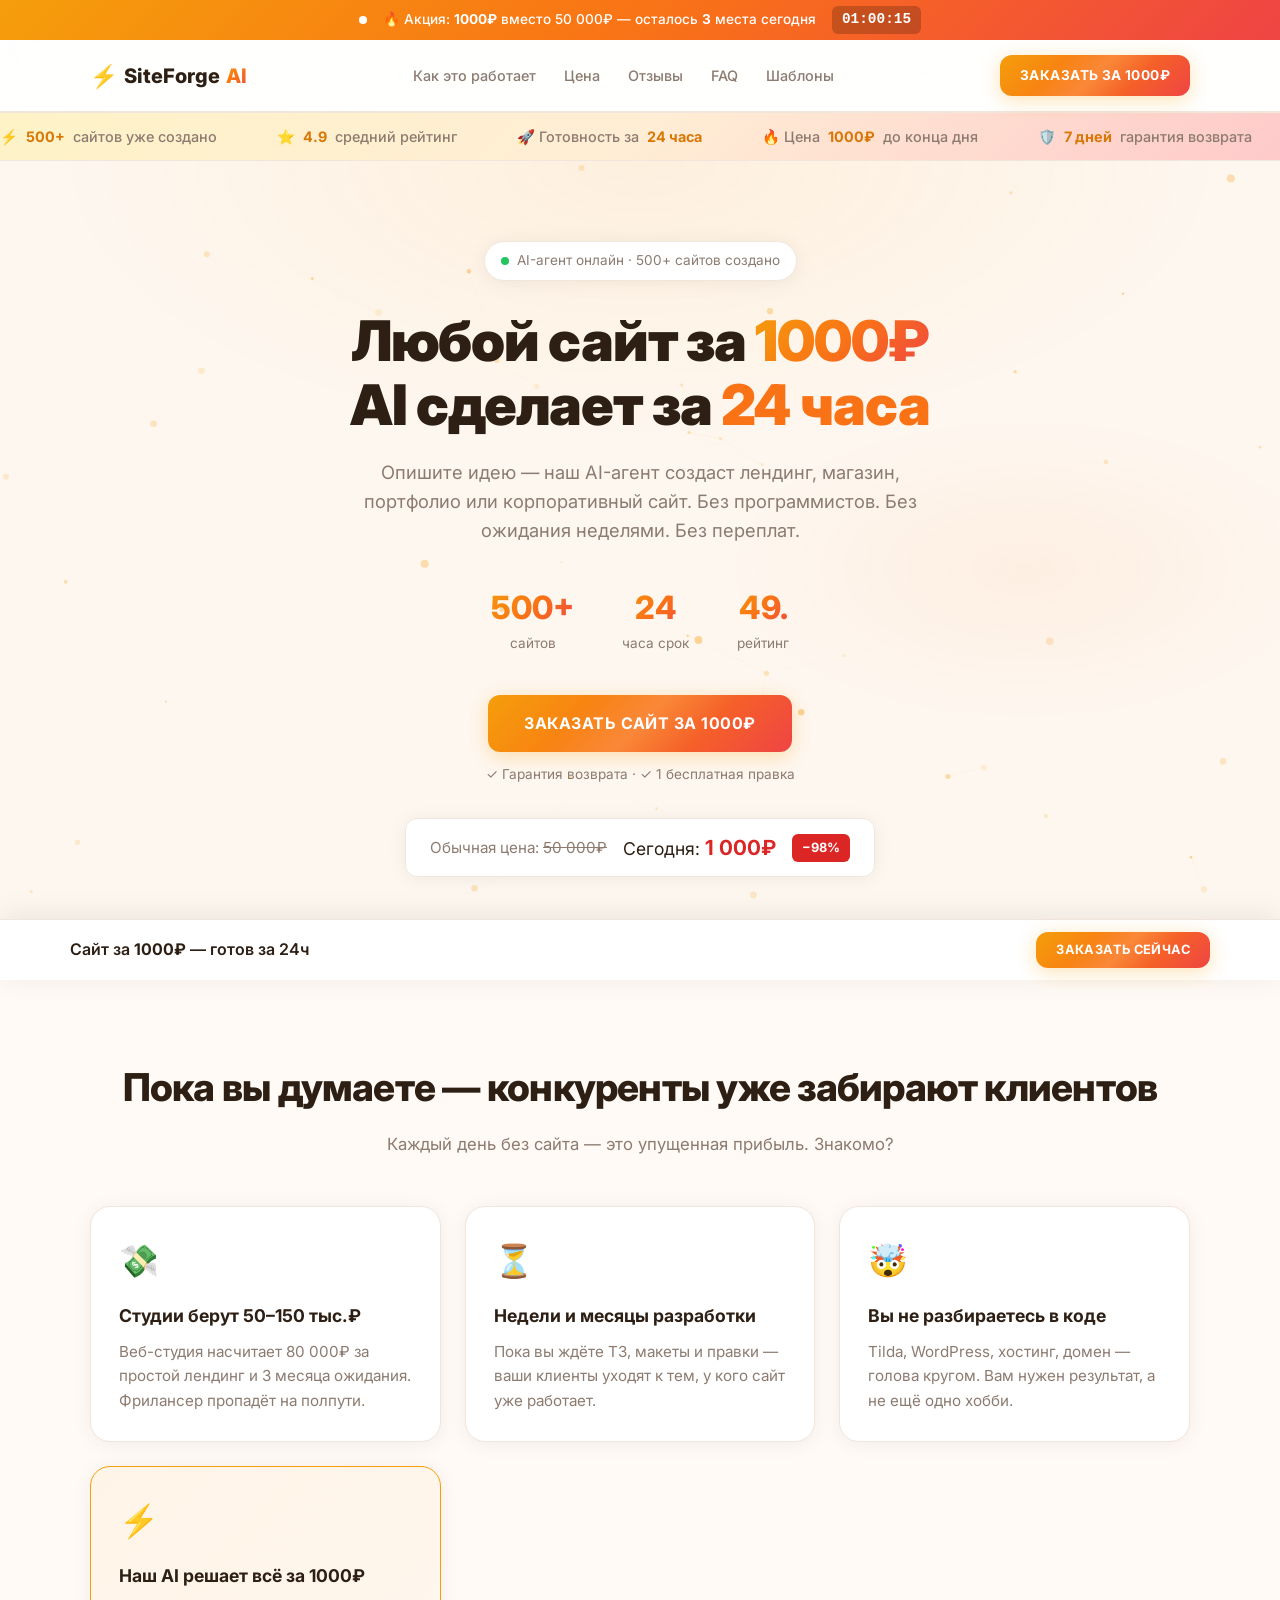
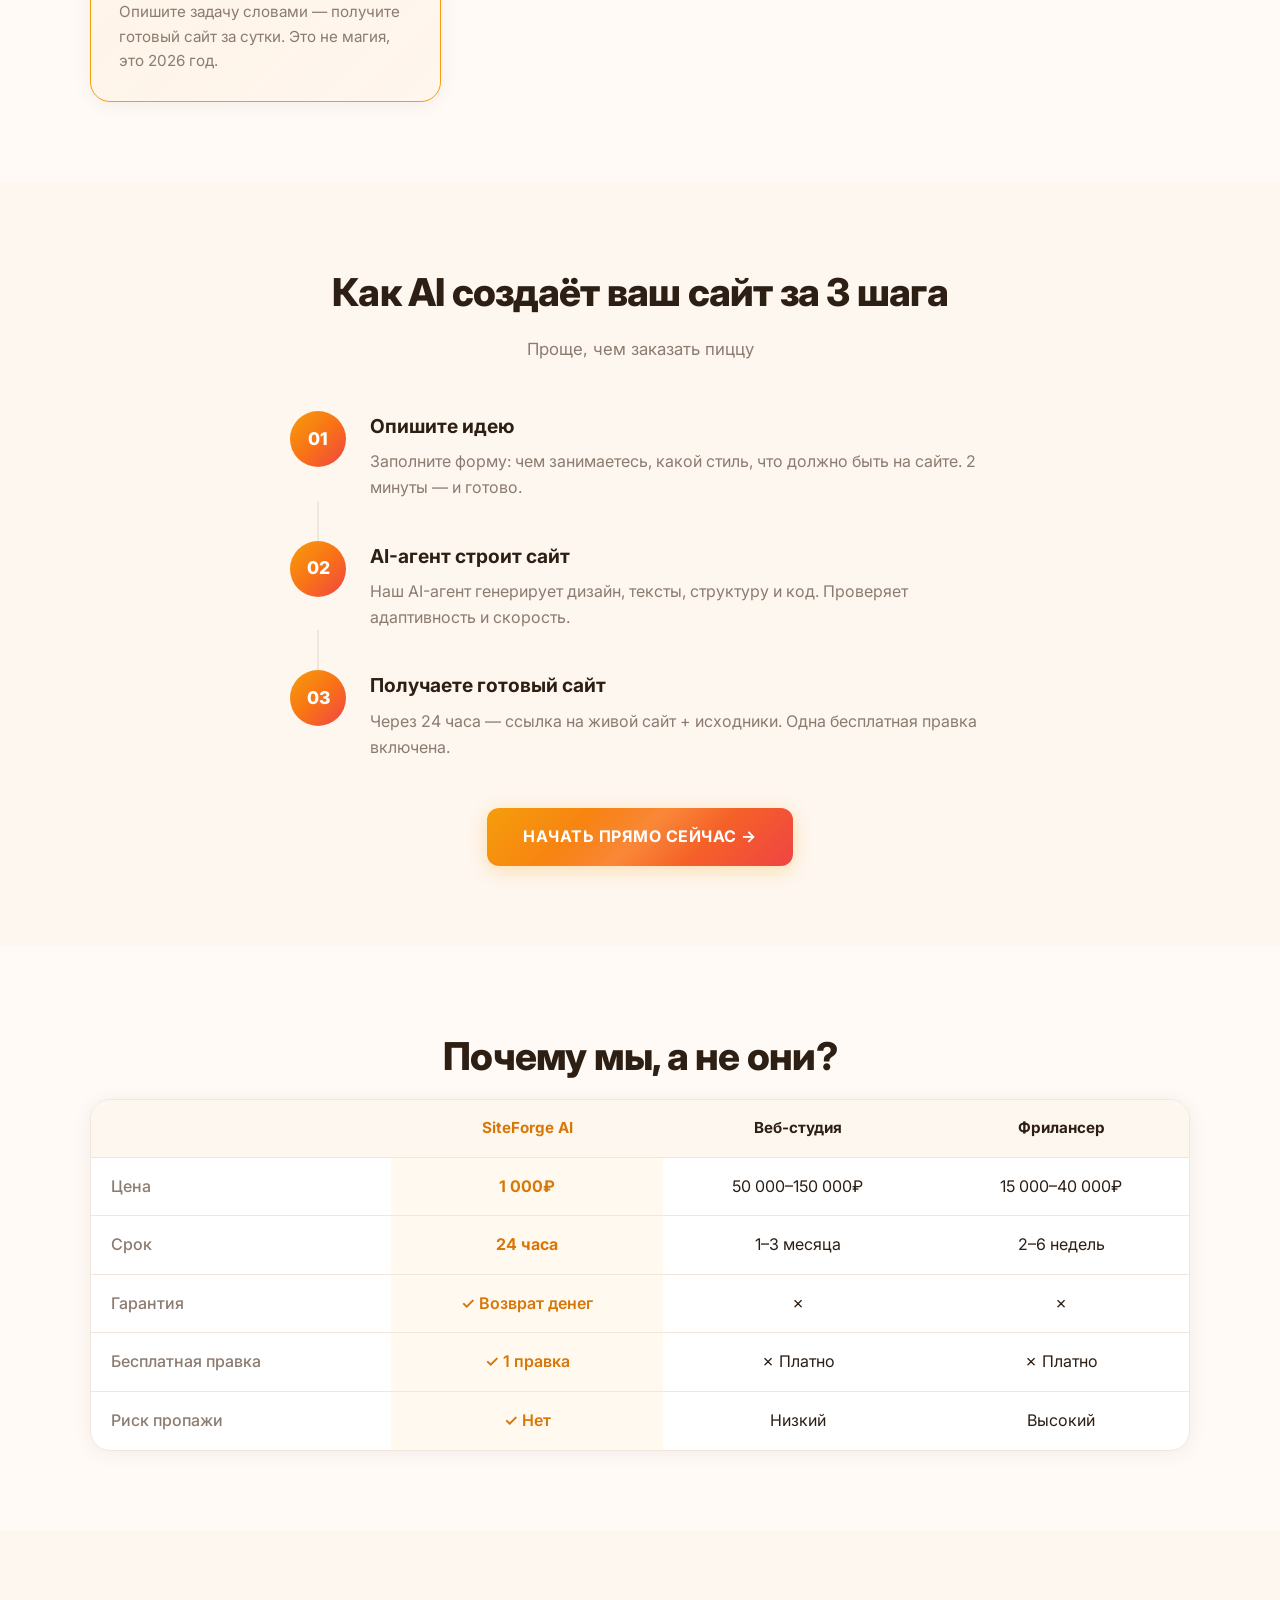
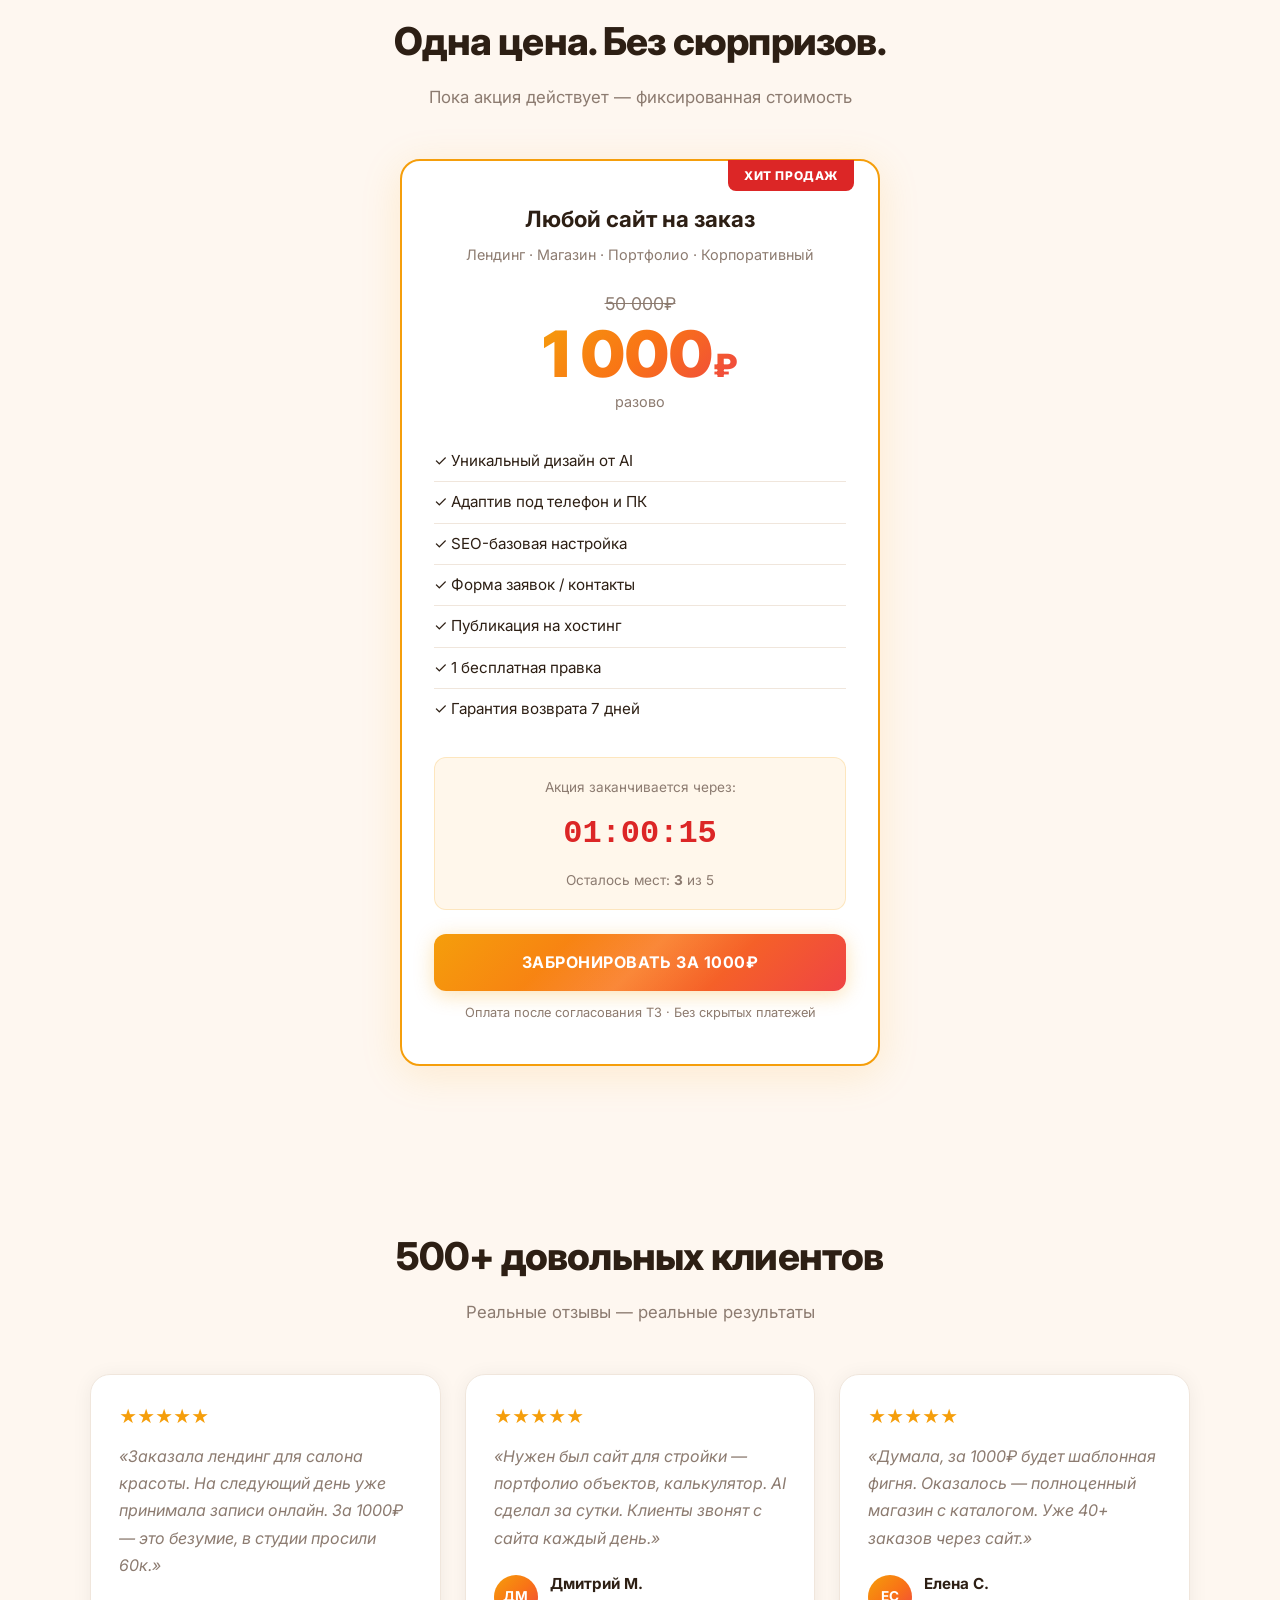
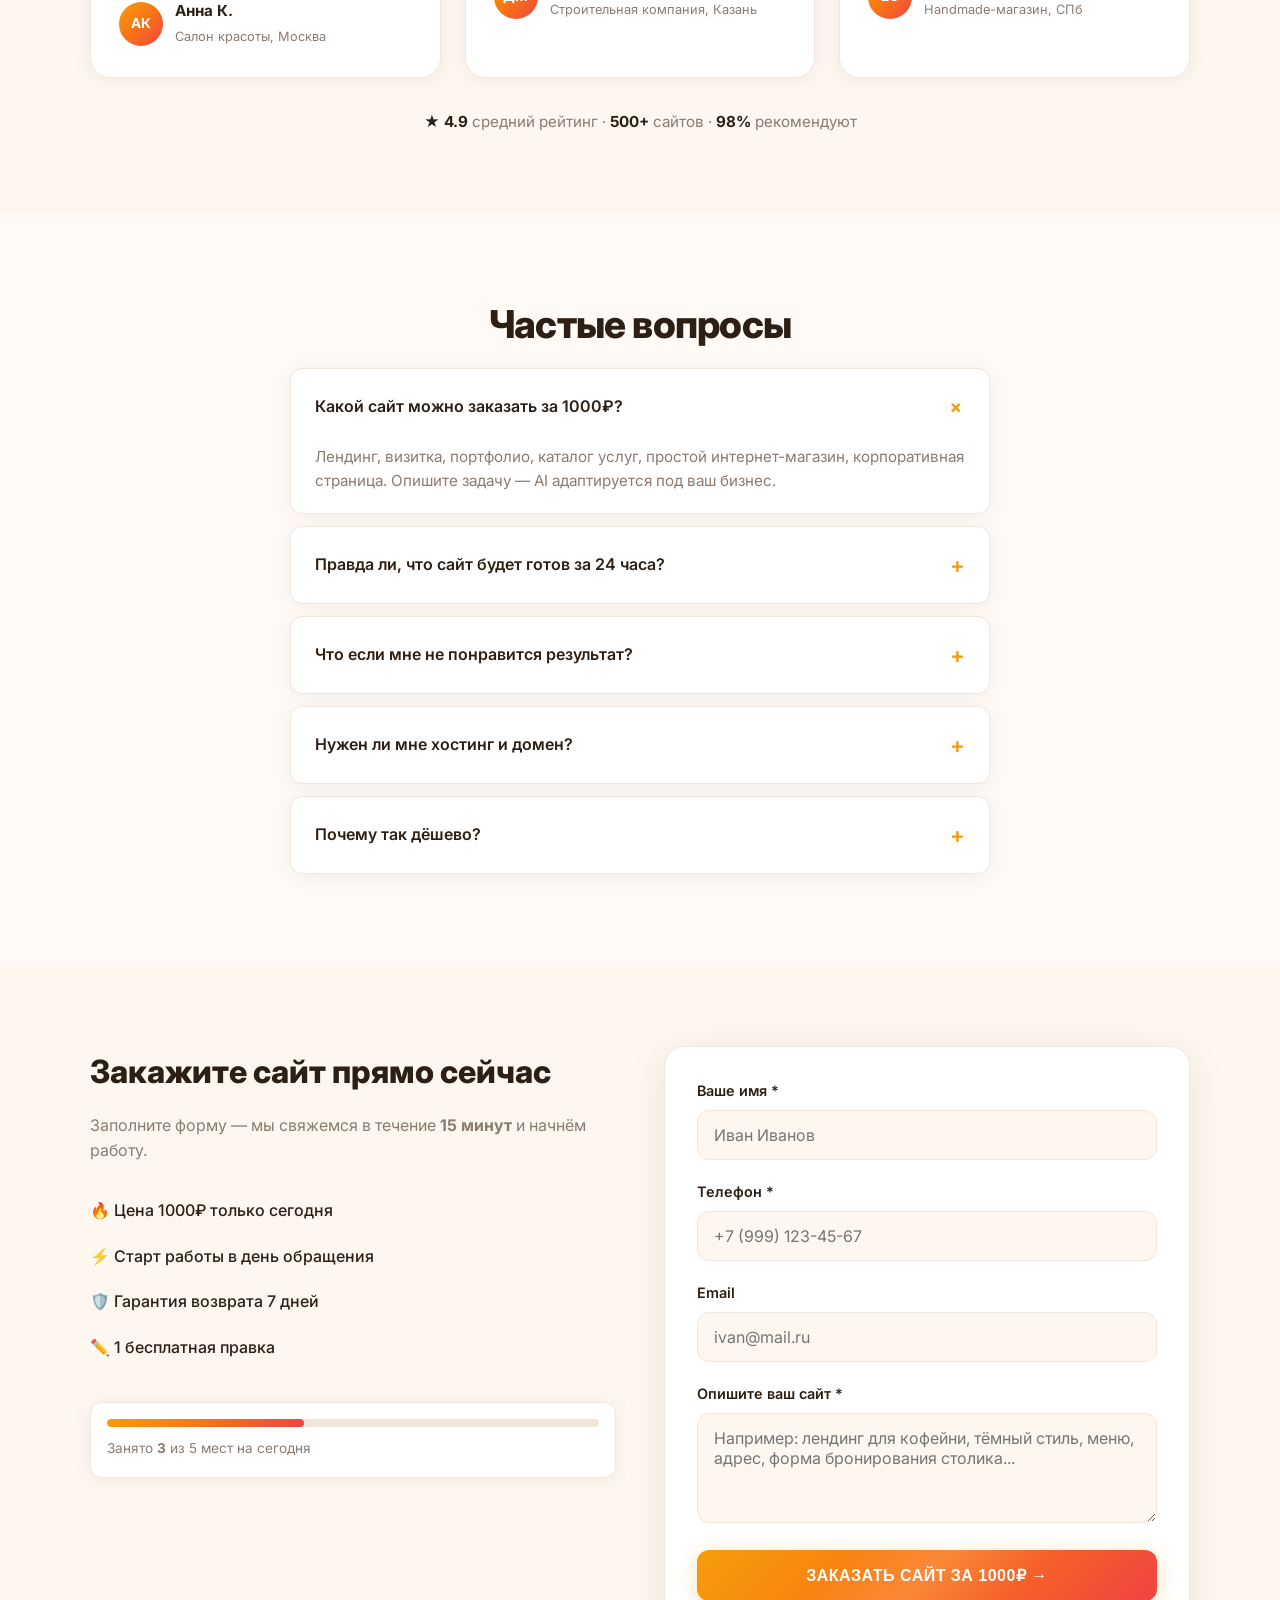
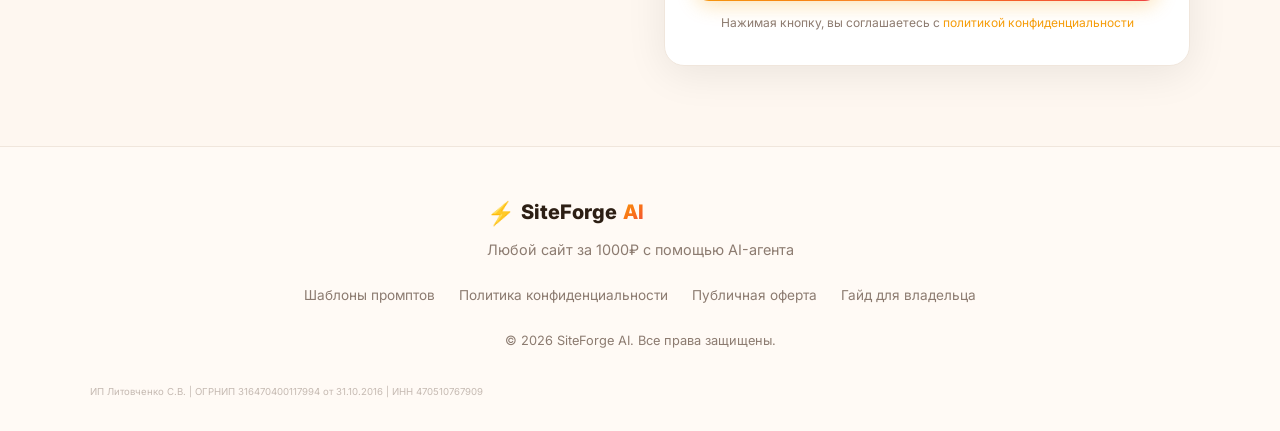
==== commit e53ebbb7: "Add templates page with 50 prompts + full site package download (css/, js/ separate)" ====
--- a/index.html
+++ b/index.html
@@ -40,6 +40,7 @@
         <a href="#pricing">Цена</a>
         <a href="#reviews">Отзывы</a>
         <a href="#faq">FAQ</a>
+        <a href="templates.html">Шаблоны</a>
       </nav>
       <a href="#order" class="btn btn-primary btn-header">Заказать за 1000₽</a>
       <button class="burger" id="burger" aria-label="Меню">
@@ -380,6 +381,7 @@
         <p>Любой сайт за 1000₽ с помощью AI-агента</p>
       </div>
       <div class="footer-links">
+        <a href="templates.html">Шаблоны промптов</a>
         <a href="privacy.html">Политика конфиденциальности</a>
         <a href="oferta.html">Публичная оферта</a>
         <a href="GUIDE.md">Гайд для владельца</a>
